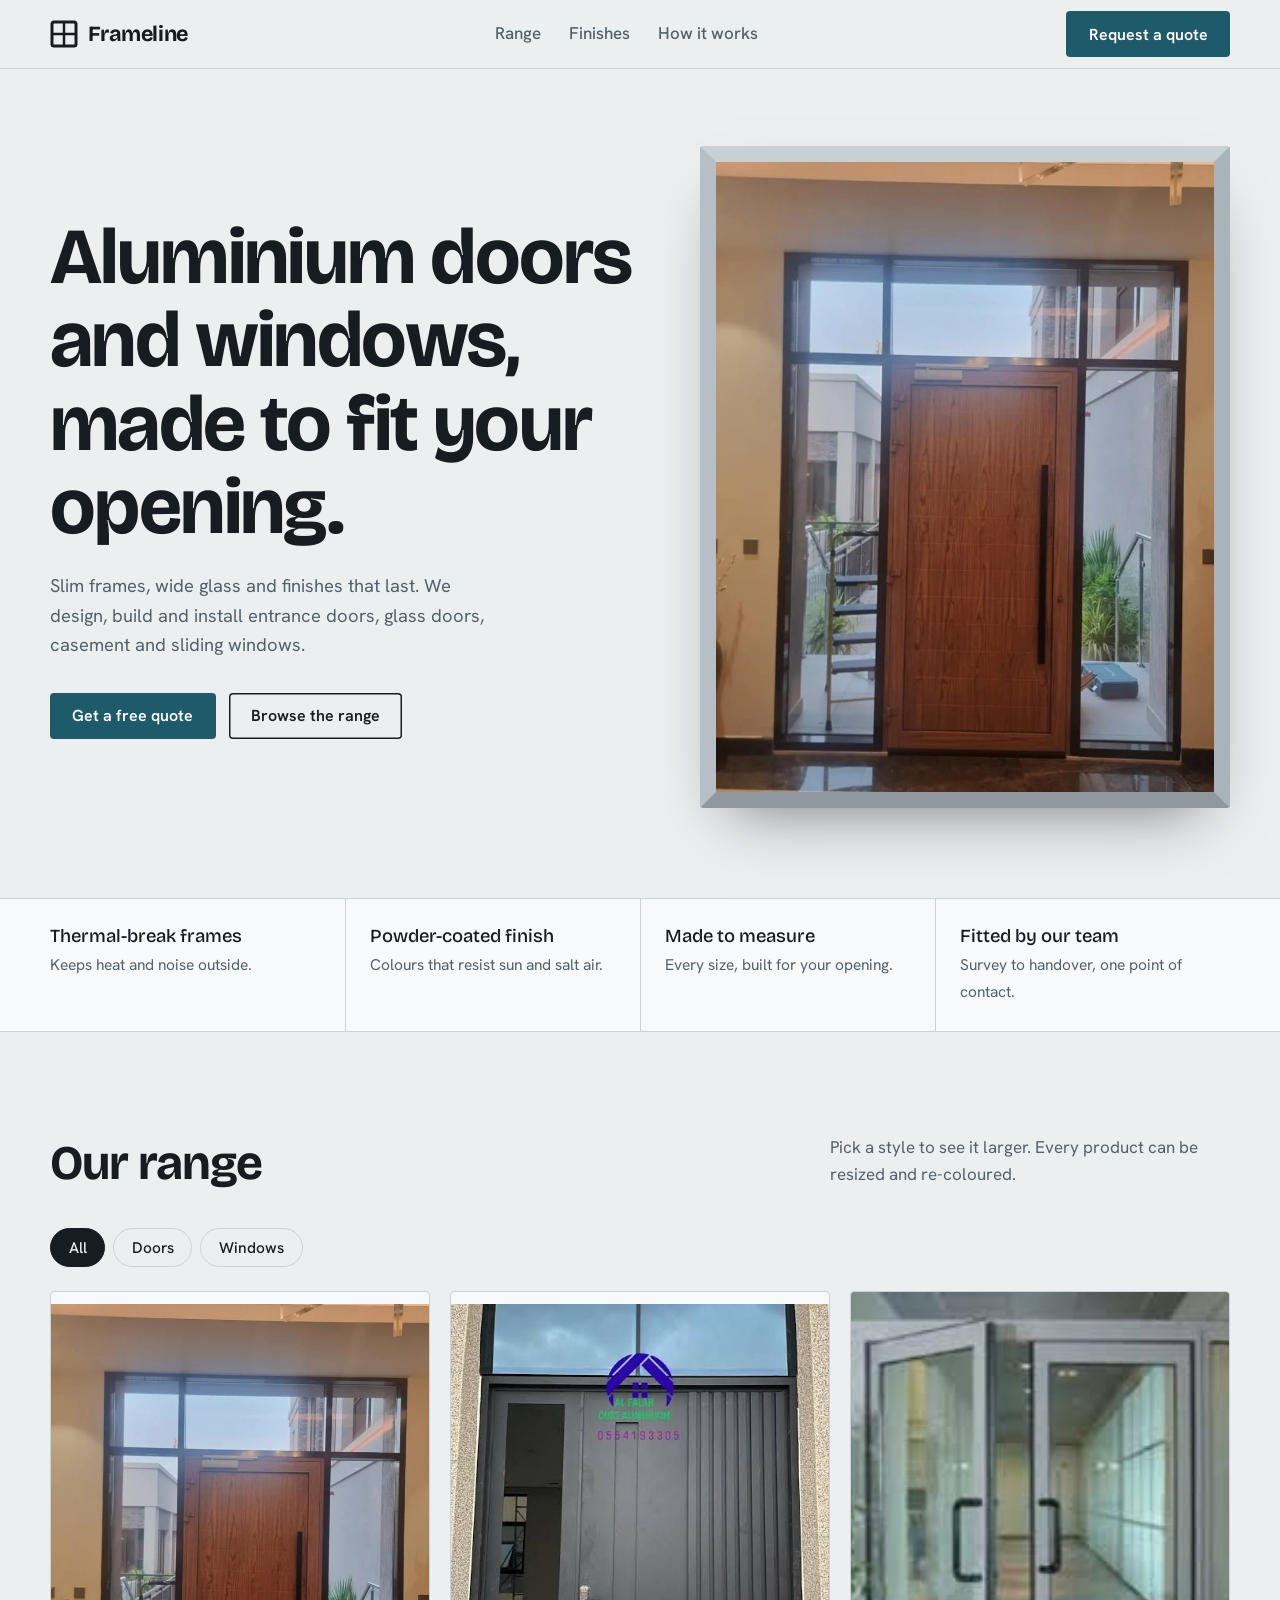
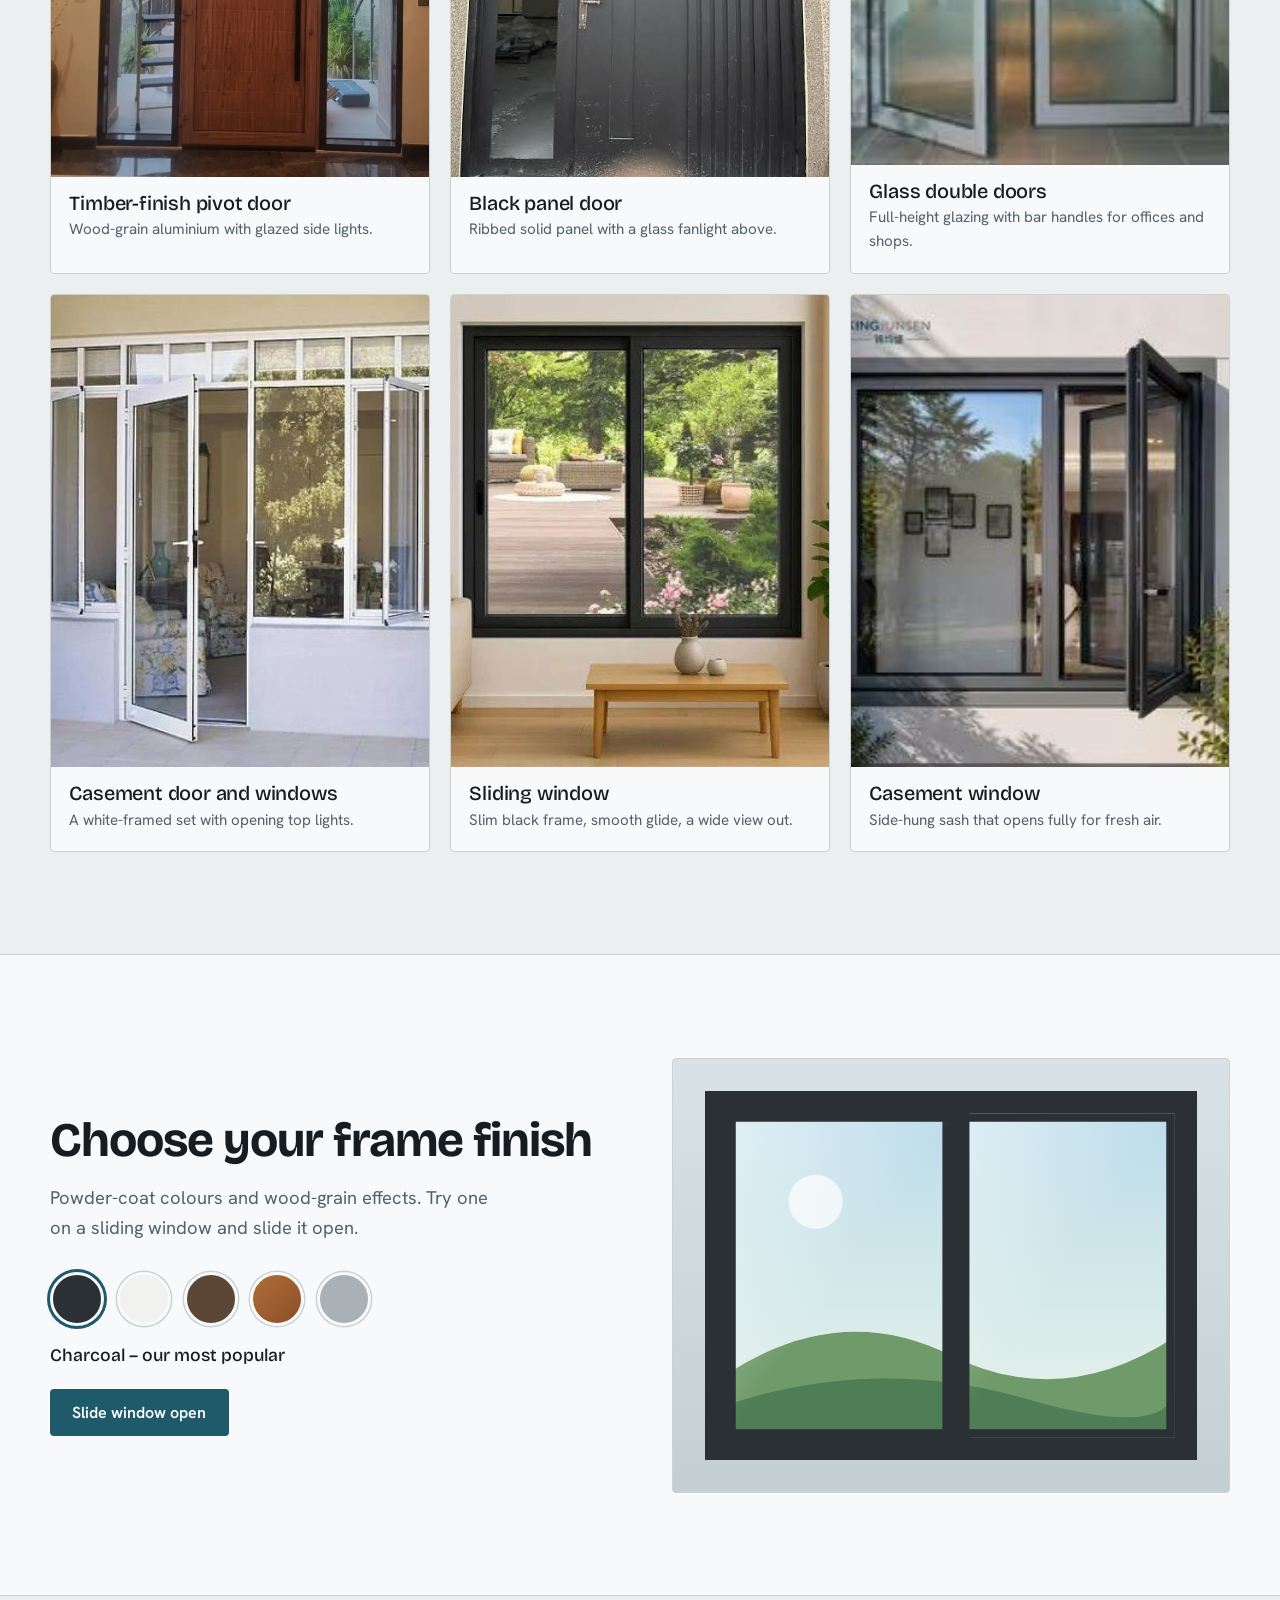
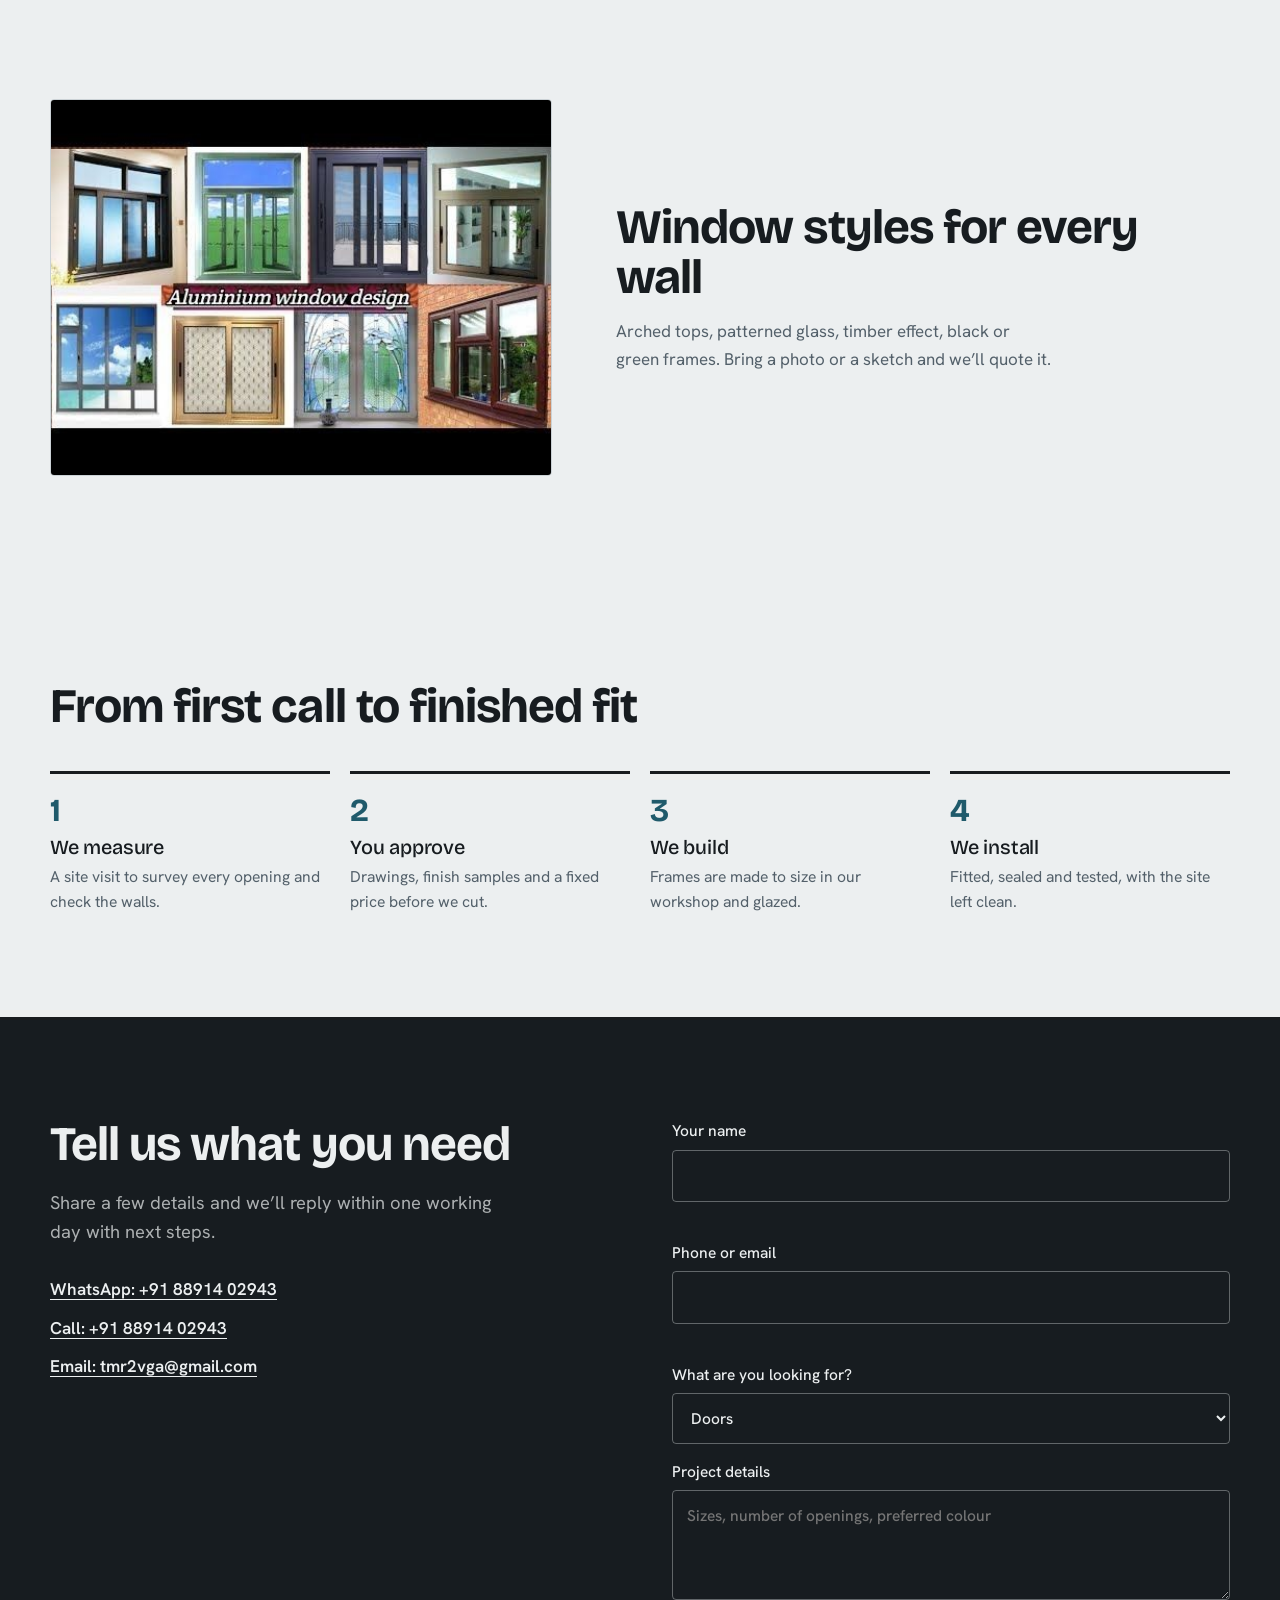
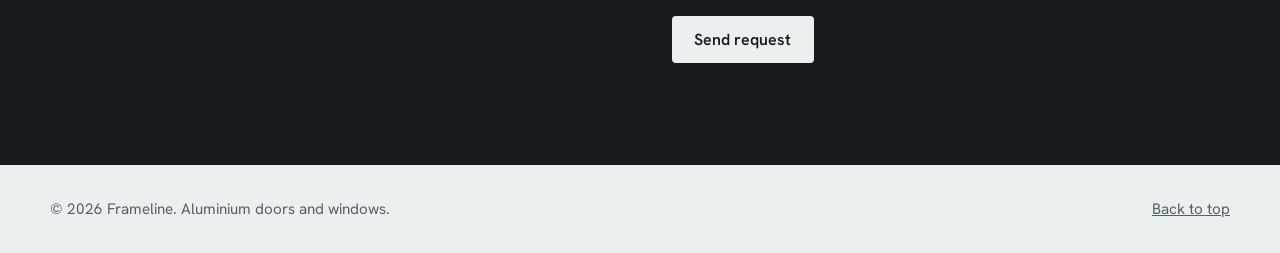
==== index.html @ a6bc107c "first commit" ====
<!DOCTYPE html>
<html lang="en">
<head>
<meta charset="utf-8">
<meta name="viewport" content="width=device-width, initial-scale=1, viewport-fit=cover">
<title>Frameline – Aluminium doors and windows</title>
<link rel="preconnect" href="https://fonts.googleapis.com">
<link rel="preconnect" href="https://fonts.gstatic.com" crossorigin>
<link href="https://fonts.googleapis.com/css2?family=Bricolage+Grotesque:opsz,wght@12..96,500;12..96,700&family=Hanken+Grotesk:wght@400;500;600&display=swap" rel="stylesheet">
<style>
:root{
  --bg:#ECEFF0;--surface:#F8F9FA;--ink:#171C20;--muted:#53606A;--line:#CBD2D6;
  --accent:#1F5A6B;--accent-ink:#fff;--glass:#9CC3CF;
  --display:"Bricolage Grotesque","Segoe UI",system-ui,sans-serif;
  --body:"Hanken Grotesk","Segoe UI",system-ui,sans-serif;
  box-sizing:border-box;padding-top:env(safe-area-inset-top,0px);padding-bottom:env(safe-area-inset-bottom,0px);
}
@media (prefers-color-scheme:dark){:root:not([data-theme="light"]){
  --bg:#12171A;--surface:#1B2226;--ink:#E8ECEE;--muted:#9BA7AE;--line:#2D383E;--accent:#7FC0D2;--accent-ink:#0d1417;--glass:#2d5360}}
:root[data-theme="dark"]{--bg:#12171A;--surface:#1B2226;--ink:#E8ECEE;--muted:#9BA7AE;--line:#2D383E;--accent:#7FC0D2;--accent-ink:#0d1417;--glass:#2d5360}
*,*::before,*::after{box-sizing:border-box}
html{scroll-padding-top:calc(env(safe-area-inset-top,0px) + 76px);scroll-behavior:smooth}
body{margin:0;background:var(--bg);color:var(--ink);font:400 1.0625rem/1.6 var(--body);-webkit-font-smoothing:antialiased}
img{max-width:100%;display:block}
a{color:inherit}
:focus-visible{outline:3px solid var(--accent);outline-offset:3px}
.wrap{width:min(1180px,100% - 2.5rem);margin-inline:auto}
h1,h2,h3{font-family:var(--display);line-height:1.05;letter-spacing:-.02em;margin:0}
h1{font-size:clamp(2.6rem,6.2vw,5rem);font-weight:700}
h2{font-size:clamp(1.9rem,4vw,3rem);font-weight:700}
h3{font-size:1.25rem;font-weight:500;letter-spacing:-.01em}
p{margin:0}
.lede{color:var(--muted);max-width:46ch;font-size:1.15rem}

body::before{content:"";position:fixed;inset:0 0 auto;height:env(safe-area-inset-top,0px);background:var(--bg);z-index:30}
header{position:sticky;top:env(safe-area-inset-top,0px);z-index:20;background:color-mix(in srgb,var(--bg) 88%,transparent);backdrop-filter:blur(10px);border-bottom:1px solid var(--line)}
.bar{display:flex;align-items:center;justify-content:space-between;height:68px;gap:1rem}
.logo{display:flex;align-items:center;gap:.6rem;font:700 1.35rem var(--display);text-decoration:none;letter-spacing:-.02em}
.logo svg{width:28px;height:28px}
nav ul{display:flex;gap:1.75rem;list-style:none;margin:0;padding:0}
nav a{text-decoration:none;font-weight:500;color:var(--muted)}
nav a:hover{color:var(--ink)}
.btn{display:inline-block;background:var(--accent);color:var(--accent-ink);padding:.8rem 1.4rem;border-radius:4px;font-weight:600;text-decoration:none;border:0;cursor:pointer;font:600 1rem var(--body);transition:transform .15s}
.btn:hover{transform:translateY(-2px)}
.btn.ghost{background:transparent;color:var(--ink);box-shadow:inset 0 0 0 1.5px var(--ink)}
@media(max-width:760px){nav{display:none}}

/* hero */
.hero{padding:clamp(2rem,6vw,5rem) 0 clamp(3rem,7vw,6rem)}
.hero .wrap{display:grid;grid-template-columns:1.05fr .95fr;gap:clamp(2rem,5vw,5rem);align-items:center}
.hero .lede{margin:1.5rem 0 2rem}
.cta{display:flex;gap:.8rem;flex-wrap:wrap}
.frame{position:relative;aspect-ratio:4/5;border:16px solid;border-color:#c9d0d4 #aab3b9 #8f989e #b7bfc4;border-radius:3px;overflow:hidden;box-shadow:0 30px 60px -30px rgba(10,20,30,.55)}
.frame>img{width:100%;height:100%;object-fit:cover}
.pane{position:absolute;top:0;bottom:0;width:50%;z-index:2;background:linear-gradient(115deg,rgba(255,255,255,.55),rgba(156,195,207,.5) 40%,rgba(255,255,255,.25));backdrop-filter:blur(6px);border:6px solid #9aa3a9;transition:transform 1.5s cubic-bezier(.7,0,.2,1) .5s}
.pane.l{left:0;border-right-width:3px}.pane.r{right:0;border-left-width:3px}
.frame.open .pane.l{transform:translateX(-101%)}.frame.open .pane.r{transform:translateX(101%)}
.mull{position:absolute;left:0;right:0;top:20%;height:6px;background:#9aa3a9;z-index:3;opacity:.0}
@media(max-width:860px){.hero .wrap{grid-template-columns:1fr}.frame{aspect-ratio:1/1;max-width:520px}}

/* facts */
.facts{border-block:1px solid var(--line);background:var(--surface)}
.facts ul{list-style:none;margin:0;padding:0;display:grid;grid-template-columns:repeat(4,1fr)}
.facts li{padding:1.6rem 1.5rem;border-left:1px solid var(--line)}
.facts li:first-child{border-left:0;padding-left:0}
.facts strong{display:block;font:500 1.15rem var(--display);margin-bottom:.25rem}
.facts span{color:var(--muted);font-size:.97rem}
@media(max-width:860px){.facts ul{grid-template-columns:1fr 1fr}.facts li:nth-child(3){border-left:0;padding-left:0}.facts li{border-top:1px solid var(--line)}.facts li:nth-child(-n+2){border-top:0}}

section{padding:clamp(3.5rem,8vw,7rem) 0}
.head{display:flex;justify-content:space-between;align-items:end;gap:2rem;flex-wrap:wrap;margin-bottom:2.5rem}
.head p{color:var(--muted);max-width:40ch}

/* gallery */
.tabs{display:flex;gap:.5rem;margin-bottom:1.5rem}
.tabs button{font:500 .97rem var(--body);padding:.5rem 1.1rem;border-radius:99px;border:1.5px solid var(--line);background:transparent;color:var(--ink);cursor:pointer}
.tabs button[aria-pressed="true"]{background:var(--ink);color:var(--bg);border-color:var(--ink)}
.grid{display:grid;grid-template-columns:repeat(3,1fr);gap:1.25rem}
.card{margin:0;background:var(--surface);border:1px solid var(--line);border-radius:4px;overflow:hidden;cursor:zoom-in;text-align:left;padding:0;font:inherit;color:inherit;display:block;width:100%}
.card[hidden]{display:none}
.card .ph{aspect-ratio:4/5;overflow:hidden;background:var(--line)}
.card img{width:100%;height:100%;object-fit:cover;transition:transform .5s}
.card:hover img{transform:scale(1.04)}
.card .cap{padding:1rem 1.15rem 1.2rem}
.card .cap p{color:var(--muted);font-size:.95rem;margin-top:.2rem}
@media(max-width:900px){.grid{grid-template-columns:1fr 1fr}}
@media(max-width:560px){.grid{grid-template-columns:1fr}}
dialog{border:0;padding:0;background:transparent;max-width:min(92vw,760px);width:100%;color:#fff}
dialog::backdrop{background:rgba(8,12,15,.82)}
dialog img{width:100%;max-height:78vh;object-fit:contain;background:#000;border-radius:4px}
dialog .t{display:flex;justify-content:space-between;align-items:center;padding:.8rem .2rem}
dialog button{background:#fff;color:#111;border:0;border-radius:4px;padding:.45rem .9rem;font:600 .95rem var(--body);cursor:pointer}

/* finish picker */
.studio{background:var(--surface);border-block:1px solid var(--line)}
.studio .wrap{display:grid;grid-template-columns:1fr 1fr;gap:clamp(2rem,5vw,5rem);align-items:center}
.studio .lede{margin:1.2rem 0 1.8rem}
.swatches{display:flex;gap:.8rem;flex-wrap:wrap;margin-bottom:1.2rem}
.sw{width:54px;height:54px;border-radius:50%;border:3px solid var(--surface);box-shadow:0 0 0 1.5px var(--line);cursor:pointer;padding:0}
.sw[aria-checked="true"]{box-shadow:0 0 0 3px var(--accent)}
.finish-name{font:500 1.1rem var(--display);min-height:1.6em}
.preview{background:linear-gradient(#d9e2e6,#c4cfd4);border-radius:4px;padding:2rem;border:1px solid var(--line)}
.preview svg{width:100%;height:auto;display:block}
.sash{transition:transform .9s cubic-bezier(.6,0,.3,1)}
.preview.slid .sash{transform:translateX(-31%)}
.studio .btn{margin-top:1rem}
@media(max-width:860px){.studio .wrap{grid-template-columns:1fr}}

/* ideas */
.ideas .wrap{display:grid;grid-template-columns:.9fr 1.1fr;gap:clamp(2rem,5vw,4rem);align-items:center}
.ideas img{border-radius:4px;border:1px solid var(--line);width:100%}
.ideas p{color:var(--muted);margin-top:1rem;max-width:44ch}
@media(max-width:860px){.ideas .wrap{grid-template-columns:1fr}}

/* process */
.steps{list-style:none;counter-reset:s;margin:0;padding:0;display:grid;grid-template-columns:repeat(4,1fr);gap:1.25rem}
.steps li{counter-increment:s;border-top:3px solid var(--ink);padding-top:1.1rem}
.steps li::before{content:counter(s);font:700 2rem var(--display);color:var(--accent)}
.steps h3{margin:.4rem 0 .4rem}
.steps p{color:var(--muted);font-size:.98rem}
@media(max-width:860px){.steps{grid-template-columns:1fr 1fr}}
@media(max-width:520px){.steps{grid-template-columns:1fr}}

/* contact */
.contact{background:var(--ink);color:var(--bg)}
.contact .wrap{display:grid;grid-template-columns:1fr 1fr;gap:clamp(2rem,5vw,5rem)}
.contact .lede{color:color-mix(in srgb,var(--bg) 70%,transparent);margin-top:1.2rem}
form{display:grid;gap:1rem}
label{display:grid;gap:.35rem;font-weight:500;font-size:.97rem}
input,select,textarea{font:inherit;padding:.8rem .9rem;border-radius:4px;border:1.5px solid color-mix(in srgb,var(--bg) 35%,transparent);background:transparent;color:inherit;width:100%}
select option{color:#111}
textarea{min-height:110px;resize:vertical}
input:focus-visible,select:focus-visible,textarea:focus-visible{outline:3px solid var(--glass);outline-offset:1px}
.err{color:#ffb4a8;font-size:.9rem;min-height:1.2em}
.contact .btn{background:var(--bg);color:var(--ink);justify-self:start}
.ok{background:color-mix(in srgb,var(--bg) 12%,transparent);padding:1.4rem;border-radius:4px}
@media(max-width:860px){.contact .wrap{grid-template-columns:1fr}}
.direct{list-style:none;margin:1.8rem 0 0;padding:0;display:grid;gap:.7rem}
.direct a{font-weight:600;text-decoration:underline;text-underline-offset:4px}
.ok .row{display:flex;gap:.7rem;flex-wrap:wrap;margin-top:1rem}
.ok .btn{background:var(--bg);color:var(--ink)}
.ok .btn.alt{background:transparent;color:var(--bg);box-shadow:inset 0 0 0 1.5px var(--bg)}
footer{padding:2rem 0;color:var(--muted);font-size:.95rem}
footer .wrap{display:flex;justify-content:space-between;flex-wrap:wrap;gap:1rem}
@media(prefers-reduced-motion:reduce){*{transition:none!important;animation:none!important;scroll-behavior:auto!important}}
</style>
</head>
<body>
<header>
  <div class="wrap bar">
    <a class="logo" href="#top" aria-label="Frameline home">
      <svg viewBox="0 0 28 28" aria-hidden="true"><rect x="2" y="2" width="24" height="24" rx="2" fill="none" stroke="currentColor" stroke-width="3"/><path d="M14 2v24M2 14h24" stroke="currentColor" stroke-width="2.5"/></svg>
      Frameline
    </a>
    <nav aria-label="Main"><ul>
      <li><a href="#range">Range</a></li><li><a href="#finishes">Finishes</a></li><li><a href="#process">How it works</a></li>
    </ul></nav>
    <a class="btn" href="#quote">Request a quote</a>
  </div>
</header>

<main id="top">
<div class="hero">
  <div class="wrap">
    <div>
      <h1>Aluminium doors and windows, made to fit your opening.</h1>
      <p class="lede">Slim frames, wide glass and finishes that last. We design, build and install entrance doors, glass doors, casement and sliding windows.</p>
      <div class="cta"><a class="btn" href="#quote">Get a free quote</a><a class="btn ghost" href="#range">Browse the range</a></div>
    </div>
    <div class="frame" id="frame">
      <img src="[data-uri]" alt="Timber-finish pivot entrance door with tall glass side panels">
      <div class="pane l"></div><div class="pane r"></div>
    </div>
  </div>
</div>

<div class="facts"><div class="wrap"><ul>
  <li><strong>Thermal-break frames</strong><span>Keeps heat and noise outside.</span></li>
  <li><strong>Powder-coated finish</strong><span>Colours that resist sun and salt air.</span></li>
  <li><strong>Made to measure</strong><span>Every size, built for your opening.</span></li>
  <li><strong>Fitted by our team</strong><span>Survey to handover, one point of contact.</span></li>
</ul></div></div>

<section id="range"><div class="wrap">
  <div class="head">
    <h2>Our range</h2>
    <p>Pick a style to see it larger. Every product can be resized and re-coloured.</p>
  </div>
  <div class="tabs" role="group" aria-label="Filter products">
    <button aria-pressed="true" data-f="all">All</button>
    <button aria-pressed="false" data-f="doors">Doors</button>
    <button aria-pressed="false" data-f="windows">Windows</button>
  </div>
  <div class="grid" id="grid">
    <button class="card" data-cat="doors" data-img="[data-uri]"><div class="ph"><img src="[data-uri]" alt="Timber-finish pivot door" loading="lazy"></div><div class="cap"><h3>Timber-finish pivot door</h3><p>Wood-grain aluminium with glazed side lights.</p></div></button>
    <button class="card" data-cat="doors" data-img="[data-uri]"><div class="ph"><img src="[data-uri]" alt="Black panel door with fanlight" loading="lazy" style="object-position:50% 85%"></div><div class="cap"><h3>Black panel door</h3><p>Ribbed solid panel with a glass fanlight above.</p></div></button>
    <button class="card" data-cat="doors" data-img="[data-uri]"><div class="ph"><img src="[data-uri]" alt="Frameless-look glass double doors" loading="lazy"></div><div class="cap"><h3>Glass double doors</h3><p>Full-height glazing with bar handles for offices and shops.</p></div></button>
    <button class="card" data-cat="doors windows" data-img="[data-uri]"><div class="ph"><img src="[data-uri]" alt="White casement door and windows" loading="lazy"></div><div class="cap"><h3>Casement door and windows</h3><p>A white-framed set with opening top lights.</p></div></button>
    <button class="card" data-cat="windows" data-img="[data-uri]"><div class="ph"><img src="[data-uri]" alt="Black-framed sliding window" loading="lazy"></div><div class="cap"><h3>Sliding window</h3><p>Slim black frame, smooth glide, a wide view out.</p></div></button>
    <button class="card" data-cat="windows" data-img="[data-uri]"><div class="ph"><img src="[data-uri]" alt="Black casement window open" loading="lazy" style="object-position:70% 70%;transform-origin:70% 70%"></div><div class="cap"><h3>Casement window</h3><p>Side-hung sash that opens fully for fresh air.</p></div></button>
  </div>
</div></section>

<section class="studio" id="finishes"><div class="wrap">
  <div>
    <h2>Choose your frame finish</h2>
    <p class="lede">Powder-coat colours and wood-grain effects. Try one on a sliding window and slide it open.</p>
    <div class="swatches" role="radiogroup" aria-label="Frame finish">
      <button class="sw" role="radio" aria-checked="true" aria-label="Charcoal" data-c="#2B3034" data-n="Charcoal – our most popular" style="background:#2B3034"></button>
      <button class="sw" role="radio" aria-checked="false" aria-label="White" data-c="#F1F2F0" data-n="White – bright and clean" style="background:#F1F2F0"></button>
      <button class="sw" role="radio" aria-checked="false" aria-label="Bronze" data-c="#5C4736" data-n="Bronze – warm and understated" style="background:#5C4736"></button>
      <button class="sw" role="radio" aria-checked="false" aria-label="Timber" data-c="#9A5B2E" data-n="Timber – wood-grain effect" style="background:linear-gradient(135deg,#b06d3a,#8a4f26)"></button>
      <button class="sw" role="radio" aria-checked="false" aria-label="Silver" data-c="#A9B1B6" data-n="Silver – natural anodised look" style="background:#A9B1B6"></button>
    </div>
    <p class="finish-name" id="fname" aria-live="polite">Charcoal – our most popular</p>
    <button class="btn" id="slide">Slide window open</button>
  </div>
  <div class="preview" id="preview">
    <svg viewBox="0 0 400 300" role="img" aria-label="Sliding window preview in the chosen finish">
      <defs>
        <linearGradient id="sky" x1="0" y1="0" x2="0" y2="1"><stop offset="0" stop-color="#bcdcea"/><stop offset="1" stop-color="#e9f3ea"/></linearGradient>
        <linearGradient id="sh" x1="0" y1="0" x2="1" y2="1"><stop offset="0" stop-color="#fff" stop-opacity=".55"/><stop offset=".5" stop-color="#fff" stop-opacity="0"/></linearGradient>
        <clipPath id="op"><rect x="18" y="18" width="364" height="264"/></clipPath>
      </defs>
      <rect x="18" y="18" width="364" height="264" fill="url(#sky)"/>
      <g clip-path="url(#op)"><path d="M18 230 Q110 170 200 215 T382 200 V282 H18Z" fill="#6f9a6a"/><path d="M18 255 Q140 215 260 250 T382 240 V282 H18Z" fill="#4f7d55"/><circle cx="90" cy="90" r="22" fill="#fff" opacity=".7"/></g>
      <rect id="fr" x="4" y="4" width="392" height="292" rx="3" fill="none" stroke="var(--frame,#2B3034)" stroke-width="28" style="transition:stroke .4s"/>
      <g clip-path="url(#op)"><g class="sash">
        <rect id="fs" x="200" y="18" width="182" height="264" fill="url(#sh)" stroke="var(--frame,#2B3034)" stroke-width="14" style="transition:stroke .4s"/>
      </g></g>
      <rect x="18" y="18" width="190" height="264" fill="url(#sh)" stroke="var(--frame,#2B3034)" stroke-width="14" style="transition:stroke .4s"/>
    </svg>
  </div>
</div></section>

<section class="ideas"><div class="wrap">
  <img src="[data-uri]" alt="Collage of aluminium window designs in different colours" loading="lazy">
  <div>
    <h2>Window styles for every wall</h2>
    <p>Arched tops, patterned glass, timber effect, black or green frames. Bring a photo or a sketch and we’ll quote it.</p>
  </div>
</div></section>

<section id="process"><div class="wrap">
  <div class="head"><h2>From first call to finished fit</h2></div>
  <ol class="steps">
    <li><h3>We measure</h3><p>A site visit to survey every opening and check the walls.</p></li>
    <li><h3>You approve</h3><p>Drawings, finish samples and a fixed price before we cut.</p></li>
    <li><h3>We build</h3><p>Frames are made to size in our workshop and glazed.</p></li>
    <li><h3>We install</h3><p>Fitted, sealed and tested, with the site left clean.</p></li>
  </ol>
</div></section>

<section class="contact" id="quote"><div class="wrap">
  <div>
    <h2>Tell us what you need</h2>
    <p class="lede">Share a few details and we’ll reply within one working day with next steps.</p>
    <ul class="direct">
      <li><a href="https://wa.me/918891402943" target="_blank" rel="noopener">WhatsApp: +91 88914 02943</a></li>
      <li><a href="tel:+918891402943">Call: +91 88914 02943</a></li>
      <li><a href="mailto:tmr2vga@gmail.com">Email: tmr2vga@gmail.com</a></li>
    </ul>
  </div>
  <div id="formbox">
  <form id="form" novalidate>
    <label>Your name<input name="name" autocomplete="name" required><span class="err" data-for="name"></span></label>
    <label>Phone or email<input name="contact" autocomplete="email" required><span class="err" data-for="contact"></span></label>
    <label>What are you looking for?
      <select name="type"><option>Doors</option><option>Windows</option><option>Doors and windows</option></select>
    </label>
    <label>Project details<textarea name="msg" placeholder="Sizes, number of openings, preferred colour"></textarea></label>
    <button class="btn" type="submit">Send request</button>
  </form></div>
</div></section>
</main>

<footer><div class="wrap"><span>© 2026 Frameline. Aluminium doors and windows.</span><a href="#top">Back to top</a></div></footer>

<dialog id="lb" aria-label="Product image"><img alt=""><div class="t"><span id="lbt"></span><button id="lbx">Close</button></div></dialog>

<script>
(function(){
  // hero: glass panes slide open once
  var fr=document.getElementById('frame');
  setTimeout(function(){fr.classList.add('open')},300);

  // gallery filter
  var tabs=document.querySelectorAll('.tabs button'),cards=document.querySelectorAll('.card');
  tabs.forEach(function(b){b.addEventListener('click',function(){
    tabs.forEach(function(x){x.setAttribute('aria-pressed',x===b)});
    cards.forEach(function(c){c.hidden=!(b.dataset.f==='all'||c.dataset.cat.split(' ').indexOf(b.dataset.f)>-1)});
  })});

  // lightbox
  var lb=document.getElementById('lb'),lbi=lb.querySelector('img'),lbt=document.getElementById('lbt');
  cards.forEach(function(c){c.addEventListener('click',function(){
    lbi.src=c.dataset.img;lbi.alt=c.querySelector('img').alt;lbt.textContent=c.querySelector('h3').textContent;lb.showModal();
  })});
  document.getElementById('lbx').onclick=function(){lb.close()};
  lb.addEventListener('click',function(e){if(e.target===lb)lb.close()});

  // finish picker
  var pv=document.getElementById('preview'),sws=document.querySelectorAll('.sw'),fn=document.getElementById('fname');
  sws.forEach(function(s){s.addEventListener('click',function(){
    sws.forEach(function(x){x.setAttribute('aria-checked',x===s)});
    pv.style.setProperty('--frame',s.dataset.c);fn.textContent=s.dataset.n;
  })});
  var sb=document.getElementById('slide');
  sb.addEventListener('click',function(){
    var o=pv.classList.toggle('slid');sb.textContent=o?'Slide window closed':'Slide window open';
  });

  // quote form
  var f=document.getElementById('form');
  f.addEventListener('submit',function(e){
    e.preventDefault();var ok=true;
    [['name','Enter your name.'],['contact','Enter a phone number or email so we can reply.']].forEach(function(p){
      var el=f.elements[p[0]],msg=f.querySelector('[data-for="'+p[0]+'"]');
      var bad=!el.value.trim();msg.textContent=bad?p[1]:'';if(bad)ok=false;
    });
    if(!ok)return;
    var v=function(k){return f.elements[k].value.trim()};
    var text='New quotation request\nName: '+v('name')+'\nContact: '+v('contact')+'\nLooking for: '+v('type')+'\nDetails: '+(v('msg')||'-');
    var wa='https://wa.me/918891402943?text='+encodeURIComponent(text);
    var mail='mailto:tmr2vga@gmail.com?subject='+encodeURIComponent('Quotation request from '+v('name'))+'&body='+encodeURIComponent(text);
    document.getElementById('formbox').innerHTML='<div class="ok" role="status"><h3>Your request is ready</h3><p style="margin-top:.5rem">Choose how to send it. Your details are already filled in.</p><div class="row"><a class="btn" target="_blank" rel="noopener" href="'+wa+'">Send on WhatsApp</a><a class="btn alt" href="'+mail+'">Send by email</a></div></div>';
  });
})();
</script>
</body>
</html>
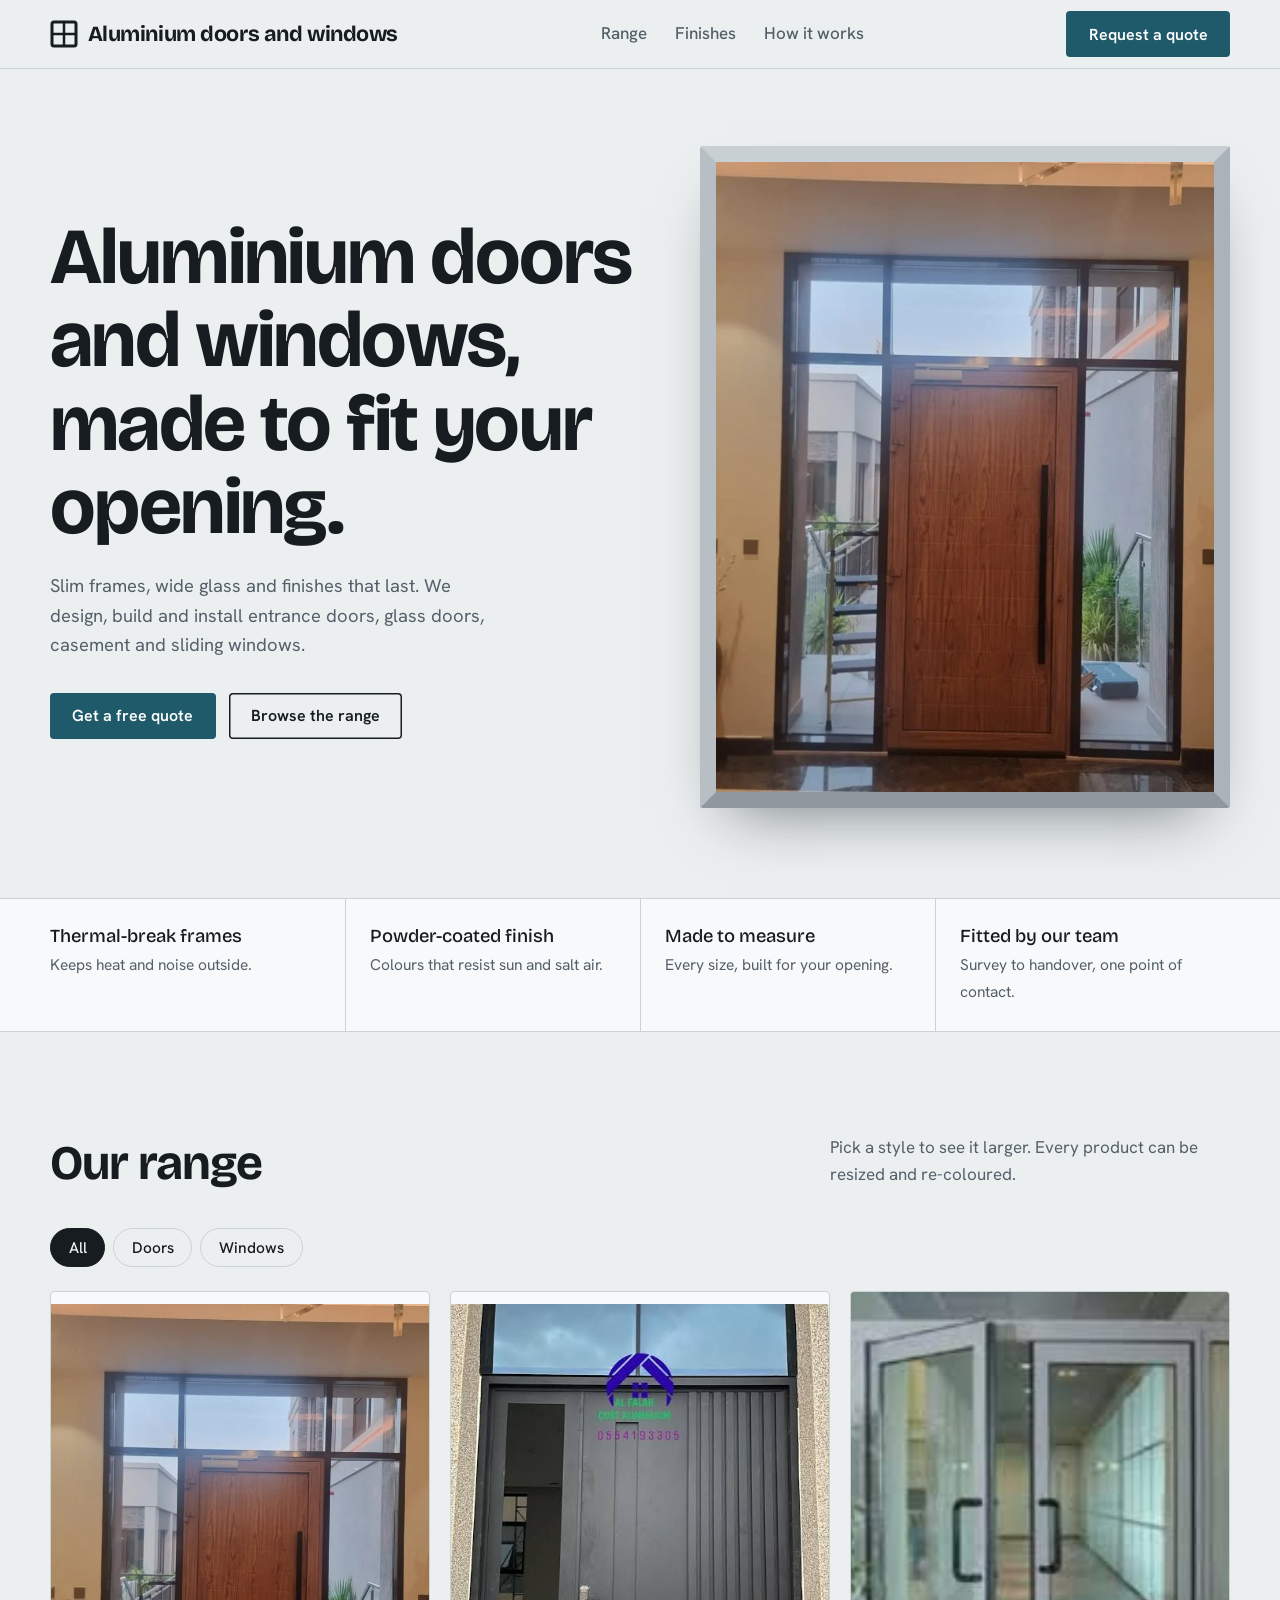
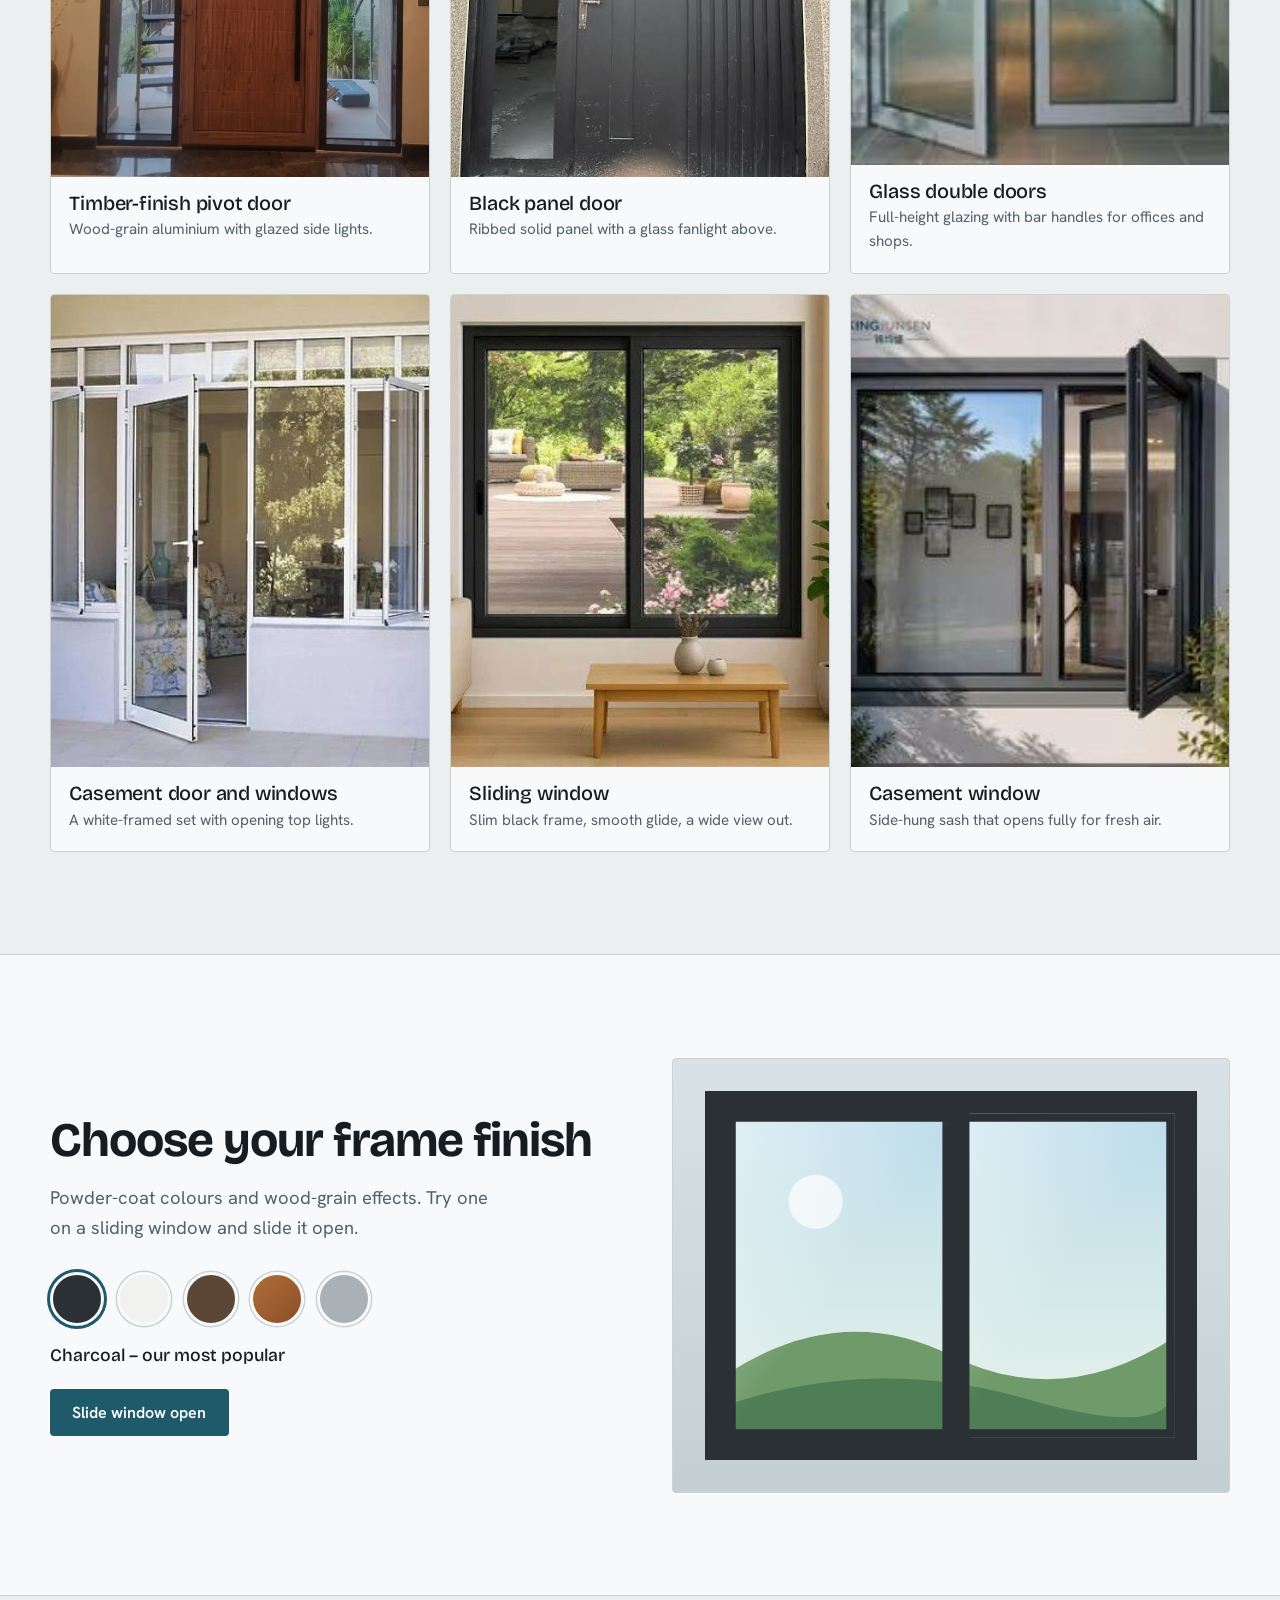
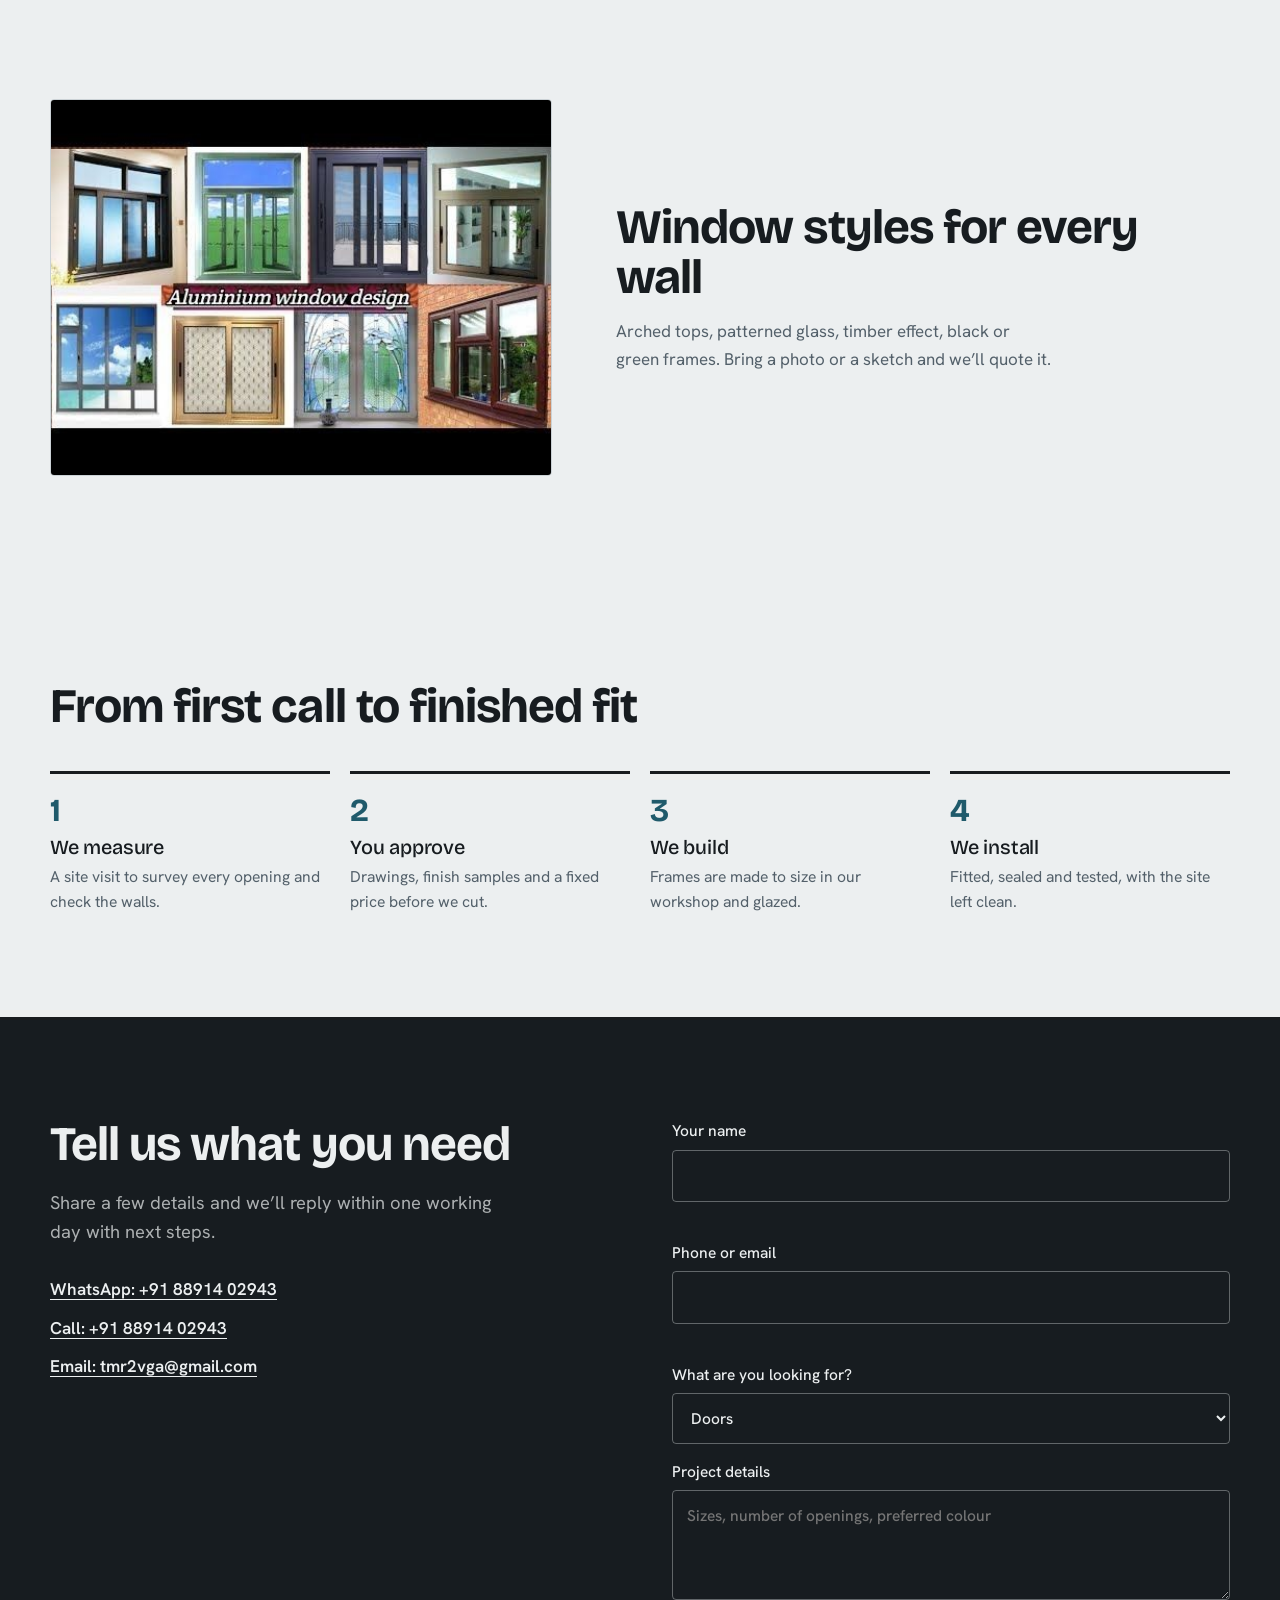
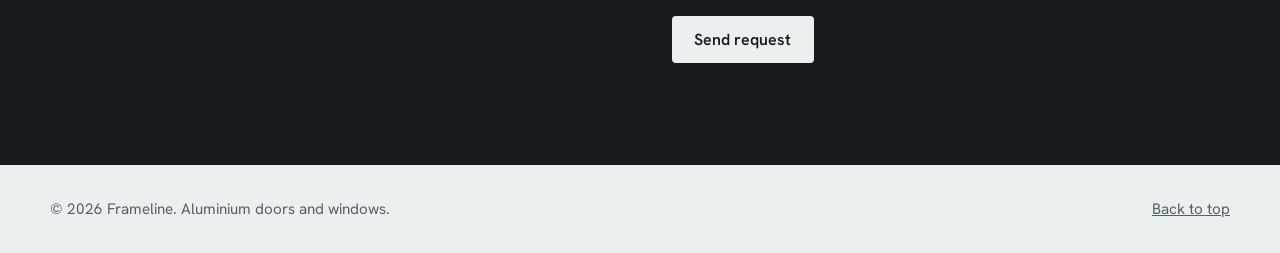
==== commit f4a6646d: "second" ====
--- a/index.html
+++ b/index.html
@@ -150,7 +150,7 @@
   <div class="wrap bar">
     <a class="logo" href="#top" aria-label="Frameline home">
       <svg viewBox="0 0 28 28" aria-hidden="true"><rect x="2" y="2" width="24" height="24" rx="2" fill="none" stroke="currentColor" stroke-width="3"/><path d="M14 2v24M2 14h24" stroke="currentColor" stroke-width="2.5"/></svg>
-      Frameline
+      Aluminium doors and windows
     </a>
     <nav aria-label="Main"><ul>
       <li><a href="#range">Range</a></li><li><a href="#finishes">Finishes</a></li><li><a href="#process">How it works</a></li>
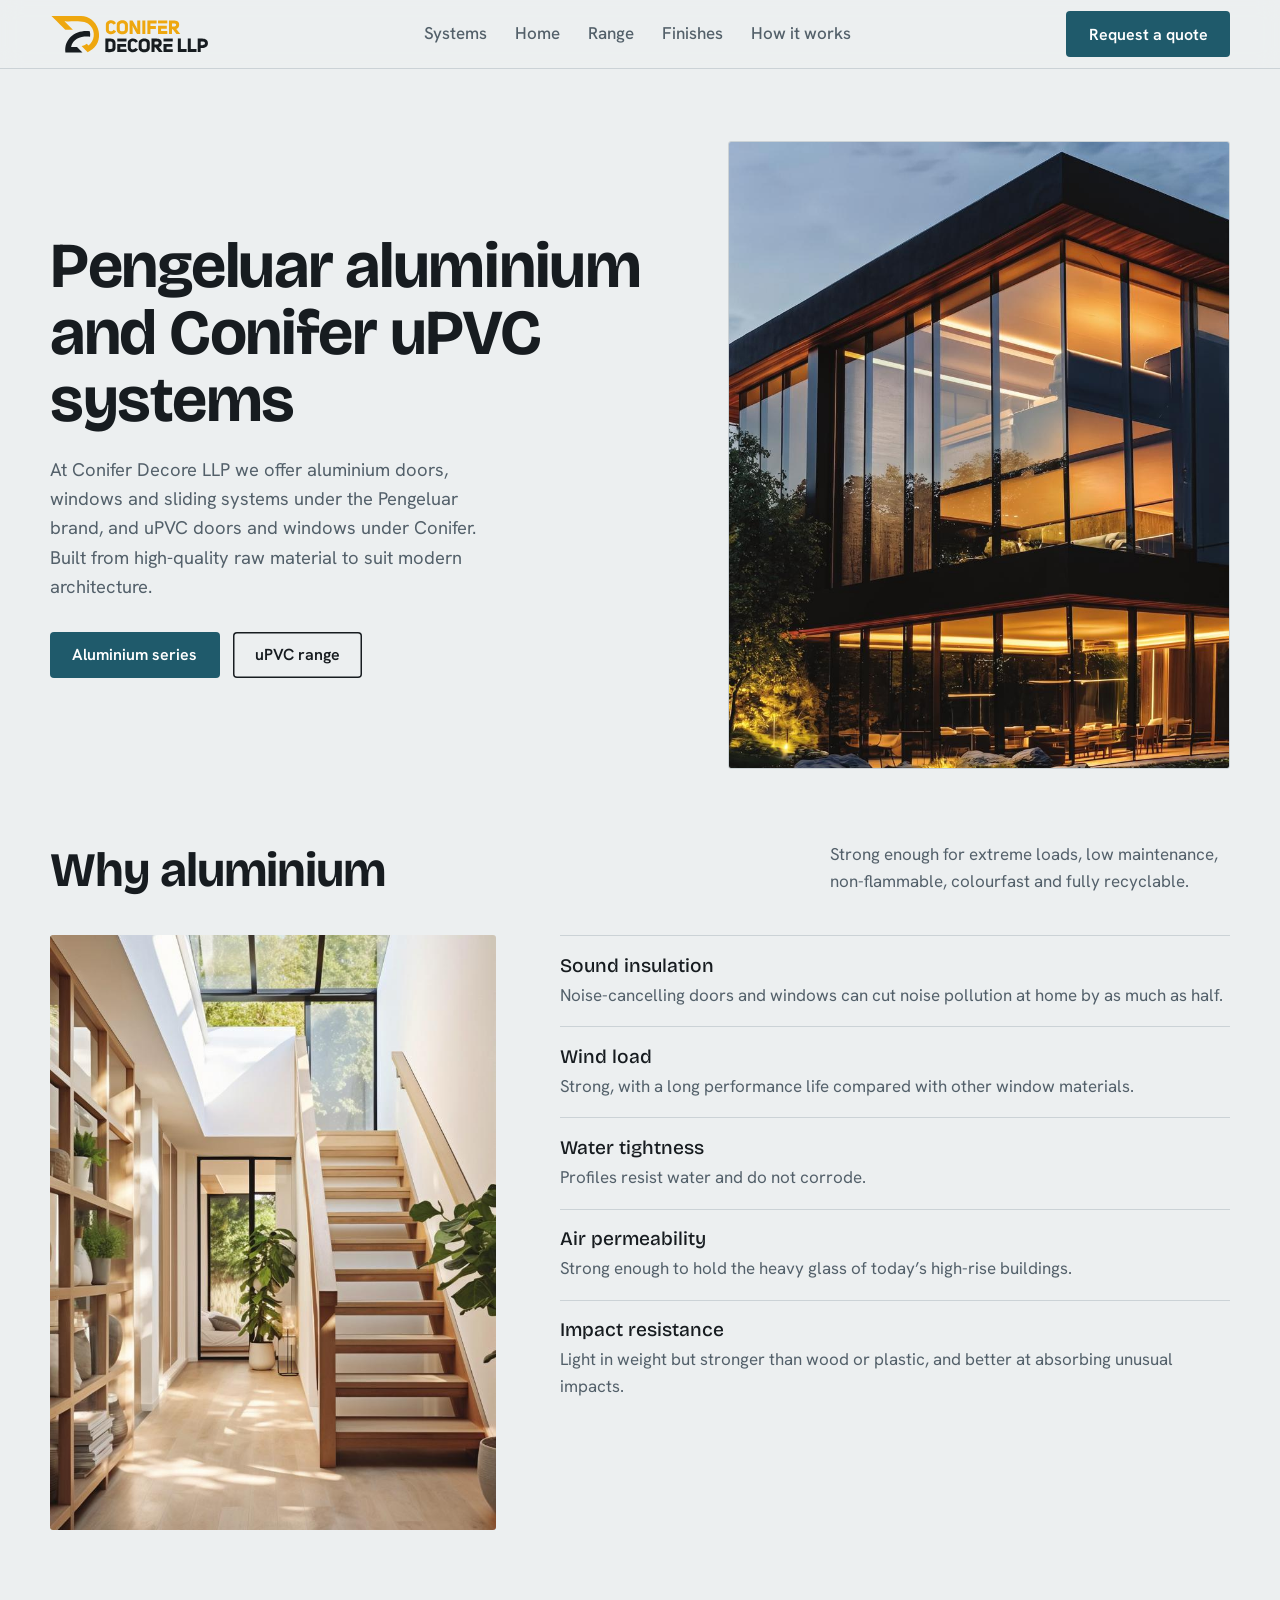
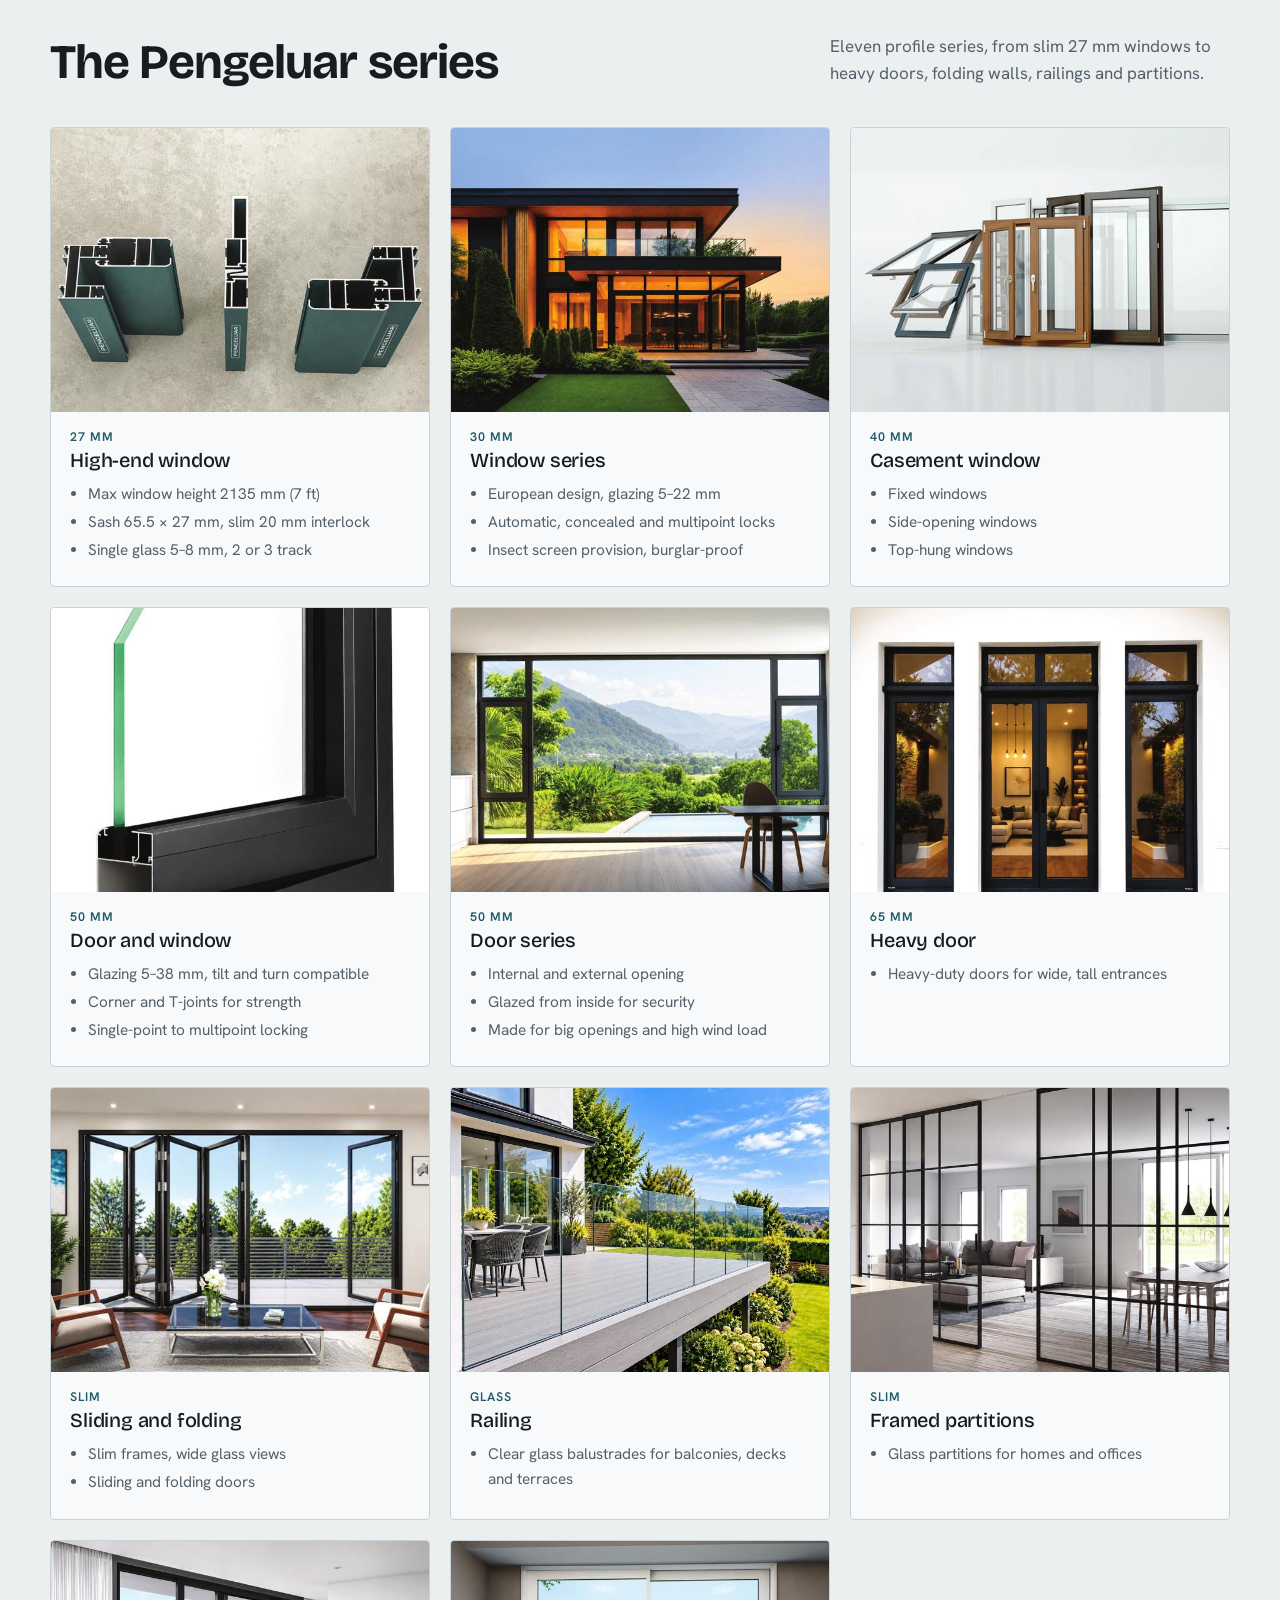
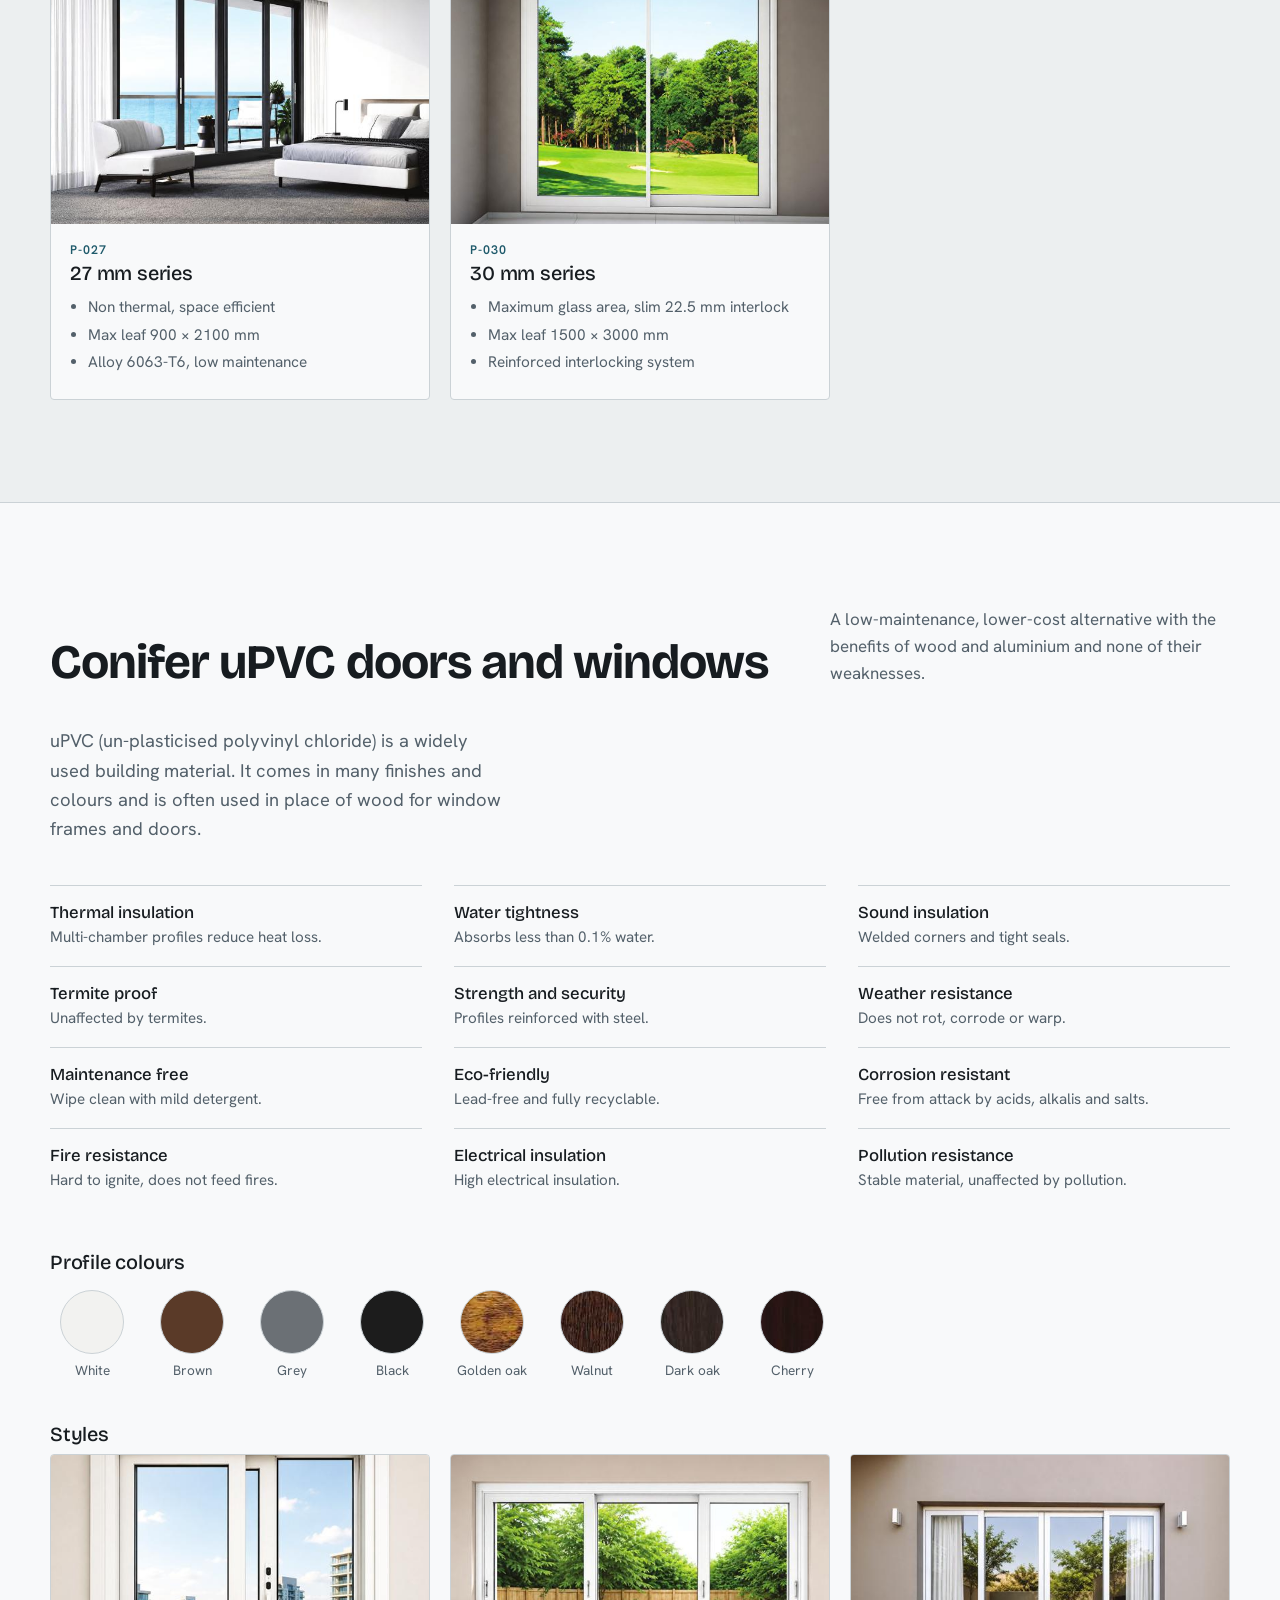
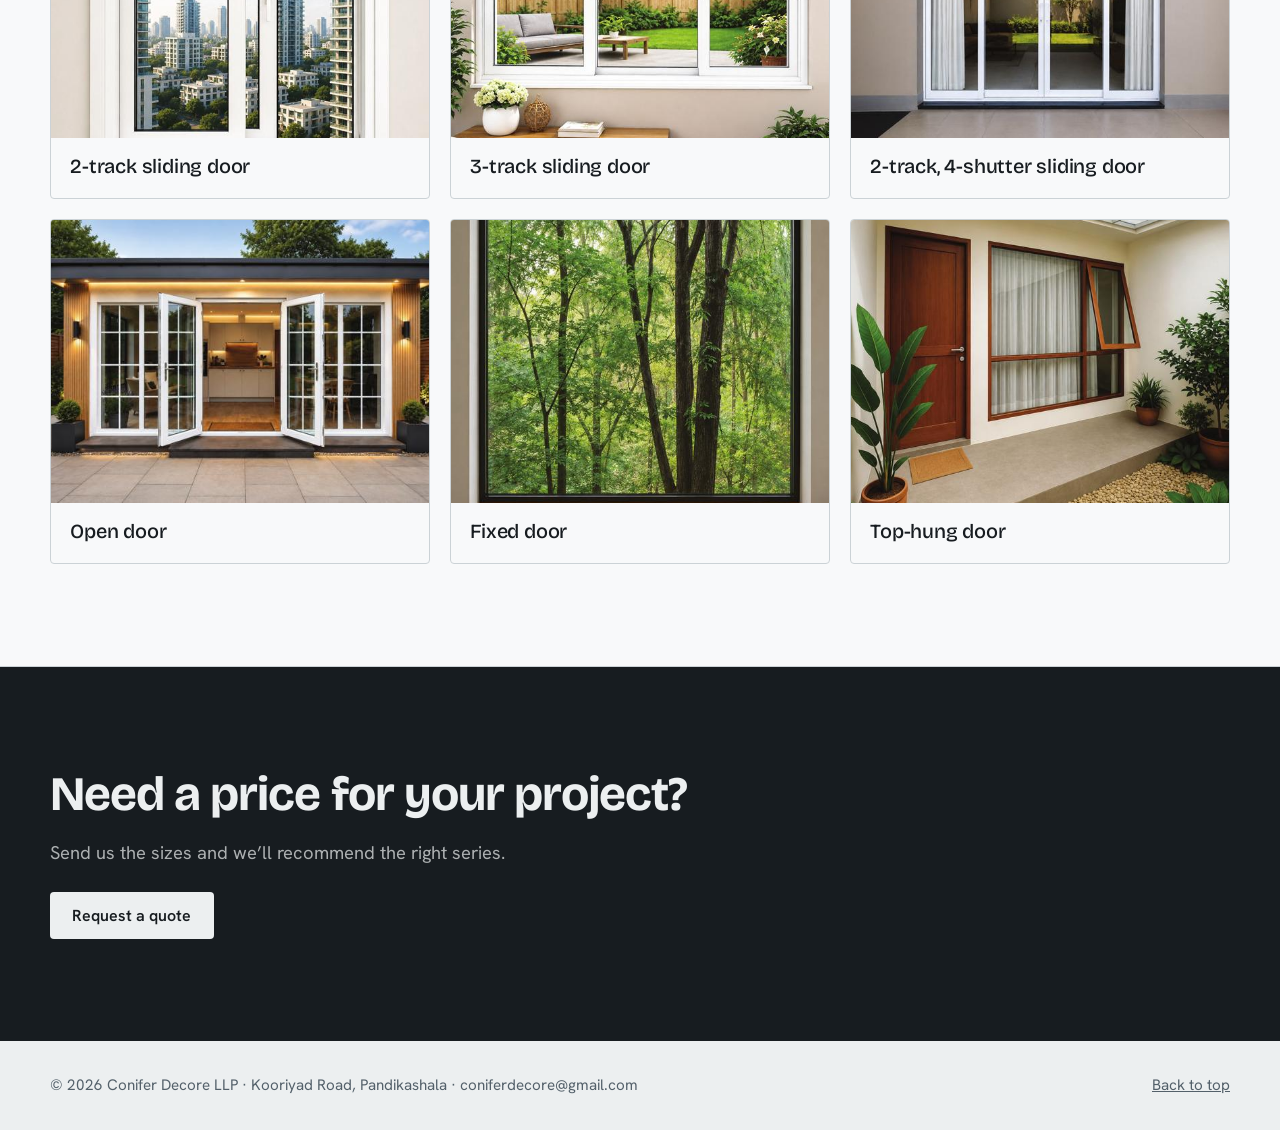
==== commit ad5c3706: "second" ====
--- a/index.html
+++ b/index.html
@@ -3,157 +3,21 @@
 <head>
 <meta charset="utf-8">
 <meta name="viewport" content="width=device-width, initial-scale=1, viewport-fit=cover">
-<title>Frameline – Aluminium doors and windows</title>
+<link rel="icon" type="image/svg+xml" href="favicon.svg">
+<link rel="icon" type="image/png" sizes="48x48" href="favicon.png">
+<link rel="apple-touch-icon" href="apple-touch-icon.png">
+<title>Conifer Decore LLP</title>
 <link rel="preconnect" href="https://fonts.googleapis.com">
 <link rel="preconnect" href="https://fonts.gstatic.com" crossorigin>
 <link href="https://fonts.googleapis.com/css2?family=Bricolage+Grotesque:opsz,wght@12..96,500;12..96,700&family=Hanken+Grotesk:wght@400;500;600&display=swap" rel="stylesheet">
-<style>
-:root{
-  --bg:#ECEFF0;--surface:#F8F9FA;--ink:#171C20;--muted:#53606A;--line:#CBD2D6;
-  --accent:#1F5A6B;--accent-ink:#fff;--glass:#9CC3CF;
-  --display:"Bricolage Grotesque","Segoe UI",system-ui,sans-serif;
-  --body:"Hanken Grotesk","Segoe UI",system-ui,sans-serif;
-  box-sizing:border-box;padding-top:env(safe-area-inset-top,0px);padding-bottom:env(safe-area-inset-bottom,0px);
-}
-@media (prefers-color-scheme:dark){:root:not([data-theme="light"]){
-  --bg:#12171A;--surface:#1B2226;--ink:#E8ECEE;--muted:#9BA7AE;--line:#2D383E;--accent:#7FC0D2;--accent-ink:#0d1417;--glass:#2d5360}}
-:root[data-theme="dark"]{--bg:#12171A;--surface:#1B2226;--ink:#E8ECEE;--muted:#9BA7AE;--line:#2D383E;--accent:#7FC0D2;--accent-ink:#0d1417;--glass:#2d5360}
-*,*::before,*::after{box-sizing:border-box}
-html{scroll-padding-top:calc(env(safe-area-inset-top,0px) + 76px);scroll-behavior:smooth}
-body{margin:0;background:var(--bg);color:var(--ink);font:400 1.0625rem/1.6 var(--body);-webkit-font-smoothing:antialiased}
-img{max-width:100%;display:block}
-a{color:inherit}
-:focus-visible{outline:3px solid var(--accent);outline-offset:3px}
-.wrap{width:min(1180px,100% - 2.5rem);margin-inline:auto}
-h1,h2,h3{font-family:var(--display);line-height:1.05;letter-spacing:-.02em;margin:0}
-h1{font-size:clamp(2.6rem,6.2vw,5rem);font-weight:700}
-h2{font-size:clamp(1.9rem,4vw,3rem);font-weight:700}
-h3{font-size:1.25rem;font-weight:500;letter-spacing:-.01em}
-p{margin:0}
-.lede{color:var(--muted);max-width:46ch;font-size:1.15rem}
-
-body::before{content:"";position:fixed;inset:0 0 auto;height:env(safe-area-inset-top,0px);background:var(--bg);z-index:30}
-header{position:sticky;top:env(safe-area-inset-top,0px);z-index:20;background:color-mix(in srgb,var(--bg) 88%,transparent);backdrop-filter:blur(10px);border-bottom:1px solid var(--line)}
-.bar{display:flex;align-items:center;justify-content:space-between;height:68px;gap:1rem}
-.logo{display:flex;align-items:center;gap:.6rem;font:700 1.35rem var(--display);text-decoration:none;letter-spacing:-.02em}
-.logo svg{width:28px;height:28px}
-nav ul{display:flex;gap:1.75rem;list-style:none;margin:0;padding:0}
-nav a{text-decoration:none;font-weight:500;color:var(--muted)}
-nav a:hover{color:var(--ink)}
-.btn{display:inline-block;background:var(--accent);color:var(--accent-ink);padding:.8rem 1.4rem;border-radius:4px;font-weight:600;text-decoration:none;border:0;cursor:pointer;font:600 1rem var(--body);transition:transform .15s}
-.btn:hover{transform:translateY(-2px)}
-.btn.ghost{background:transparent;color:var(--ink);box-shadow:inset 0 0 0 1.5px var(--ink)}
-@media(max-width:760px){nav{display:none}}
-
-/* hero */
-.hero{padding:clamp(2rem,6vw,5rem) 0 clamp(3rem,7vw,6rem)}
-.hero .wrap{display:grid;grid-template-columns:1.05fr .95fr;gap:clamp(2rem,5vw,5rem);align-items:center}
-.hero .lede{margin:1.5rem 0 2rem}
-.cta{display:flex;gap:.8rem;flex-wrap:wrap}
-.frame{position:relative;aspect-ratio:4/5;border:16px solid;border-color:#c9d0d4 #aab3b9 #8f989e #b7bfc4;border-radius:3px;overflow:hidden;box-shadow:0 30px 60px -30px rgba(10,20,30,.55)}
-.frame>img{width:100%;height:100%;object-fit:cover}
-.pane{position:absolute;top:0;bottom:0;width:50%;z-index:2;background:linear-gradient(115deg,rgba(255,255,255,.55),rgba(156,195,207,.5) 40%,rgba(255,255,255,.25));backdrop-filter:blur(6px);border:6px solid #9aa3a9;transition:transform 1.5s cubic-bezier(.7,0,.2,1) .5s}
-.pane.l{left:0;border-right-width:3px}.pane.r{right:0;border-left-width:3px}
-.frame.open .pane.l{transform:translateX(-101%)}.frame.open .pane.r{transform:translateX(101%)}
-.mull{position:absolute;left:0;right:0;top:20%;height:6px;background:#9aa3a9;z-index:3;opacity:.0}
-@media(max-width:860px){.hero .wrap{grid-template-columns:1fr}.frame{aspect-ratio:1/1;max-width:520px}}
-
-/* facts */
-.facts{border-block:1px solid var(--line);background:var(--surface)}
-.facts ul{list-style:none;margin:0;padding:0;display:grid;grid-template-columns:repeat(4,1fr)}
-.facts li{padding:1.6rem 1.5rem;border-left:1px solid var(--line)}
-.facts li:first-child{border-left:0;padding-left:0}
-.facts strong{display:block;font:500 1.15rem var(--display);margin-bottom:.25rem}
-.facts span{color:var(--muted);font-size:.97rem}
-@media(max-width:860px){.facts ul{grid-template-columns:1fr 1fr}.facts li:nth-child(3){border-left:0;padding-left:0}.facts li{border-top:1px solid var(--line)}.facts li:nth-child(-n+2){border-top:0}}
-
-section{padding:clamp(3.5rem,8vw,7rem) 0}
-.head{display:flex;justify-content:space-between;align-items:end;gap:2rem;flex-wrap:wrap;margin-bottom:2.5rem}
-.head p{color:var(--muted);max-width:40ch}
-
-/* gallery */
-.tabs{display:flex;gap:.5rem;margin-bottom:1.5rem}
-.tabs button{font:500 .97rem var(--body);padding:.5rem 1.1rem;border-radius:99px;border:1.5px solid var(--line);background:transparent;color:var(--ink);cursor:pointer}
-.tabs button[aria-pressed="true"]{background:var(--ink);color:var(--bg);border-color:var(--ink)}
-.grid{display:grid;grid-template-columns:repeat(3,1fr);gap:1.25rem}
-.card{margin:0;background:var(--surface);border:1px solid var(--line);border-radius:4px;overflow:hidden;cursor:zoom-in;text-align:left;padding:0;font:inherit;color:inherit;display:block;width:100%}
-.card[hidden]{display:none}
-.card .ph{aspect-ratio:4/5;overflow:hidden;background:var(--line)}
-.card img{width:100%;height:100%;object-fit:cover;transition:transform .5s}
-.card:hover img{transform:scale(1.04)}
-.card .cap{padding:1rem 1.15rem 1.2rem}
-.card .cap p{color:var(--muted);font-size:.95rem;margin-top:.2rem}
-@media(max-width:900px){.grid{grid-template-columns:1fr 1fr}}
-@media(max-width:560px){.grid{grid-template-columns:1fr}}
-dialog{border:0;padding:0;background:transparent;max-width:min(92vw,760px);width:100%;color:#fff}
-dialog::backdrop{background:rgba(8,12,15,.82)}
-dialog img{width:100%;max-height:78vh;object-fit:contain;background:#000;border-radius:4px}
-dialog .t{display:flex;justify-content:space-between;align-items:center;padding:.8rem .2rem}
-dialog button{background:#fff;color:#111;border:0;border-radius:4px;padding:.45rem .9rem;font:600 .95rem var(--body);cursor:pointer}
-
-/* finish picker */
-.studio{background:var(--surface);border-block:1px solid var(--line)}
-.studio .wrap{display:grid;grid-template-columns:1fr 1fr;gap:clamp(2rem,5vw,5rem);align-items:center}
-.studio .lede{margin:1.2rem 0 1.8rem}
-.swatches{display:flex;gap:.8rem;flex-wrap:wrap;margin-bottom:1.2rem}
-.sw{width:54px;height:54px;border-radius:50%;border:3px solid var(--surface);box-shadow:0 0 0 1.5px var(--line);cursor:pointer;padding:0}
-.sw[aria-checked="true"]{box-shadow:0 0 0 3px var(--accent)}
-.finish-name{font:500 1.1rem var(--display);min-height:1.6em}
-.preview{background:linear-gradient(#d9e2e6,#c4cfd4);border-radius:4px;padding:2rem;border:1px solid var(--line)}
-.preview svg{width:100%;height:auto;display:block}
-.sash{transition:transform .9s cubic-bezier(.6,0,.3,1)}
-.preview.slid .sash{transform:translateX(-31%)}
-.studio .btn{margin-top:1rem}
-@media(max-width:860px){.studio .wrap{grid-template-columns:1fr}}
-
-/* ideas */
-.ideas .wrap{display:grid;grid-template-columns:.9fr 1.1fr;gap:clamp(2rem,5vw,4rem);align-items:center}
-.ideas img{border-radius:4px;border:1px solid var(--line);width:100%}
-.ideas p{color:var(--muted);margin-top:1rem;max-width:44ch}
-@media(max-width:860px){.ideas .wrap{grid-template-columns:1fr}}
-
-/* process */
-.steps{list-style:none;counter-reset:s;margin:0;padding:0;display:grid;grid-template-columns:repeat(4,1fr);gap:1.25rem}
-.steps li{counter-increment:s;border-top:3px solid var(--ink);padding-top:1.1rem}
-.steps li::before{content:counter(s);font:700 2rem var(--display);color:var(--accent)}
-.steps h3{margin:.4rem 0 .4rem}
-.steps p{color:var(--muted);font-size:.98rem}
-@media(max-width:860px){.steps{grid-template-columns:1fr 1fr}}
-@media(max-width:520px){.steps{grid-template-columns:1fr}}
-
-/* contact */
-.contact{background:var(--ink);color:var(--bg)}
-.contact .wrap{display:grid;grid-template-columns:1fr 1fr;gap:clamp(2rem,5vw,5rem)}
-.contact .lede{color:color-mix(in srgb,var(--bg) 70%,transparent);margin-top:1.2rem}
-form{display:grid;gap:1rem}
-label{display:grid;gap:.35rem;font-weight:500;font-size:.97rem}
-input,select,textarea{font:inherit;padding:.8rem .9rem;border-radius:4px;border:1.5px solid color-mix(in srgb,var(--bg) 35%,transparent);background:transparent;color:inherit;width:100%}
-select option{color:#111}
-textarea{min-height:110px;resize:vertical}
-input:focus-visible,select:focus-visible,textarea:focus-visible{outline:3px solid var(--glass);outline-offset:1px}
-.err{color:#ffb4a8;font-size:.9rem;min-height:1.2em}
-.contact .btn{background:var(--bg);color:var(--ink);justify-self:start}
-.ok{background:color-mix(in srgb,var(--bg) 12%,transparent);padding:1.4rem;border-radius:4px}
-@media(max-width:860px){.contact .wrap{grid-template-columns:1fr}}
-.direct{list-style:none;margin:1.8rem 0 0;padding:0;display:grid;gap:.7rem}
-.direct a{font-weight:600;text-decoration:underline;text-underline-offset:4px}
-.ok .row{display:flex;gap:.7rem;flex-wrap:wrap;margin-top:1rem}
-.ok .btn{background:var(--bg);color:var(--ink)}
-.ok .btn.alt{background:transparent;color:var(--bg);box-shadow:inset 0 0 0 1.5px var(--bg)}
-footer{padding:2rem 0;color:var(--muted);font-size:.95rem}
-footer .wrap{display:flex;justify-content:space-between;flex-wrap:wrap;gap:1rem}
-@media(prefers-reduced-motion:reduce){*{transition:none!important;animation:none!important;scroll-behavior:auto!important}}
-</style>
+<link rel="stylesheet" href="css/style.css">
 </head>
 <body>
 <header>
   <div class="wrap bar">
-    <a class="logo" href="#top" aria-label="Frameline home">
-      <svg viewBox="0 0 28 28" aria-hidden="true"><rect x="2" y="2" width="24" height="24" rx="2" fill="none" stroke="currentColor" stroke-width="3"/><path d="M14 2v24M2 14h24" stroke="currentColor" stroke-width="2.5"/></svg>
-      Aluminium doors and windows
-    </a>
+    <a class="logo" href="#systems" aria-label="Conifer Decore LLP home"><svg class="mark" viewBox="136 246 294 74" role="img" aria-label="Conifer Decore LLP"><path fill="currentColor" d="M 185.945312 307.128906 L 174.925781 307.128906 C 178.859375 290.363281 194.878906 286.675781 210.15625 288.082031 C 210.667969 284.816406 210.46875 281.265625 209.621094 278.109375 C 184.933594 274.707031 161.496094 290.984375 164.496094 317.175781 L 164.597656 317.175781 L 164.597656 317.277344 L 174.671875 317.277344 C 174.671875 317.253906 174.671875 317.226562 174.644531 317.199219 L 196.046875 317.199219 Z M 185.945312 307.128906 "/><path fill="#EEA70F" d="M 192.28125 249.582031 L 138.644531 249.582031 L 148.589844 259.523438 L 148.640625 259.523438 C 151.101562 262.058594 161.667969 272.578125 164.363281 275.273438 L 178.375 275.273438 L 162.753906 259.523438 C 175.796875 260.527344 202.367188 255.300781 211.097656 268.167969 C 220.472656 278.394531 218.621094 296.046875 207.390625 304.164062 C 207.308594 304.085938 204.292969 301.039062 204.09375 300.839844 C 201.28125 303.0625 197.957031 304.621094 194.304688 305.238281 L 205.652344 316.585938 C 208.824219 315.257812 211.738281 313.492188 214.34375 311.347656 L 214.550781 311.320312 L 214.472656 311.242188 C 239.363281 292.046875 224.347656 248.65625 192.28125 249.582031 "/><path fill="currentColor" d="M 251.675781 308.449219 C 251.476562 311.800781 246.351562 310.695312 244.042969 310.898438 L 244.042969 297.132812 C 254.71875 296.15625 251.070312 301.039062 251.675781 308.449219 M 254.503906 293.578125 C 251.125 290.503906 242.726562 291.722656 238.441406 291.5 L 238.441406 316.53125 C 245.019531 316.417969 257.480469 318.289062 257.308594 308.449219 C 256.992188 304.425781 258.660156 296.035156 254.503906 293.578125 "/><path fill="currentColor" d="M 293.859375 308.925781 C 292.449219 312.207031 285.746094 312.546875 285.4375 308.484375 C 285.4375 308.484375 285.4375 299.546875 285.4375 299.546875 C 285.792969 295.359375 292.761719 295.734375 294.085938 299.234375 L 298.609375 296.78125 C 295.296875 288.191406 279.773438 289.824219 279.871094 299.546875 L 279.871094 308.484375 C 279.960938 318.335938 294.898438 319.601562 298.839844 311.40625 L 293.980469 308.691406 Z M 293.859375 308.925781 "/><path fill="currentColor" d="M 315.066406 308.484375 C 314.726562 312.332031 305.96875 312.347656 305.632812 308.484375 C 306.089844 306.6875 304.417969 298.304688 306.992188 297.515625 C 317.125 293.953125 314.914062 302.042969 315.066406 308.484375 M 317.585938 293.363281 C 311.9375 289.015625 300.058594 291.015625 300.070312 299.582031 C 300.375 302.859375 299.082031 310.546875 301.609375 313.160156 C 306.511719 319.597656 320.714844 317.683594 320.667969 308.484375 C 320.316406 304.234375 322.136719 295.96875 317.585938 293.363281 "/><path fill="currentColor" d="M 333.714844 302.410156 L 329.429688 302.410156 L 329.429688 297.132812 C 331.066406 297.277344 335.417969 296.660156 336.511719 297.878906 C 338.054688 299.855469 336.761719 302.683594 333.714844 302.410156 M 342.734375 299.582031 C 343.007812 289.40625 330.441406 291.710938 323.796875 291.5 L 323.796875 316.53125 L 329.429688 316.53125 L 329.429688 307.558594 L 330.855469 307.558594 C 330.949219 307.679688 337.738281 316.425781 337.820312 316.53125 L 344.734375 316.53125 L 337.351562 307.121094 C 340.921875 306.261719 342.734375 303.726562 342.734375 299.582031 "/><path fill="currentColor" d="M 378.136719 291.5 L 372.535156 291.5 L 372.535156 316.53125 L 388.738281 316.53125 L 388.738281 310.898438 L 378.136719 310.898438 Z M 378.136719 291.5 "/><path fill="currentColor" d="M 396.496094 291.5 L 390.894531 291.5 L 390.894531 316.53125 L 407.097656 316.53125 L 407.097656 310.898438 L 396.496094 310.898438 Z M 396.496094 291.5 "/><path fill="currentColor" d="M 421.757812 302.648438 C 420.589844 304.242188 416.535156 303.5 414.820312 303.660156 L 414.820312 297.132812 C 418.558594 296.699219 425.277344 297.382812 421.757812 302.648438 M 428.085938 298.808594 C 427.246094 289.785156 415.5625 291.574219 409.253906 291.5 L 409.253906 316.53125 L 414.820312 316.53125 L 414.820312 308.945312 C 421.671875 309.917969 429.28125 306.894531 428.085938 298.808594 "/><path fill="currentColor" d="M 260.472656 296.816406 L 277.609375 296.816406 L 277.609375 291.460938 L 260.472656 291.460938 Z M 260.472656 296.816406 "/><path fill="currentColor" d="M 266.109375 306.726562 L 276.671875 306.726562 L 276.671875 301.320312 L 260.472656 301.320312 L 260.472656 316.53125 L 277.609375 316.53125 L 277.609375 311.070312 L 266.109375 311.070312 Z M 266.109375 306.726562 "/><path fill="currentColor" d="M 345.988281 296.816406 L 363.125 296.816406 L 363.125 291.460938 L 345.988281 291.460938 Z M 345.988281 296.816406 "/><path fill="currentColor" d="M 351.625 306.726562 L 362.1875 306.726562 L 362.1875 301.320312 L 345.988281 301.320312 L 345.988281 316.53125 L 363.125 316.53125 L 363.125 311.070312 L 351.625 311.070312 Z M 351.625 306.726562 "/><path fill="#EEA70F" d="M 253.339844 275.441406 C 251.925781 278.726562 245.226562 279.066406 244.917969 275 L 244.917969 266.0625 C 245.273438 261.875 252.242188 262.25 253.566406 265.75 L 258.085938 263.296875 C 254.773438 254.707031 239.253906 256.339844 239.351562 266.0625 L 239.351562 275 C 239.441406 284.851562 254.378906 286.117188 258.320312 277.921875 L 253.460938 275.207031 Z M 253.339844 275.441406 "/><path fill="#EEA70F" d="M 274.546875 275 C 274.207031 278.847656 265.449219 278.863281 265.113281 275 C 265.570312 273.199219 263.898438 264.820312 266.472656 264.03125 C 276.589844 260.457031 274.398438 268.570312 274.546875 275 M 280.148438 266.097656 C 280.148438 263.460938 279.109375 261.371094 277.066406 259.878906 C 271.417969 255.535156 259.539062 257.53125 259.546875 266.097656 C 259.851562 269.375 258.5625 277.0625 261.089844 279.675781 C 265.992188 286.113281 280.195312 284.199219 280.148438 275 Z M 280.148438 266.097656 "/><path fill="#EEA70F" d="M 288.910156 270.84375 L 288.339844 267.191406 C 288.824219 269.035156 296.09375 281.113281 297.171875 283.046875 L 303.011719 283.046875 L 303.011719 258.015625 L 297.410156 258.015625 C 297.496094 261.746094 297.066406 271.5625 298.011719 275.292969 C 297.503906 272.59375 290.136719 260.589844 288.699219 258.015625 L 283.277344 258.015625 L 283.277344 283.046875 L 288.910156 283.046875 Z M 288.910156 270.84375 "/><path fill="#EEA70F" d="M 312.398438 258.015625 L 306.796875 258.015625 L 306.796875 283.046875 L 312.398438 283.046875 Z M 312.398438 258.015625 "/><path fill="#EEA70F" d="M 331.867188 268.371094 L 321.820312 268.371094 L 321.820312 263.476562 L 333.285156 263.476562 L 333.285156 258.015625 L 316.183594 258.015625 L 316.183594 283.046875 L 321.820312 283.046875 L 321.820312 273.902344 L 331.867188 273.902344 Z M 331.867188 268.371094 "/><path fill="#EEA70F" d="M 366.011719 268.925781 L 361.726562 268.925781 L 361.726562 263.648438 C 363.210938 263.757812 366.886719 263.355469 368.191406 264 C 370.683594 265.414062 369.324219 269.359375 366.011719 268.925781 M 369.644531 273.636719 C 375.609375 272.890625 376.707031 263.316406 372.457031 259.996094 C 369.347656 256.933594 360.183594 258.292969 356.089844 258.015625 L 356.089844 283.046875 L 361.726562 283.046875 L 361.726562 274.078125 L 363.148438 274.078125 C 363.242188 274.195312 370.03125 282.941406 370.113281 283.046875 L 377.027344 283.046875 Z M 369.644531 273.636719 "/><path fill="#EEA70F" d="M 353.03125 258.015625 L 335.894531 258.015625 L 335.894531 263.367188 L 353.03125 263.367188 Z M 353.03125 258.015625 "/><path fill="#EEA70F" d="M 353.03125 277.621094 L 341.527344 277.621094 L 341.527344 273.277344 L 352.09375 273.277344 L 352.09375 267.871094 L 335.894531 267.871094 L 335.894531 283.082031 L 353.03125 283.082031 Z M 353.03125 277.621094 "/></svg></a>
     <nav aria-label="Main"><ul>
-      <li><a href="#range">Range</a></li><li><a href="#finishes">Finishes</a></li><li><a href="#process">How it works</a></li>
+      <li><a href="#systems">Systems</a></li><li><a href="#top">Home</a></li><li><a href="#range">Range</a></li><li><a href="#finishes">Finishes</a></li><li><a href="#process">How it works</a></li>
     </ul></nav>
     <a class="btn" href="#quote">Request a quote</a>
   </div>
@@ -168,7 +32,7 @@
       <div class="cta"><a class="btn" href="#quote">Get a free quote</a><a class="btn ghost" href="#range">Browse the range</a></div>
     </div>
     <div class="frame" id="frame">
-      <img src="[data-uri]" alt="Timber-finish pivot entrance door with tall glass side panels">
+      <img src="images/hero-timber-door.jpg" alt="Timber-finish pivot entrance door with tall glass side panels">
       <div class="pane l"></div><div class="pane r"></div>
     </div>
   </div>
@@ -181,6 +45,8 @@
   <li><strong>Fitted by our team</strong><span>Survey to handover, one point of contact.</span></li>
 </ul></div></div>
 
+<div class="banner"><div class="wrap"><h2>Explore our full Pengeluar aluminium and Conifer uPVC systems</h2><a class="btn" href="#systems">View systems</a></div></div>
+
 <section id="range"><div class="wrap">
   <div class="head">
     <h2>Our range</h2>
@@ -192,12 +58,11 @@
     <button aria-pressed="false" data-f="windows">Windows</button>
   </div>
   <div class="grid" id="grid">
-    <button class="card" data-cat="doors" data-img="[data-uri]"><div class="ph"><img src="[data-uri]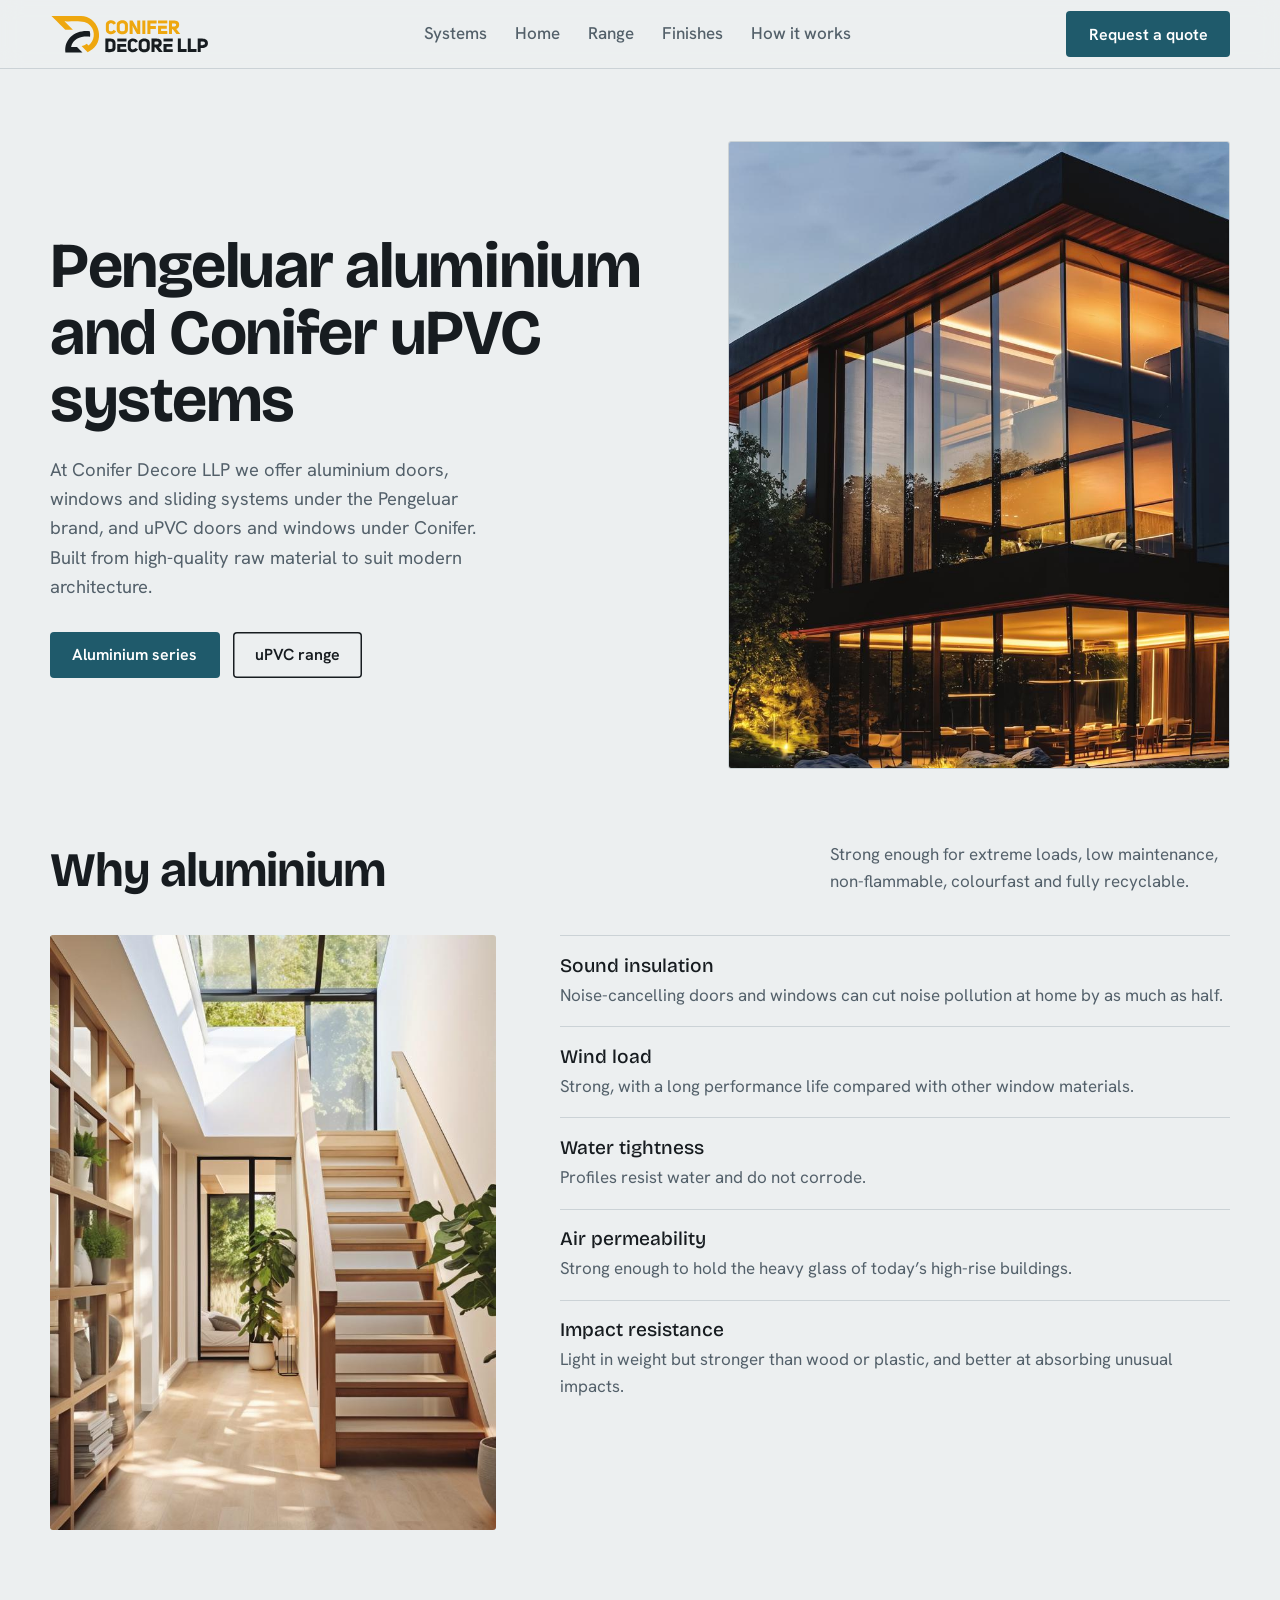
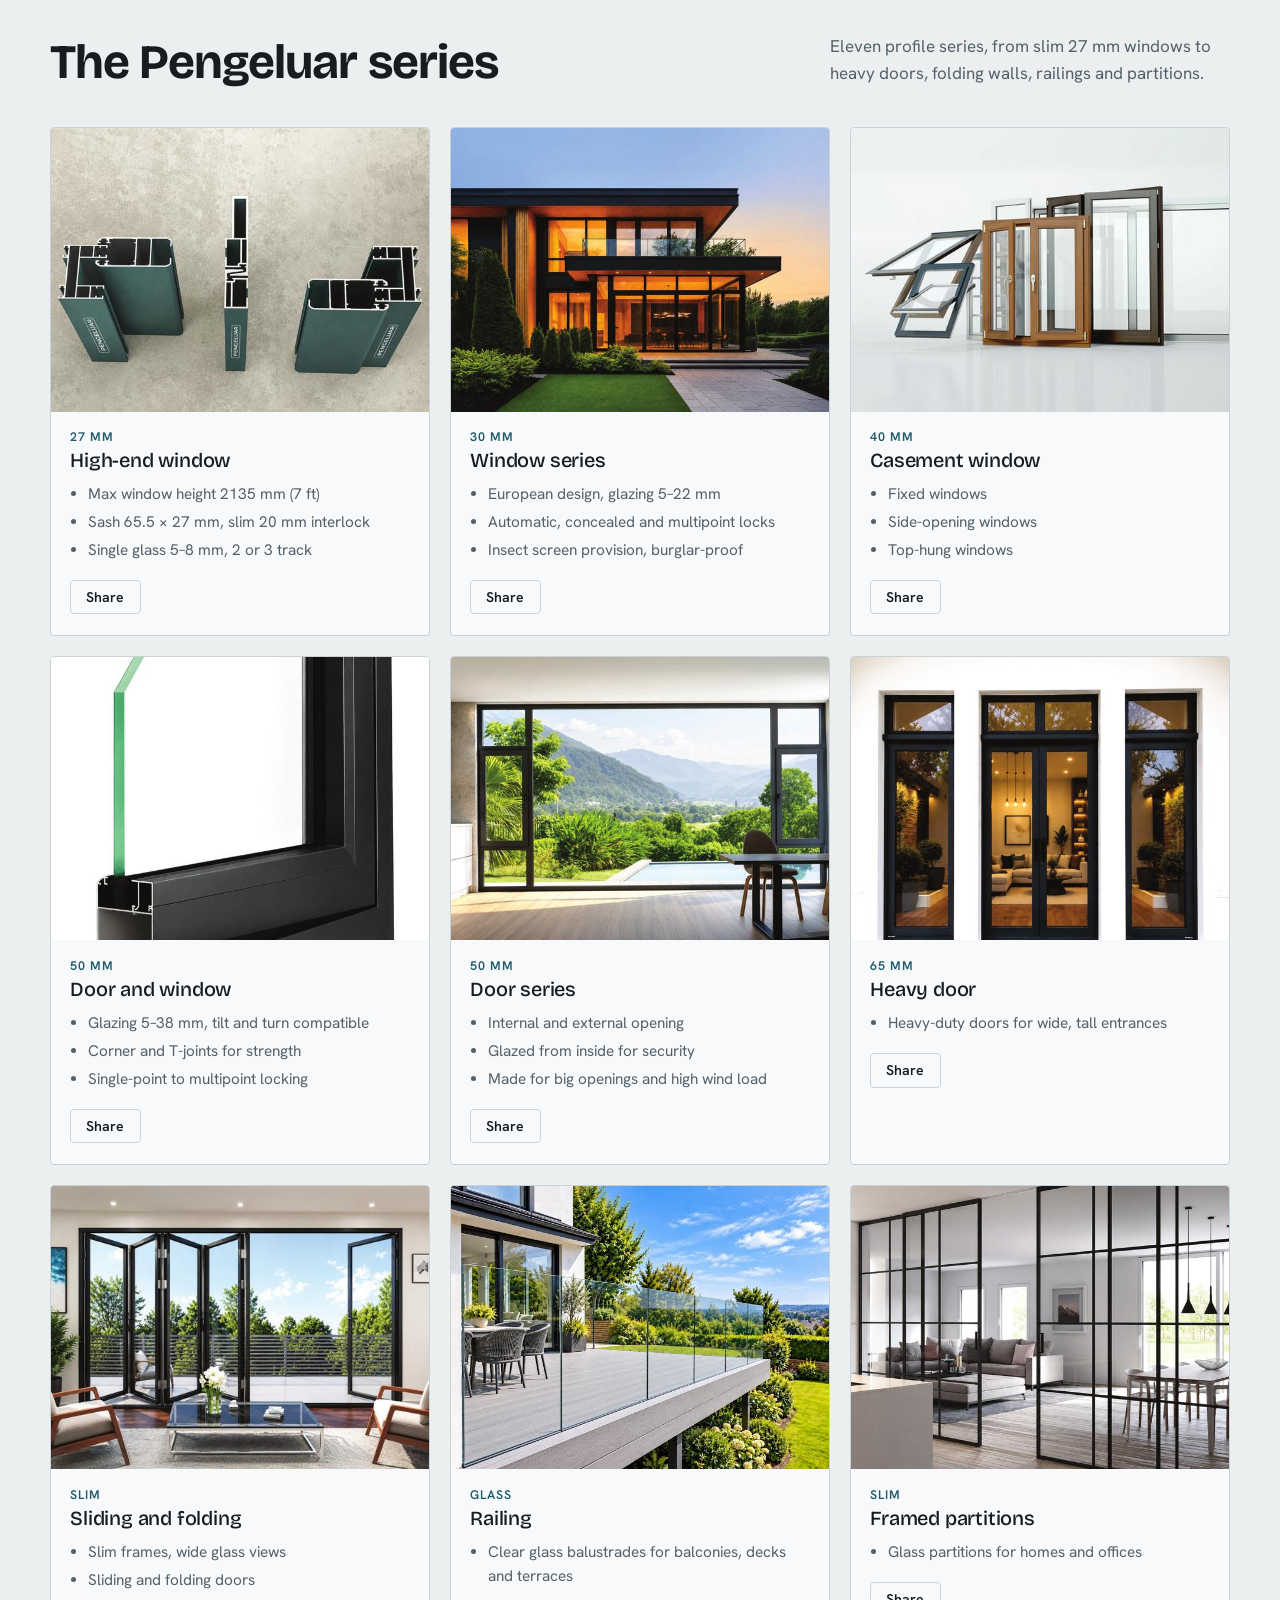
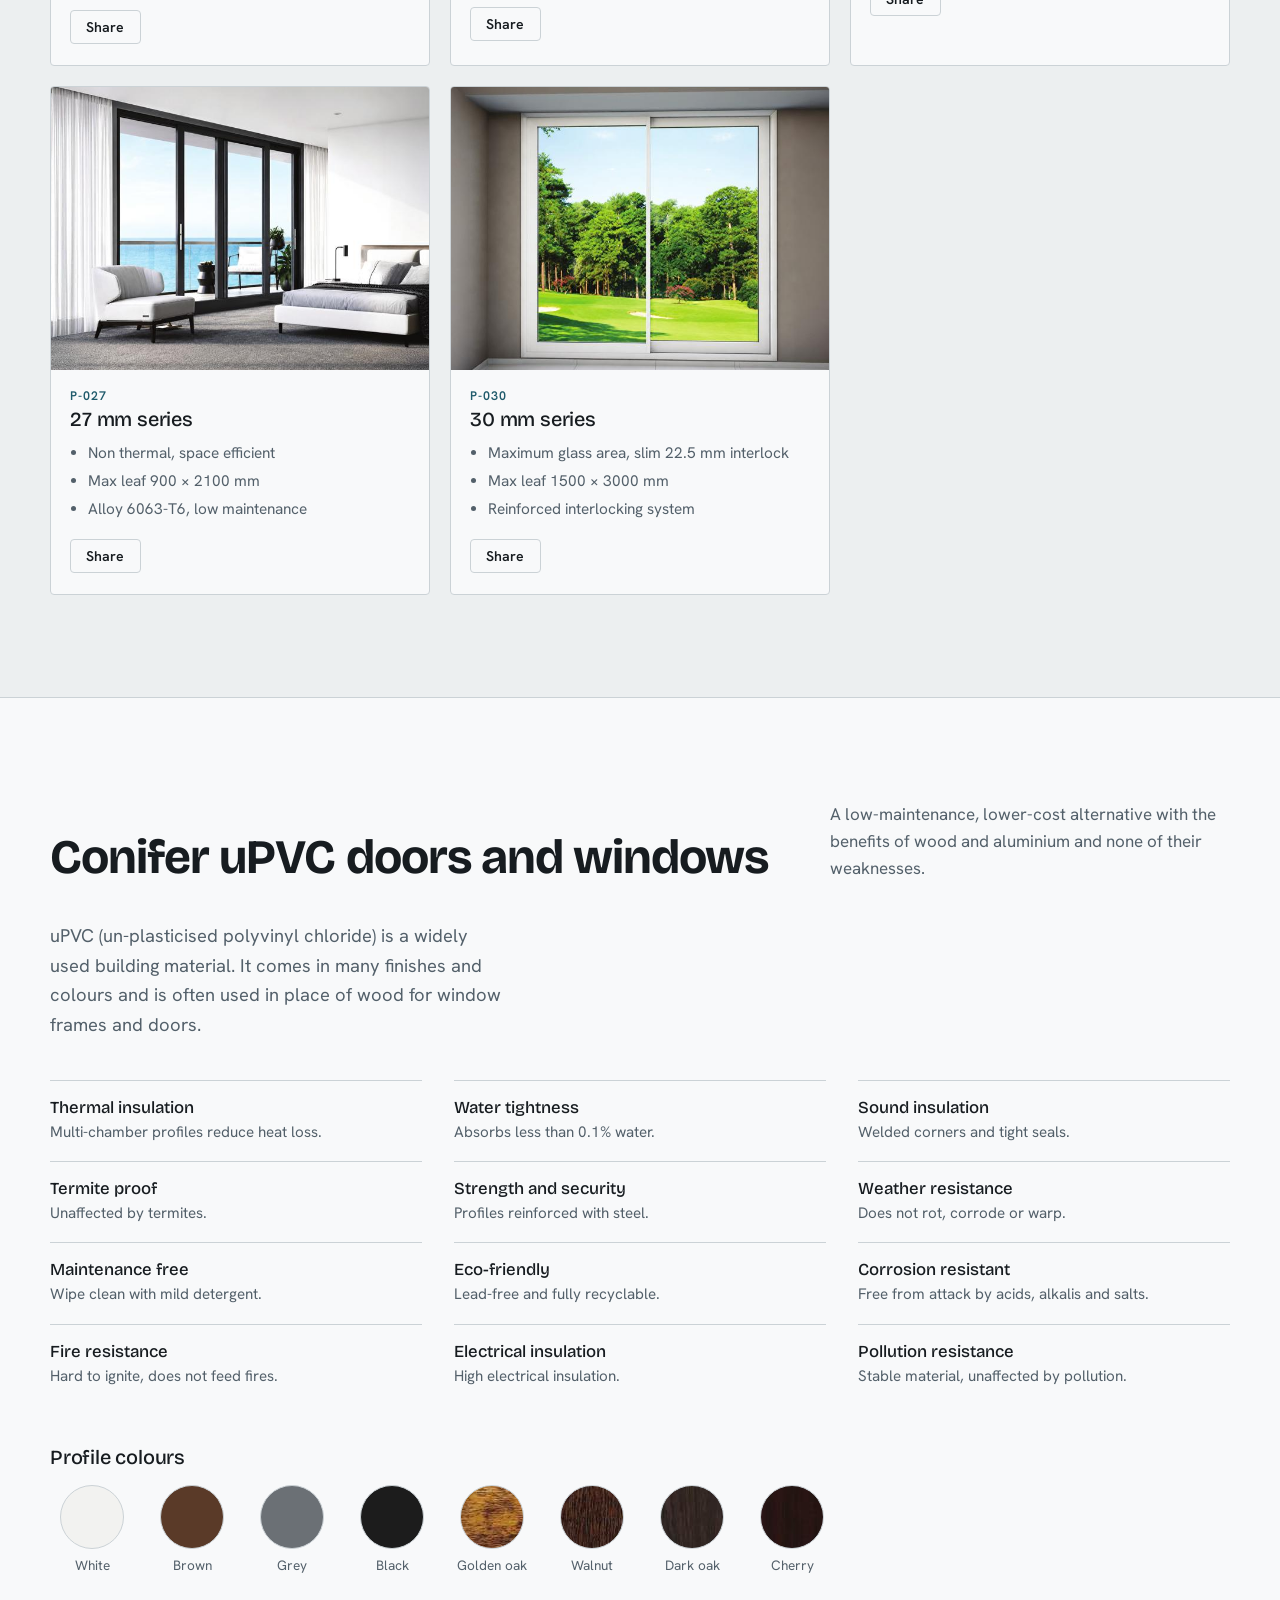
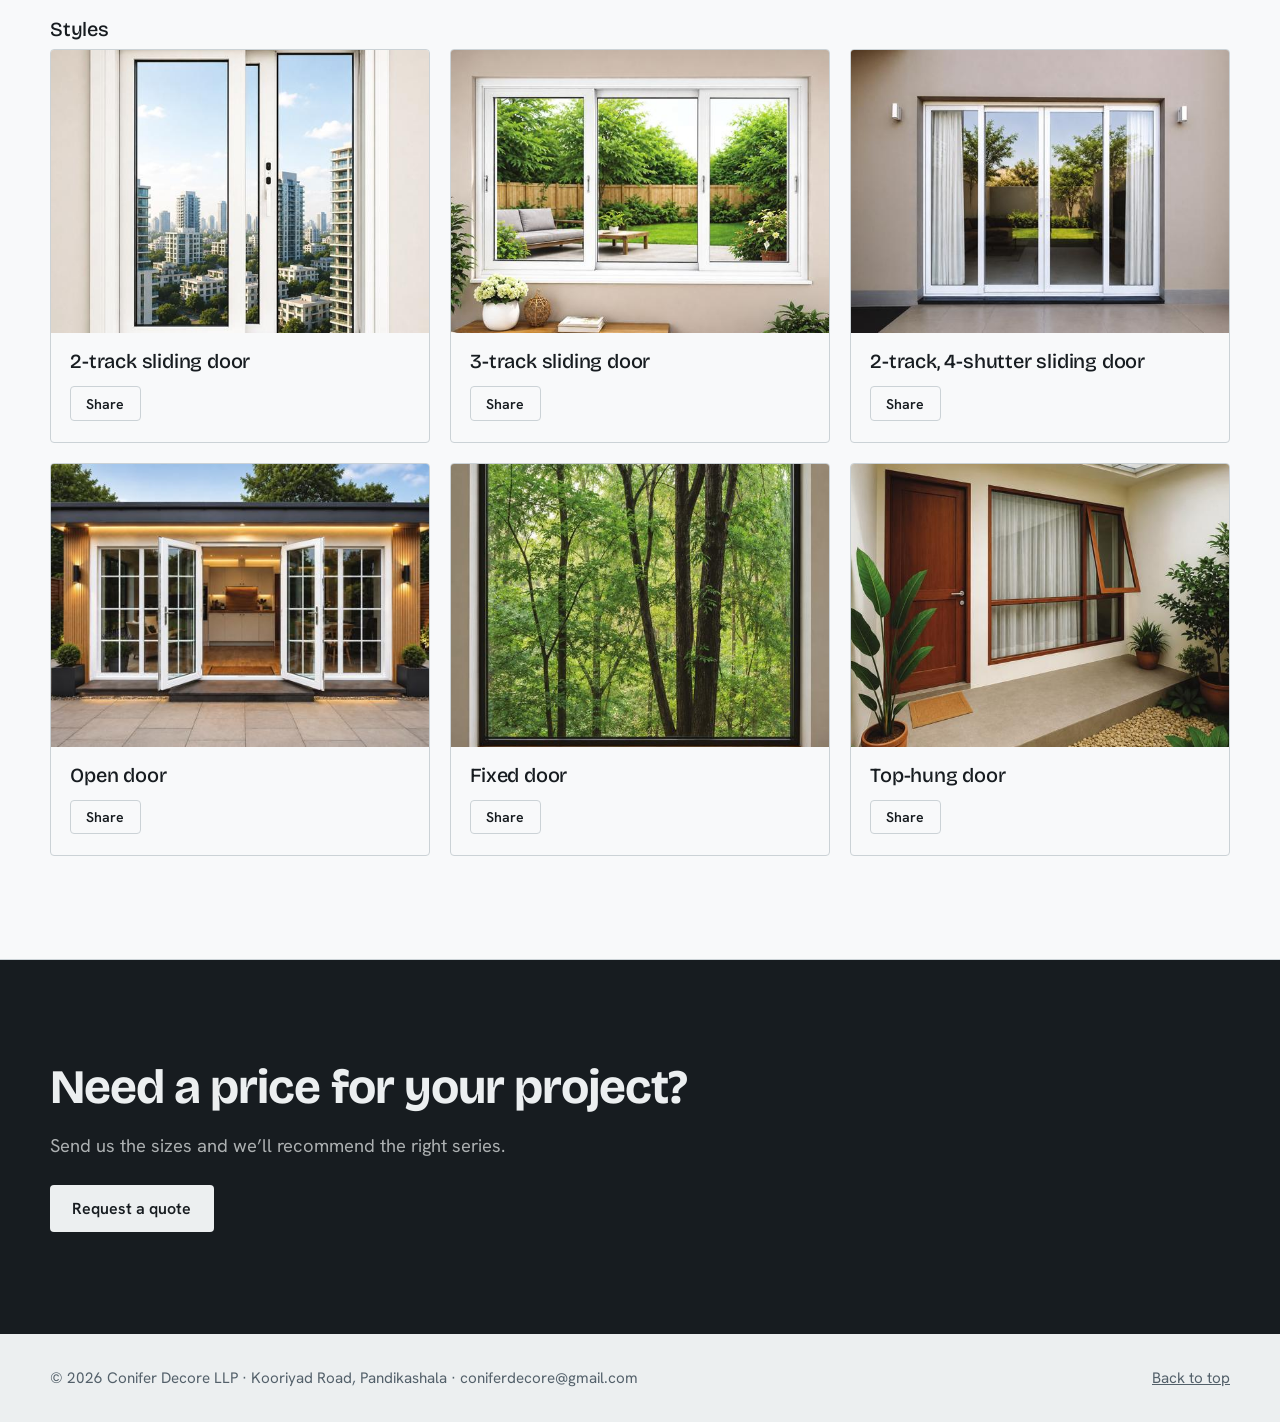
==== commit 718f6d9a: "share button" ====
--- a/index.html
+++ b/index.html
@@ -180,7 +180,7 @@
 
 <footer><div class="wrap"><span>© 2026 Conifer Decore LLP · Kooriyad Road, Pandikashala · coniferdecore@gmail.com</span><a href="#" id="up">Back to top</a></div></footer>
 
-<dialog id="lb" aria-label="Product image"><img alt=""><div class="t"><span id="lbt"></span><button id="lbx">Close</button></div></dialog>
+<dialog id="lb" aria-label="Product image"><img alt=""><div class="t"><span id="lbt"></span><span class="acts"><button id="lbs">Share</button><button id="lbc">Copy link</button><button id="lbx">Close</button></span></div></dialog>
 
 <script src="js/main.js"></script>
 </body>
--- a/css/style.css
+++ b/css/style.css
@@ -80,6 +80,10 @@
 dialog img{width:100%;max-height:78vh;object-fit:contain;background:#000;border-radius:4px}
 dialog .t{display:flex;justify-content:space-between;align-items:center;padding:.8rem .2rem}
 dialog button{background:#fff;color:#111;border:0;border-radius:4px;padding:.45rem .9rem;font:600 .95rem var(--body);cursor:pointer}
+dialog .acts{display:flex;gap:.5rem;flex-wrap:wrap}
+.sc .sh{margin-top:.9rem;font:600 .88rem var(--body);padding:.45rem .95rem;border-radius:4px;border:1.5px solid var(--line);background:transparent;color:var(--ink);cursor:pointer}
+.sc .sh:hover{border-color:var(--ink)}
+
 
 /* finish picker */
 .studio{background:var(--surface);border-block:1px solid var(--line)}
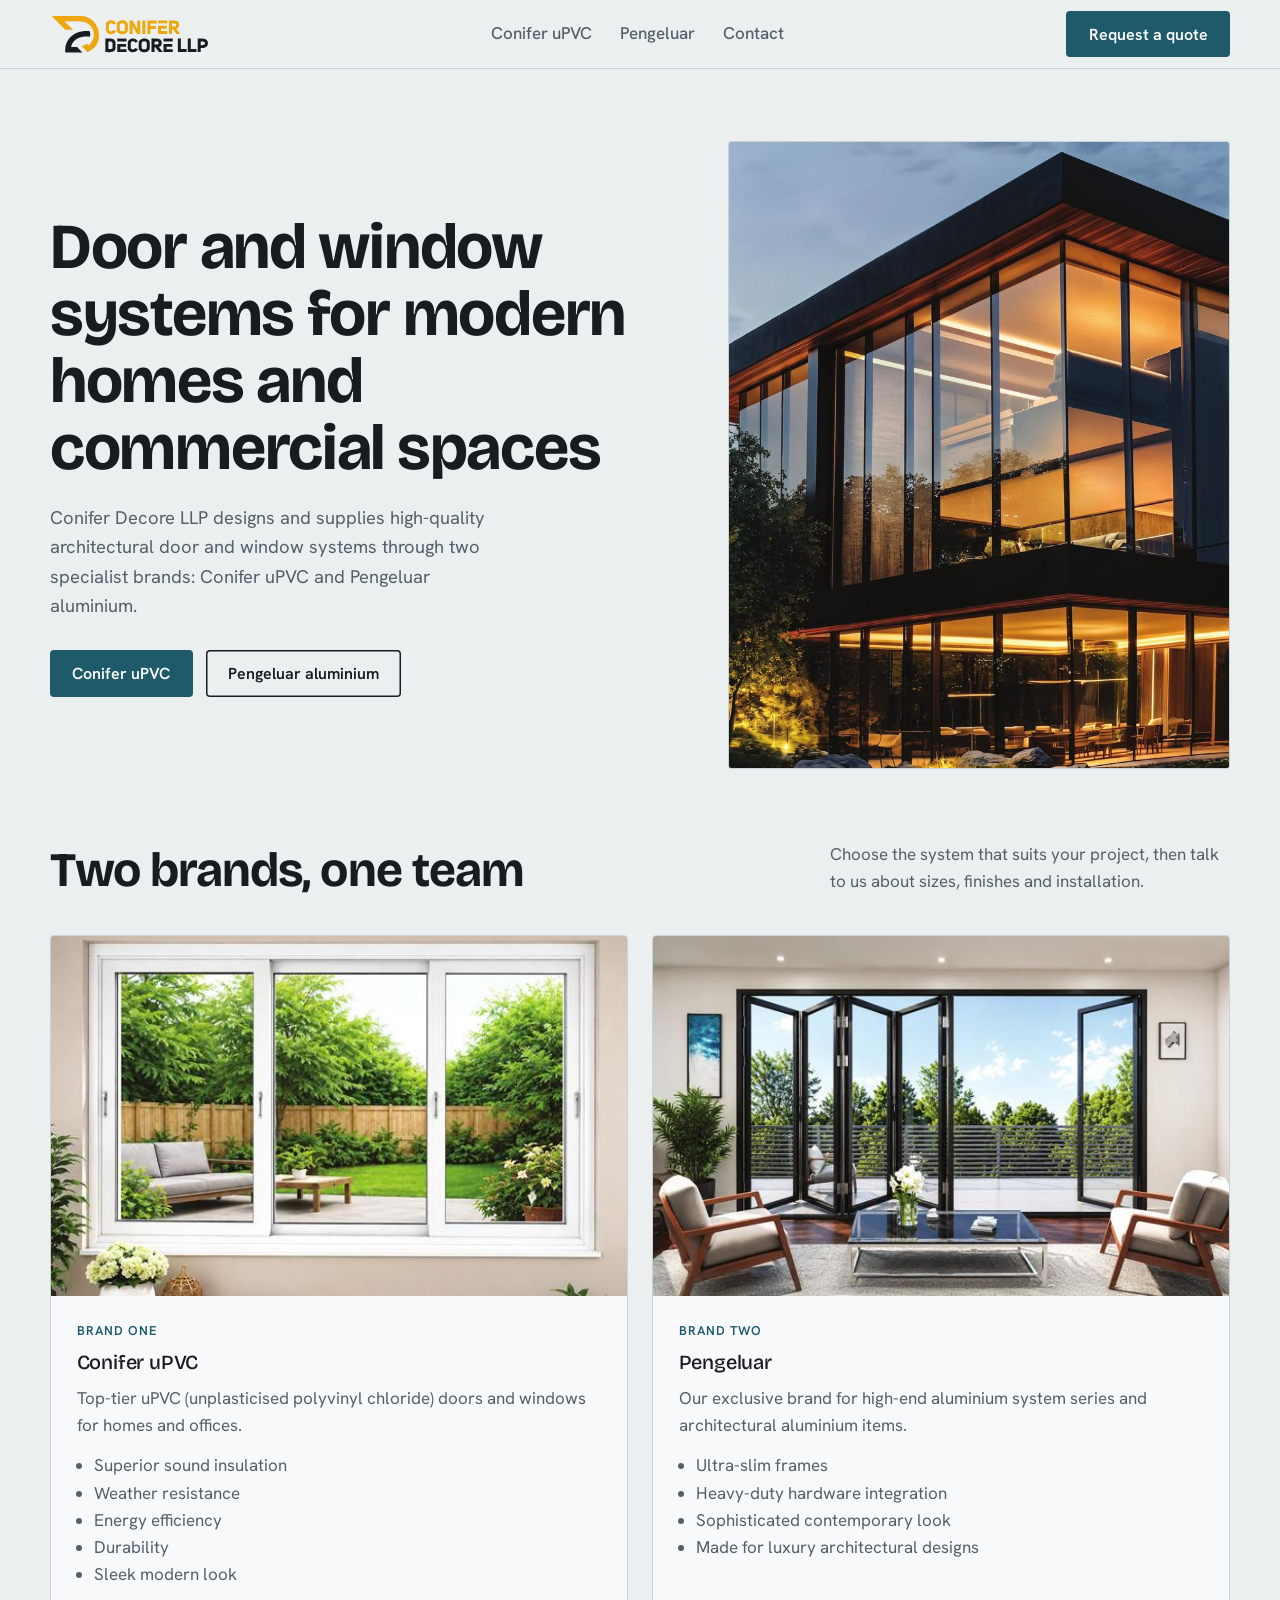
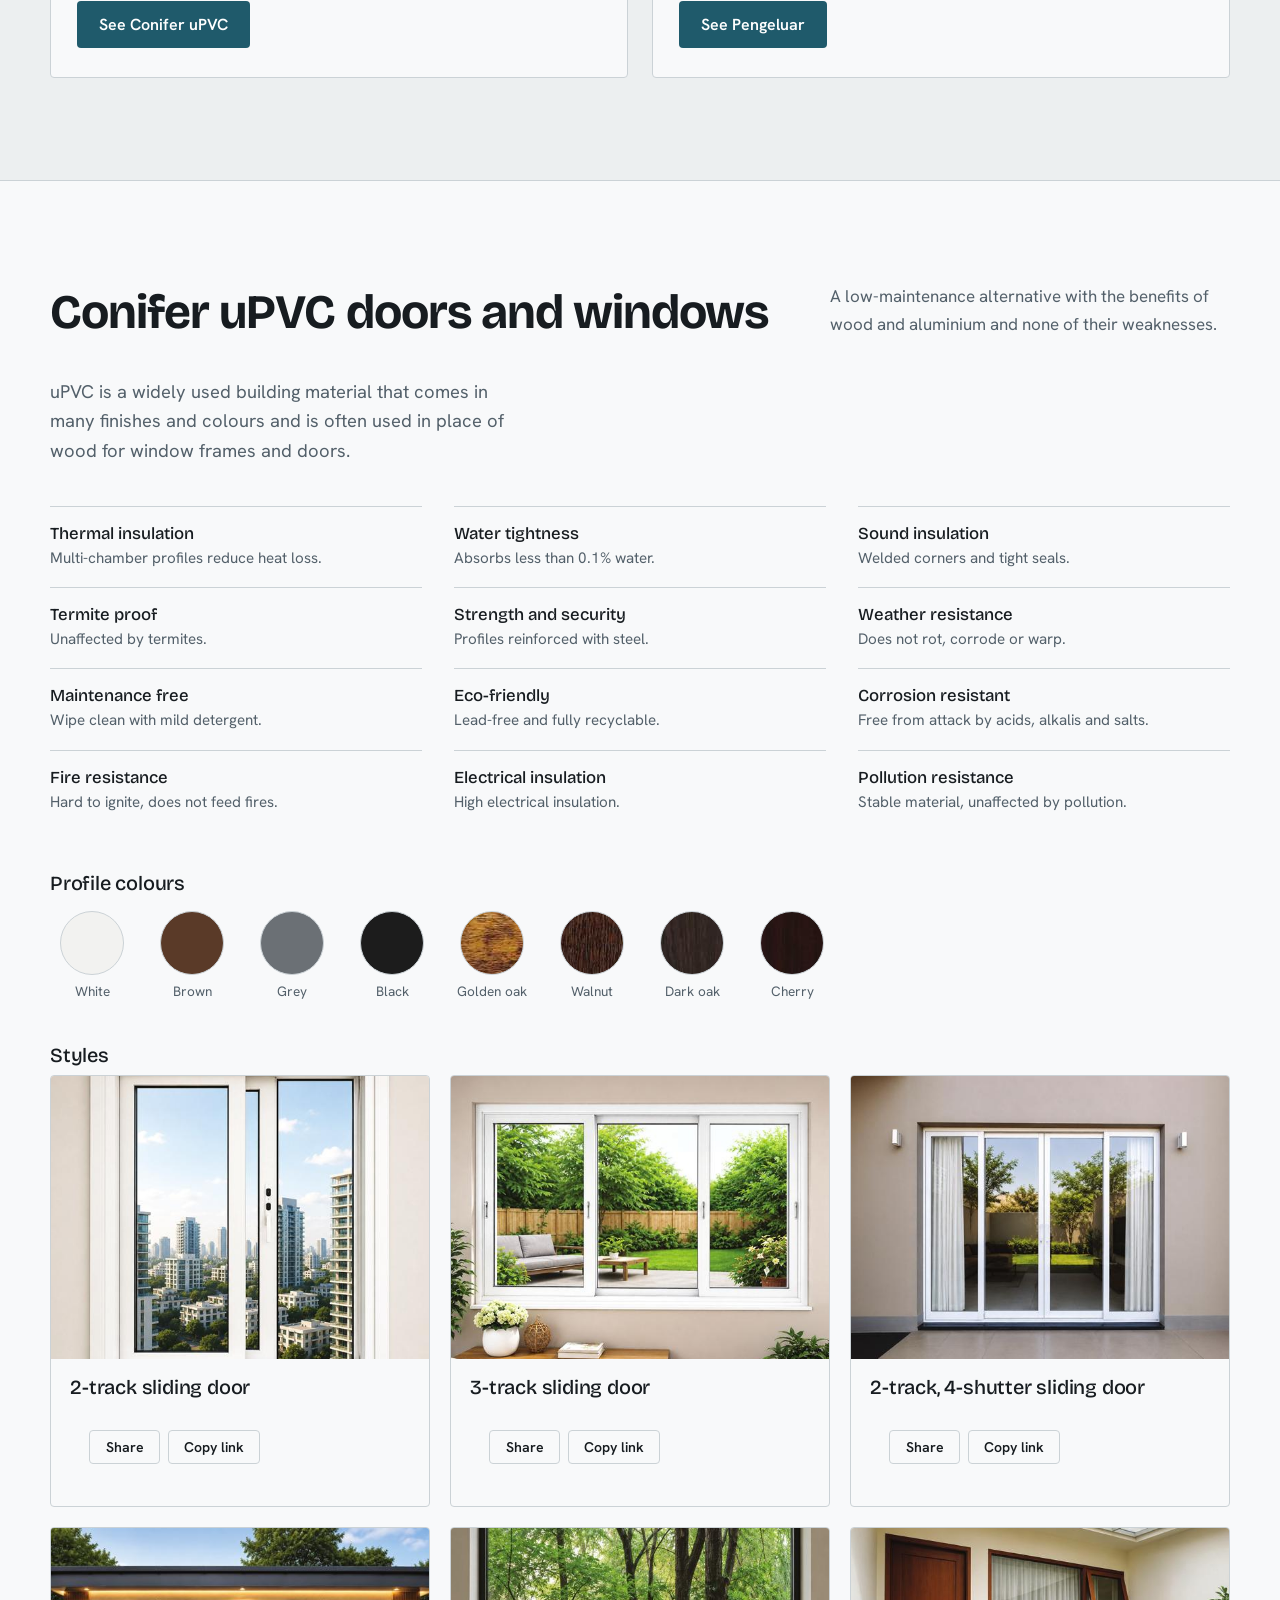
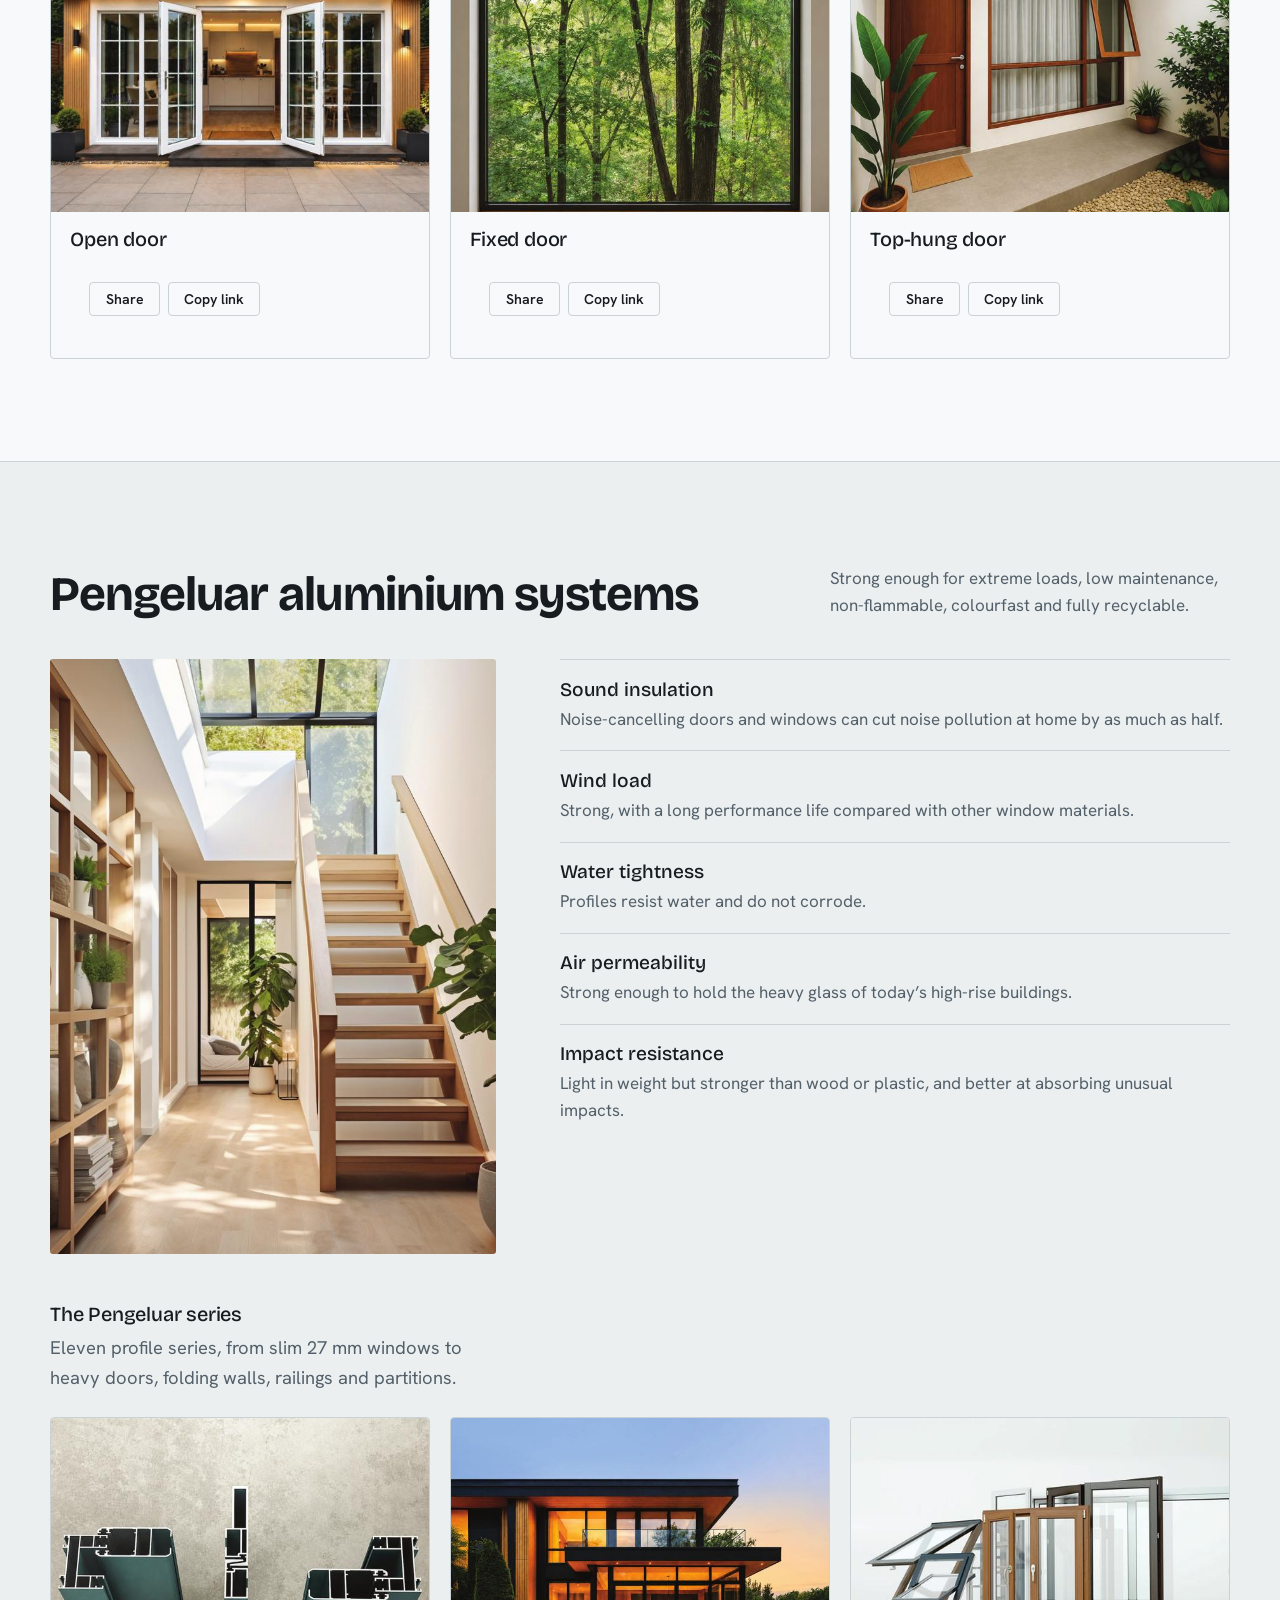
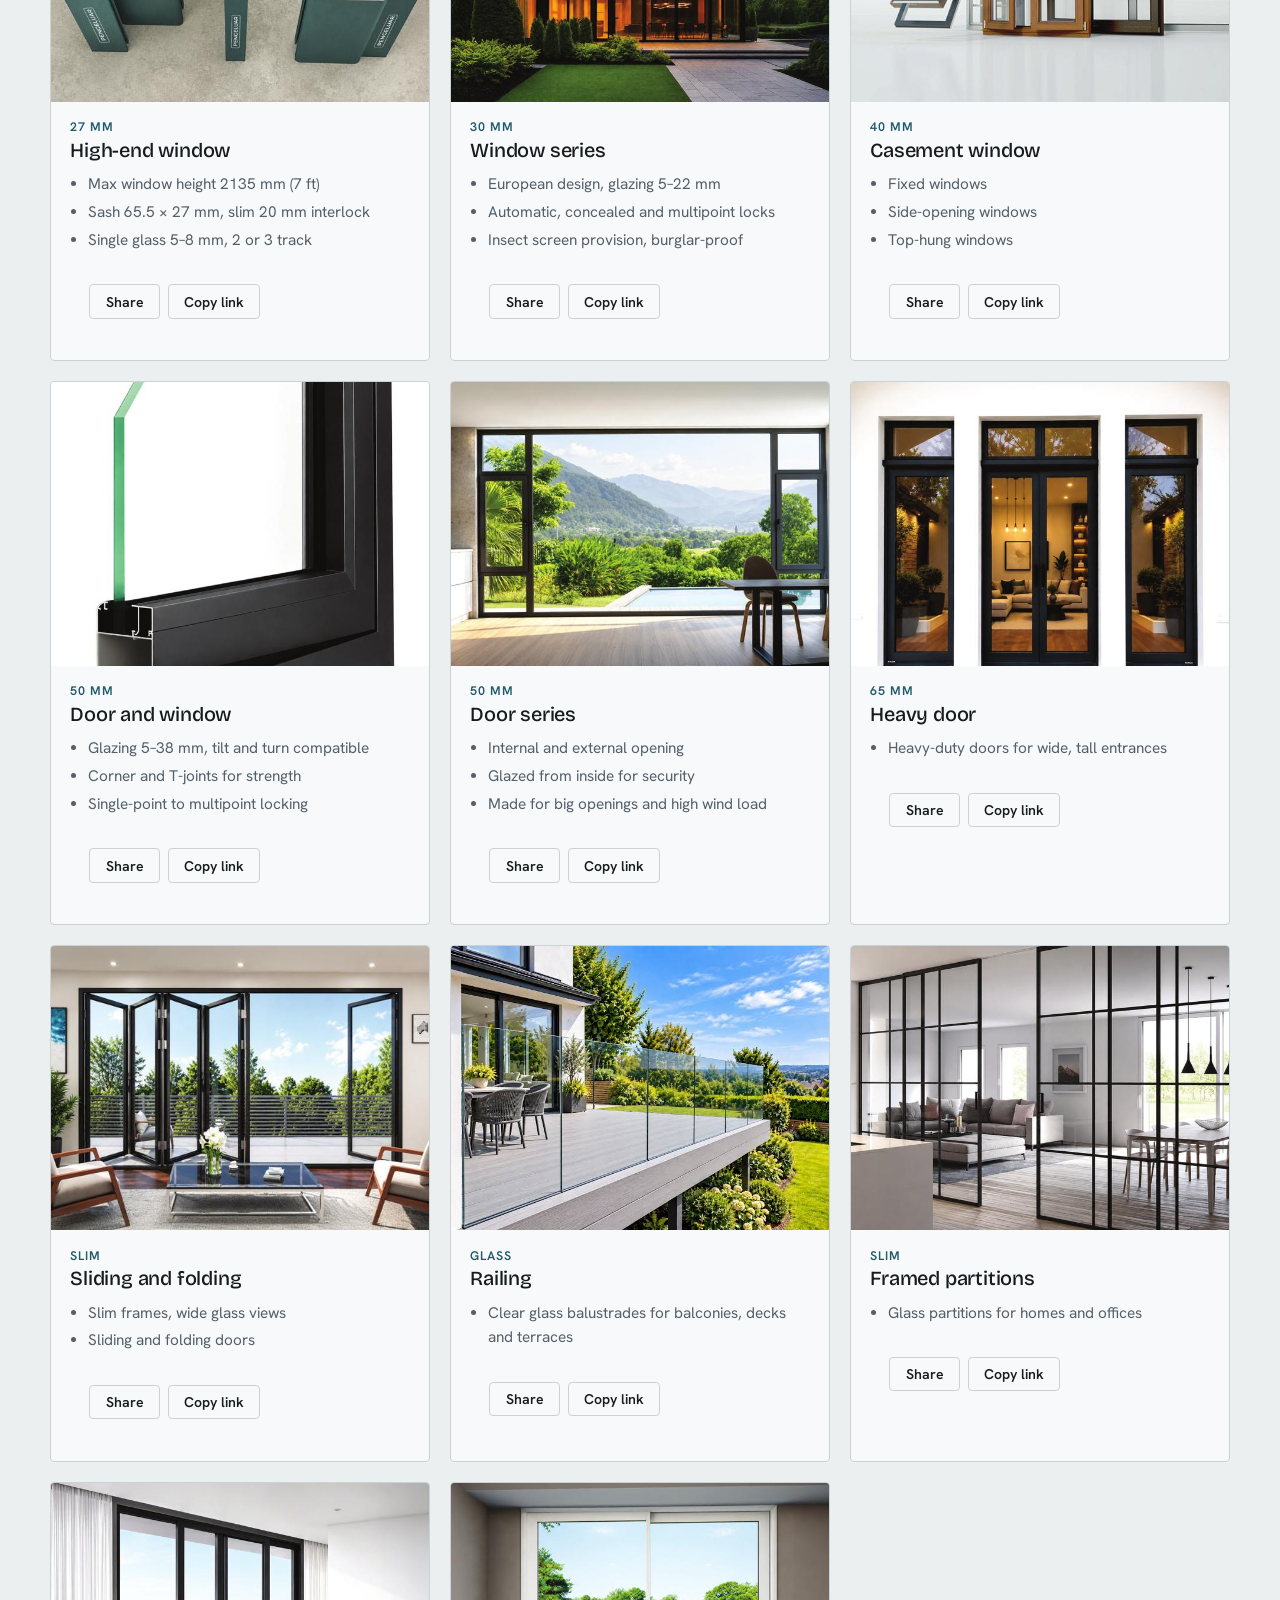
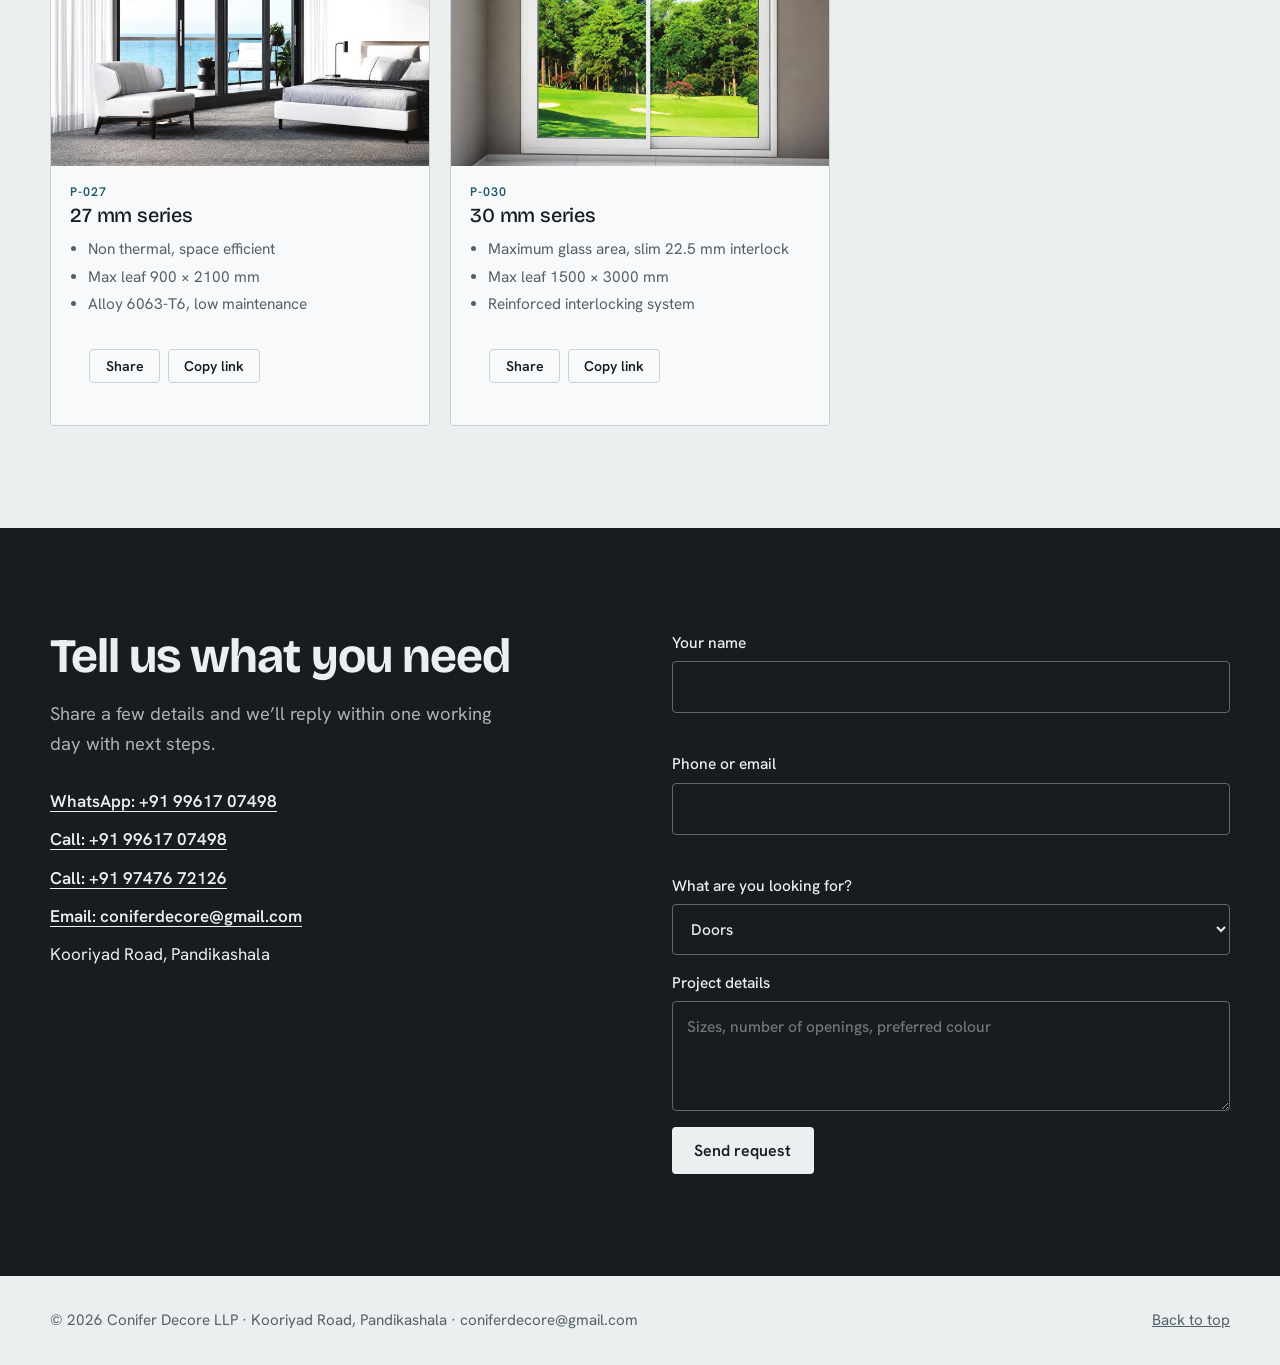
==== commit 7a929d3c: "ddf" ====
--- a/index.html
+++ b/index.html
@@ -15,105 +15,54 @@
 <body>
 <header>
   <div class="wrap bar">
-    <a class="logo" href="#systems" aria-label="Conifer Decore LLP home"><svg class="mark" viewBox="136 246 294 74" role="img" aria-label="Conifer Decore LLP"><path fill="currentColor" d="M 185.945312 307.128906 L 174.925781 307.128906 C 178.859375 290.363281 194.878906 286.675781 210.15625 288.082031 C 210.667969 284.816406 210.46875 281.265625 209.621094 278.109375 C 184.933594 274.707031 161.496094 290.984375 164.496094 317.175781 L 164.597656 317.175781 L 164.597656 317.277344 L 174.671875 317.277344 C 174.671875 317.253906 174.671875 317.226562 174.644531 317.199219 L 196.046875 317.199219 Z M 185.945312 307.128906 "/><path fill="#EEA70F" d="M 192.28125 249.582031 L 138.644531 249.582031 L 148.589844 259.523438 L 148.640625 259.523438 C 151.101562 262.058594 161.667969 272.578125 164.363281 275.273438 L 178.375 275.273438 L 162.753906 259.523438 C 175.796875 260.527344 202.367188 255.300781 211.097656 268.167969 C 220.472656 278.394531 218.621094 296.046875 207.390625 304.164062 C 207.308594 304.085938 204.292969 301.039062 204.09375 300.839844 C 201.28125 303.0625 197.957031 304.621094 194.304688 305.238281 L 205.652344 316.585938 C 208.824219 315.257812 211.738281 313.492188 214.34375 311.347656 L 214.550781 311.320312 L 214.472656 311.242188 C 239.363281 292.046875 224.347656 248.65625 192.28125 249.582031 "/><path fill="currentColor" d="M 251.675781 308.449219 C 251.476562 311.800781 246.351562 310.695312 244.042969 310.898438 L 244.042969 297.132812 C 254.71875 296.15625 251.070312 301.039062 251.675781 308.449219 M 254.503906 293.578125 C 251.125 290.503906 242.726562 291.722656 238.441406 291.5 L 238.441406 316.53125 C 245.019531 316.417969 257.480469 318.289062 257.308594 308.449219 C 256.992188 304.425781 258.660156 296.035156 254.503906 293.578125 "/><path fill="currentColor" d="M 293.859375 308.925781 C 292.449219 312.207031 285.746094 312.546875 285.4375 308.484375 C 285.4375 308.484375 285.4375 299.546875 285.4375 299.546875 C 285.792969 295.359375 292.761719 295.734375 294.085938 299.234375 L 298.609375 296.78125 C 295.296875 288.191406 279.773438 289.824219 279.871094 299.546875 L 279.871094 308.484375 C 279.960938 318.335938 294.898438 319.601562 298.839844 311.40625 L 293.980469 308.691406 Z M 293.859375 308.925781 "/><path fill="currentColor" d="M 315.066406 308.484375 C 314.726562 312.332031 305.96875 312.347656 305.632812 308.484375 C 306.089844 306.6875 304.417969 298.304688 306.992188 297.515625 C 317.125 293.953125 314.914062 302.042969 315.066406 308.484375 M 317.585938 293.363281 C 311.9375 289.015625 300.058594 291.015625 300.070312 299.582031 C 300.375 302.859375 299.082031 310.546875 301.609375 313.160156 C 306.511719 319.597656 320.714844 317.683594 320.667969 308.484375 C 320.316406 304.234375 322.136719 295.96875 317.585938 293.363281 "/><path fill="currentColor" d="M 333.714844 302.410156 L 329.429688 302.410156 L 329.429688 297.132812 C 331.066406 297.277344 335.417969 296.660156 336.511719 297.878906 C 338.054688 299.855469 336.761719 302.683594 333.714844 302.410156 M 342.734375 299.582031 C 343.007812 289.40625 330.441406 291.710938 323.796875 291.5 L 323.796875 316.53125 L 329.429688 316.53125 L 329.429688 307.558594 L 330.855469 307.558594 C 330.949219 307.679688 337.738281 316.425781 337.820312 316.53125 L 344.734375 316.53125 L 337.351562 307.121094 C 340.921875 306.261719 342.734375 303.726562 342.734375 299.582031 "/><path fill="currentColor" d="M 378.136719 291.5 L 372.535156 291.5 L 372.535156 316.53125 L 388.738281 316.53125 L 388.738281 310.898438 L 378.136719 310.898438 Z M 378.136719 291.5 "/><path fill="currentColor" d="M 396.496094 291.5 L 390.894531 291.5 L 390.894531 316.53125 L 407.097656 316.53125 L 407.097656 310.898438 L 396.496094 310.898438 Z M 396.496094 291.5 "/><path fill="currentColor" d="M 421.757812 302.648438 C 420.589844 304.242188 416.535156 303.5 414.820312 303.660156 L 414.820312 297.132812 C 418.558594 296.699219 425.277344 297.382812 421.757812 302.648438 M 428.085938 298.808594 C 427.246094 289.785156 415.5625 291.574219 409.253906 291.5 L 409.253906 316.53125 L 414.820312 316.53125 L 414.820312 308.945312 C 421.671875 309.917969 429.28125 306.894531 428.085938 298.808594 "/><path fill="currentColor" d="M 260.472656 296.816406 L 277.609375 296.816406 L 277.609375 291.460938 L 260.472656 291.460938 Z M 260.472656 296.816406 "/><path fill="currentColor" d="M 266.109375 306.726562 L 276.671875 306.726562 L 276.671875 301.320312 L 260.472656 301.320312 L 260.472656 316.53125 L 277.609375 316.53125 L 277.609375 311.070312 L 266.109375 311.070312 Z M 266.109375 306.726562 "/><path fill="currentColor" d="M 345.988281 296.816406 L 363.125 296.816406 L 363.125 291.460938 L 345.988281 291.460938 Z M 345.988281 296.816406 "/><path fill="currentColor" d="M 351.625 306.726562 L 362.1875 306.726562 L 362.1875 301.320312 L 345.988281 301.320312 L 345.988281 316.53125 L 363.125 316.53125 L 363.125 311.070312 L 351.625 311.070312 Z M 351.625 306.726562 "/><path fill="#EEA70F" d="M 253.339844 275.441406 C 251.925781 278.726562 245.226562 279.066406 244.917969 275 L 244.917969 266.0625 C 245.273438 261.875 252.242188 262.25 253.566406 265.75 L 258.085938 263.296875 C 254.773438 254.707031 239.253906 256.339844 239.351562 266.0625 L 239.351562 275 C 239.441406 284.851562 254.378906 286.117188 258.320312 277.921875 L 253.460938 275.207031 Z M 253.339844 275.441406 "/><path fill="#EEA70F" d="M 274.546875 275 C 274.207031 278.847656 265.449219 278.863281 265.113281 275 C 265.570312 273.199219 263.898438 264.820312 266.472656 264.03125 C 276.589844 260.457031 274.398438 268.570312 274.546875 275 M 280.148438 266.097656 C 280.148438 263.460938 279.109375 261.371094 277.066406 259.878906 C 271.417969 255.535156 259.539062 257.53125 259.546875 266.097656 C 259.851562 269.375 258.5625 277.0625 261.089844 279.675781 C 265.992188 286.113281 280.195312 284.199219 280.148438 275 Z M 280.148438 266.097656 "/><path fill="#EEA70F" d="M 288.910156 270.84375 L 288.339844 267.191406 C 288.824219 269.035156 296.09375 281.113281 297.171875 283.046875 L 303.011719 283.046875 L 303.011719 258.015625 L 297.410156 258.015625 C 297.496094 261.746094 297.066406 271.5625 298.011719 275.292969 C 297.503906 272.59375 290.136719 260.589844 288.699219 258.015625 L 283.277344 258.015625 L 283.277344 283.046875 L 288.910156 283.046875 Z M 288.910156 270.84375 "/><path fill="#EEA70F" d="M 312.398438 258.015625 L 306.796875 258.015625 L 306.796875 283.046875 L 312.398438 283.046875 Z M 312.398438 258.015625 "/><path fill="#EEA70F" d="M 331.867188 268.371094 L 321.820312 268.371094 L 321.820312 263.476562 L 333.285156 263.476562 L 333.285156 258.015625 L 316.183594 258.015625 L 316.183594 283.046875 L 321.820312 283.046875 L 321.820312 273.902344 L 331.867188 273.902344 Z M 331.867188 268.371094 "/><path fill="#EEA70F" d="M 366.011719 268.925781 L 361.726562 268.925781 L 361.726562 263.648438 C 363.210938 263.757812 366.886719 263.355469 368.191406 264 C 370.683594 265.414062 369.324219 269.359375 366.011719 268.925781 M 369.644531 273.636719 C 375.609375 272.890625 376.707031 263.316406 372.457031 259.996094 C 369.347656 256.933594 360.183594 258.292969 356.089844 258.015625 L 356.089844 283.046875 L 361.726562 283.046875 L 361.726562 274.078125 L 363.148438 274.078125 C 363.242188 274.195312 370.03125 282.941406 370.113281 283.046875 L 377.027344 283.046875 Z M 369.644531 273.636719 "/><path fill="#EEA70F" d="M 353.03125 258.015625 L 335.894531 258.015625 L 335.894531 263.367188 L 353.03125 263.367188 Z M 353.03125 258.015625 "/><path fill="#EEA70F" d="M 353.03125 277.621094 L 341.527344 277.621094 L 341.527344 273.277344 L 352.09375 273.277344 L 352.09375 267.871094 L 335.894531 267.871094 L 335.894531 283.082031 L 353.03125 283.082031 Z M 353.03125 277.621094 "/></svg></a>
-    <nav aria-label="Main"><ul>
-      <li><a href="#systems">Systems</a></li><li><a href="#top">Home</a></li><li><a href="#range">Range</a></li><li><a href="#finishes">Finishes</a></li><li><a href="#process">How it works</a></li>
-    </ul></nav>
+    <a class="logo" href="#top" aria-label="Conifer Decore LLP home"><svg class="mark" viewBox="136 246 294 74" role="img" aria-label="Conifer Decore LLP"><path fill="currentColor" d="M 185.945312 307.128906 L 174.925781 307.128906 C 178.859375 290.363281 194.878906 286.675781 210.15625 288.082031 C 210.667969 284.816406 210.46875 281.265625 209.621094 278.109375 C 184.933594 274.707031 161.496094 290.984375 164.496094 317.175781 L 164.597656 317.175781 L 164.597656 317.277344 L 174.671875 317.277344 C 174.671875 317.253906 174.671875 317.226562 174.644531 317.199219 L 196.046875 317.199219 Z M 185.945312 307.128906 "/><path fill="#EEA70F" d="M 192.28125 249.582031 L 138.644531 249.582031 L 148.589844 259.523438 L 148.640625 259.523438 C 151.101562 262.058594 161.667969 272.578125 164.363281 275.273438 L 178.375 275.273438 L 162.753906 259.523438 C 175.796875 260.527344 202.367188 255.300781 211.097656 268.167969 C 220.472656 278.394531 218.621094 296.046875 207.390625 304.164062 C 207.308594 304.085938 204.292969 301.039062 204.09375 300.839844 C 201.28125 303.0625 197.957031 304.621094 194.304688 305.238281 L 205.652344 316.585938 C 208.824219 315.257812 211.738281 313.492188 214.34375 311.347656 L 214.550781 311.320312 L 214.472656 311.242188 C 239.363281 292.046875 224.347656 248.65625 192.28125 249.582031 "/><path fill="currentColor" d="M 251.675781 308.449219 C 251.476562 311.800781 246.351562 310.695312 244.042969 310.898438 L 244.042969 297.132812 C 254.71875 296.15625 251.070312 301.039062 251.675781 308.449219 M 254.503906 293.578125 C 251.125 290.503906 242.726562 291.722656 238.441406 291.5 L 238.441406 316.53125 C 245.019531 316.417969 257.480469 318.289062 257.308594 308.449219 C 256.992188 304.425781 258.660156 296.035156 254.503906 293.578125 "/><path fill="currentColor" d="M 293.859375 308.925781 C 292.449219 312.207031 285.746094 312.546875 285.4375 308.484375 C 285.4375 308.484375 285.4375 299.546875 285.4375 299.546875 C 285.792969 295.359375 292.761719 295.734375 294.085938 299.234375 L 298.609375 296.78125 C 295.296875 288.191406 279.773438 289.824219 279.871094 299.546875 L 279.871094 308.484375 C 279.960938 318.335938 294.898438 319.601562 298.839844 311.40625 L 293.980469 308.691406 Z M 293.859375 308.925781 "/><path fill="currentColor" d="M 315.066406 308.484375 C 314.726562 312.332031 305.96875 312.347656 305.632812 308.484375 C 306.089844 306.6875 304.417969 298.304688 306.992188 297.515625 C 317.125 293.953125 314.914062 302.042969 315.066406 308.484375 M 317.585938 293.363281 C 311.9375 289.015625 300.058594 291.015625 300.070312 299.582031 C 300.375 302.859375 299.082031 310.546875 301.609375 313.160156 C 306.511719 319.597656 320.714844 317.683594 320.667969 308.484375 C 320.316406 304.234375 322.136719 295.96875 317.585938 293.363281 "/><path fill="currentColor" d="M 333.714844 302.410156 L 329.429688 302.410156 L 329.429688 297.132812 C 331.066406 297.277344 335.417969 296.660156 336.511719 297.878906 C 338.054688 299.855469 336.761719 302.683594 333.714844 302.410156 M 342.734375 299.582031 C 343.007812 289.40625 330.441406 291.710938 323.796875 291.5 L 323.796875 316.53125 L 329.429688 316.53125 L 329.429688 307.558594 L 330.855469 307.558594 C 330.949219 307.679688 337.738281 316.425781 337.820312 316.53125 L 344.734375 316.53125 L 337.351562 307.121094 C 340.921875 306.261719 342.734375 303.726562 342.734375 299.582031 "/><path fill="currentColor" d="M 378.136719 291.5 L 372.535156 291.5 L 372.535156 316.53125 L 388.738281 316.53125 L 388.738281 310.898438 L 378.136719 310.898438 Z M 378.136719 291.5 "/><path fill="currentColor" d="M 396.496094 291.5 L 390.894531 291.5 L 390.894531 316.53125 L 407.097656 316.53125 L 407.097656 310.898438 L 396.496094 310.898438 Z M 396.496094 291.5 "/><path fill="currentColor" d="M 421.757812 302.648438 C 420.589844 304.242188 416.535156 303.5 414.820312 303.660156 L 414.820312 297.132812 C 418.558594 296.699219 425.277344 297.382812 421.757812 302.648438 M 428.085938 298.808594 C 427.246094 289.785156 415.5625 291.574219 409.253906 291.5 L 409.253906 316.53125 L 414.820312 316.53125 L 414.820312 308.945312 C 421.671875 309.917969 429.28125 306.894531 428.085938 298.808594 "/><path fill="currentColor" d="M 260.472656 296.816406 L 277.609375 296.816406 L 277.609375 291.460938 L 260.472656 291.460938 Z M 260.472656 296.816406 "/><path fill="currentColor" d="M 266.109375 306.726562 L 276.671875 306.726562 L 276.671875 301.320312 L 260.472656 301.320312 L 260.472656 316.53125 L 277.609375 316.53125 L 277.609375 311.070312 L 266.109375 311.070312 Z M 266.109375 306.726562 "/><path fill="currentColor" d="M 345.988281 296.816406 L 363.125 296.816406 L 363.125 291.460938 L 345.988281 291.460938 Z M 345.988281 296.816406 "/><path fill="currentColor" d="M 351.625 306.726562 L 362.1875 306.726562 L 362.1875 301.320312 L 345.988281 301.320312 L 345.988281 316.53125 L 363.125 316.53125 L 363.125 311.070312 L 351.625 311.070312 Z M 351.625 306.726562 "/><path fill="#EEA70F" d="M 253.339844 275.441406 C 251.925781 278.726562 245.226562 279.066406 244.917969 275 L 244.917969 266.0625 C 245.273438 261.875 252.242188 262.25 253.566406 265.75 L 258.085938 263.296875 C 254.773438 254.707031 239.253906 256.339844 239.351562 266.0625 L 239.351562 275 C 239.441406 284.851562 254.378906 286.117188 258.320312 277.921875 L 253.460938 275.207031 Z M 253.339844 275.441406 "/><path fill="#EEA70F" d="M 274.546875 275 C 274.207031 278.847656 265.449219 278.863281 265.113281 275 C 265.570312 273.199219 263.898438 264.820312 266.472656 264.03125 C 276.589844 260.457031 274.398438 268.570312 274.546875 275 M 280.148438 266.097656 C 280.148438 263.460938 279.109375 261.371094 277.066406 259.878906 C 271.417969 255.535156 259.539062 257.53125 259.546875 266.097656 C 259.851562 269.375 258.5625 277.0625 261.089844 279.675781 C 265.992188 286.113281 280.195312 284.199219 280.148438 275 Z M 280.148438 266.097656 "/><path fill="#EEA70F" d="M 288.910156 270.84375 L 288.339844 267.191406 C 288.824219 269.035156 296.09375 281.113281 297.171875 283.046875 L 303.011719 283.046875 L 303.011719 258.015625 L 297.410156 258.015625 C 297.496094 261.746094 297.066406 271.5625 298.011719 275.292969 C 297.503906 272.59375 290.136719 260.589844 288.699219 258.015625 L 283.277344 258.015625 L 283.277344 283.046875 L 288.910156 283.046875 Z M 288.910156 270.84375 "/><path fill="#EEA70F" d="M 312.398438 258.015625 L 306.796875 258.015625 L 306.796875 283.046875 L 312.398438 283.046875 Z M 312.398438 258.015625 "/><path fill="#EEA70F" d="M 331.867188 268.371094 L 321.820312 268.371094 L 321.820312 263.476562 L 333.285156 263.476562 L 333.285156 258.015625 L 316.183594 258.015625 L 316.183594 283.046875 L 321.820312 283.046875 L 321.820312 273.902344 L 331.867188 273.902344 Z M 331.867188 268.371094 "/><path fill="#EEA70F" d="M 366.011719 268.925781 L 361.726562 268.925781 L 361.726562 263.648438 C 363.210938 263.757812 366.886719 263.355469 368.191406 264 C 370.683594 265.414062 369.324219 269.359375 366.011719 268.925781 M 369.644531 273.636719 C 375.609375 272.890625 376.707031 263.316406 372.457031 259.996094 C 369.347656 256.933594 360.183594 258.292969 356.089844 258.015625 L 356.089844 283.046875 L 361.726562 283.046875 L 361.726562 274.078125 L 363.148438 274.078125 C 363.242188 274.195312 370.03125 282.941406 370.113281 283.046875 L 377.027344 283.046875 Z M 369.644531 273.636719 "/><path fill="#EEA70F" d="M 353.03125 258.015625 L 335.894531 258.015625 L 335.894531 263.367188 L 353.03125 263.367188 Z M 353.03125 258.015625 "/><path fill="#EEA70F" d="M 353.03125 277.621094 L 341.527344 277.621094 L 341.527344 273.277344 L 352.09375 273.277344 L 352.09375 267.871094 L 335.894531 267.871094 L 335.894531 283.082031 L 353.03125 283.082031 Z M 353.03125 277.621094 "/></svg></a>
+    <nav aria-label="Main"><ul><li><a href="#upvc">Conifer uPVC</a></li><li><a href="#alu">Pengeluar</a></li><li><a href="#quote">Contact</a></li></ul></nav>
     <a class="btn" href="#quote">Request a quote</a>
   </div>
 </header>
 
 <main id="top">
-<div class="hero">
-  <div class="wrap">
-    <div>
-      <h1>Aluminium doors and windows, made to fit your opening.</h1>
-      <p class="lede">Slim frames, wide glass and finishes that last. We design, build and install entrance doors, glass doors, casement and sliding windows.</p>
-      <div class="cta"><a class="btn" href="#quote">Get a free quote</a><a class="btn ghost" href="#range">Browse the range</a></div>
-    </div>
-    <div class="frame" id="frame">
-      <img src="images/hero-timber-door.jpg" alt="Timber-finish pivot entrance door with tall glass side panels">
-      <div class="pane l"></div><div class="pane r"></div>
-    </div>
+<div class="phero"><div class="wrap">
+  <div>
+    <h1>Door and window systems for modern homes and commercial spaces</h1>
+    <p class="lede">Conifer Decore LLP designs and supplies high-quality architectural door and window systems through two specialist brands: Conifer uPVC and Pengeluar aluminium.</p>
+    <div class="cta"><button class="btn go" data-t="upvc">Conifer uPVC</button><button class="btn ghost go" data-t="alu">Pengeluar aluminium</button></div>
   </div>
-</div>
+  <img class="big" src="images/building-dusk.jpg" alt="Modern glass-fronted building lit at dusk">
+</div></div>
 
-<div class="facts"><div class="wrap"><ul>
-  <li><strong>Thermal-break frames</strong><span>Keeps heat and noise outside.</span></li>
-  <li><strong>Powder-coated finish</strong><span>Colours that resist sun and salt air.</span></li>
-  <li><strong>Made to measure</strong><span>Every size, built for your opening.</span></li>
-  <li><strong>Fitted by our team</strong><span>Survey to handover, one point of contact.</span></li>
-</ul></div></div>
-
-<div class="banner"><div class="wrap"><h2>Explore our full Pengeluar aluminium and Conifer uPVC systems</h2><a class="btn" href="#systems">View systems</a></div></div>
-
-<section id="range"><div class="wrap">
-  <div class="head">
-    <h2>Our range</h2>
-    <p>Pick a style to see it larger. Every product can be resized and re-coloured.</p>
-  </div>
-  <div class="tabs" role="group" aria-label="Filter products">
-    <button aria-pressed="true" data-f="all">All</button>
-    <button aria-pressed="false" data-f="doors">Doors</button>
-    <button aria-pressed="false" data-f="windows">Windows</button>
-  </div>
-  <div class="grid" id="grid">
-    <button class="card" data-cat="doors" data-img="images/hero-timber-door.jpg"><div class="ph"><img src="images/hero-timber-door.jpg" alt="Timber-finish pivot door" loading="lazy"></div><div class="cap"><h3>Timber-finish pivot door</h3><p>Wood-grain aluminium with glazed side lights.</p></div></button>
-    <button class="card" data-cat="doors" data-img="images/glass-double-doors.jpg"><div class="ph"><img src="images/glass-double-doors.jpg" alt="Frameless-look glass double doors" loading="lazy"></div><div class="cap"><h3>Glass double doors</h3><p>Full-height glazing with bar handles for offices and shops.</p></div></button>
-    <button class="card" data-cat="doors windows" data-img="images/casement-door-windows.jpg"><div class="ph"><img src="images/casement-door-windows.jpg" alt="White casement door and windows" loading="lazy"></div><div class="cap"><h3>Casement door and windows</h3><p>A white-framed set with opening top lights.</p></div></button>
-    <button class="card" data-cat="windows" data-img="images/sliding-window.jpg"><div class="ph"><img src="images/sliding-window.jpg" alt="Black-framed sliding window" loading="lazy"></div><div class="cap"><h3>Sliding window</h3><p>Slim black frame, smooth glide, a wide view out.</p></div></button>
-    <button class="card" data-cat="windows" data-img="images/casement-window-black.jpg"><div class="ph"><img src="images/casement-window-black.jpg" alt="Black casement window open" loading="lazy" style="object-position:70% 70%;transform-origin:70% 70%"></div><div class="cap"><h3>Casement window</h3><p>Side-hung sash that opens fully for fresh air.</p></div></button>
+<section style="padding-top:0"><div class="wrap">
+  <div class="head"><h2>Two brands, one team</h2><p>Choose the system that suits your project, then talk to us about sizes, finishes and installation.</p></div>
+  <div class="brands">
+    <article class="brand"><img src="images/upvc-3track.jpg" alt="White uPVC sliding window in a living room" loading="lazy"><div>
+      <small>Brand one</small><h3>Conifer uPVC</h3>
+      <p>Top-tier uPVC (unplasticised polyvinyl chloride) doors and windows for homes and offices.</p>
+      <ul><li>Superior sound insulation</li><li>Weather resistance</li><li>Energy efficiency</li><li>Durability</li><li>Sleek modern look</li></ul>
+      <button class="btn go" data-t="upvc">See Conifer uPVC</button></div></article>
+    <article class="brand"><img src="images/folding-doors.jpg" alt="Slim black folding aluminium doors opening to a lake view" loading="lazy"><div>
+      <small>Brand two</small><h3>Pengeluar</h3>
+      <p>Our exclusive brand for high-end aluminium system series and architectural aluminium items.</p>
+      <ul><li>Ultra-slim frames</li><li>Heavy-duty hardware integration</li><li>Sophisticated contemporary look</li><li>Made for luxury architectural designs</li></ul>
+      <button class="btn go" data-t="alu">See Pengeluar</button></div></article>
   </div>
 </div></section>
 
-<section class="studio" id="finishes"><div class="wrap">
-  <div>
-    <h2>Choose your frame finish</h2>
-    <p class="lede">Powder-coat colours and wood-grain effects. Try one on a sliding window and slide it open.</p>
-    <div class="swatches" role="radiogroup" aria-label="Frame finish">
-      <button class="sw" role="radio" aria-checked="true" aria-label="Charcoal" data-c="#2B3034" data-n="Charcoal – our most popular" style="background:#2B3034"></button>
-      <button class="sw" role="radio" aria-checked="false" aria-label="White" data-c="#F1F2F0" data-n="White – bright and clean" style="background:#F1F2F0"></button>
-      <button class="sw" role="radio" aria-checked="false" aria-label="Bronze" data-c="#5C4736" data-n="Bronze – warm and understated" style="background:#5C4736"></button>
-      <button class="sw" role="radio" aria-checked="false" aria-label="Timber" data-c="#9A5B2E" data-n="Timber – wood-grain effect" style="background:linear-gradient(135deg,#b06d3a,#8a4f26)"></button>
-      <button class="sw" role="radio" aria-checked="false" aria-label="Silver" data-c="#A9B1B6" data-n="Silver – natural anodised look" style="background:#A9B1B6"></button>
-    </div>
-    <p class="finish-name" id="fname" aria-live="polite">Charcoal – our most popular</p>
-    <button class="btn" id="slide">Slide window open</button>
-  </div>
-  <div class="preview" id="preview">
-    <svg viewBox="0 0 400 300" role="img" aria-label="Sliding window preview in the chosen finish">
-      <defs>
-        <linearGradient id="sky" x1="0" y1="0" x2="0" y2="1"><stop offset="0" stop-color="#bcdcea"/><stop offset="1" stop-color="#e9f3ea"/></linearGradient>
-        <linearGradient id="sh" x1="0" y1="0" x2="1" y2="1"><stop offset="0" stop-color="#fff" stop-opacity=".55"/><stop offset=".5" stop-color="#fff" stop-opacity="0"/></linearGradient>
-        <clipPath id="op"><rect x="18" y="18" width="364" height="264"/></clipPath>
-      </defs>
-      <rect x="18" y="18" width="364" height="264" fill="url(#sky)"/>
-      <g clip-path="url(#op)"><path d="M18 230 Q110 170 200 215 T382 200 V282 H18Z" fill="#6f9a6a"/><path d="M18 255 Q140 215 260 250 T382 240 V282 H18Z" fill="#4f7d55"/><circle cx="90" cy="90" r="22" fill="#fff" opacity=".7"/></g>
-      <rect id="fr" x="4" y="4" width="392" height="292" rx="3" fill="none" stroke="var(--frame,#2B3034)" stroke-width="28" style="transition:stroke .4s"/>
-      <g clip-path="url(#op)"><g class="sash">
-        <rect id="fs" x="200" y="18" width="182" height="264" fill="url(#sh)" stroke="var(--frame,#2B3034)" stroke-width="14" style="transition:stroke .4s"/>
-      </g></g>
-      <rect x="18" y="18" width="190" height="264" fill="url(#sh)" stroke="var(--frame,#2B3034)" stroke-width="14" style="transition:stroke .4s"/>
-    </svg>
-  </div>
+<section class="upvc" id="upvc"><div class="wrap">
+  <div class="head"><h2>Conifer uPVC doors and windows</h2><p>A low-maintenance alternative with the benefits of wood and aluminium and none of their weaknesses.</p></div>
+  <p class="lede">uPVC is a widely used building material that comes in many finishes and colours and is often used in place of wood for window frames and doors.</p>
+  <div class="adv" id="adv"></div>
+  <h3 class="sub">Profile colours</h3>
+  <div class="cols" id="cols"></div>
+  <h3 class="sub">Styles</h3>
+  <div class="sgrid" id="ugrid"></div>
 </div></section>
 
-<section class="ideas"><div class="wrap">
-  <img src="images/window-styles.jpg" alt="Collage of aluminium window designs in different colours" loading="lazy">
-  <div>
-    <h2>Window styles for every wall</h2>
-    <p>Arched tops, patterned glass, timber effect, black or green frames. Bring a photo or a sketch and we’ll quote it.</p>
-  </div>
-</div></section>
-
-<section id="process"><div class="wrap">
-  <div class="head"><h2>From first call to finished fit</h2></div>
-  <ol class="steps">
-    <li><h3>We measure</h3><p>A site visit to survey every opening and check the walls.</p></li>
-    <li><h3>You approve</h3><p>Drawings, finish samples and a fixed price before we cut.</p></li>
-    <li><h3>We build</h3><p>Frames are made to size in our workshop and glazed.</p></li>
-    <li><h3>We install</h3><p>Fitted, sealed and tested, with the site left clean.</p></li>
-  </ol>
+<section id="alu"><div class="wrap">
+  <div class="head"><h2>Pengeluar aluminium systems</h2><p>Strong enough for extreme loads, low maintenance, non-flammable, colourfast and fully recyclable.</p></div>
+  <div class="ben"><img src="images/stairwell.jpg" alt="Bright stairwell with large glazed windows" loading="lazy"><dl id="ben"></dl></div>
+  <h3 class="sub" style="margin-top:3rem">The Pengeluar series</h3>
+  <p class="lede" style="margin-bottom:1.5rem">Eleven profile series, from slim 27 mm windows to heavy doors, folding walls, railings and partitions.</p>
+  <div class="sgrid" id="sgrid"></div>
 </div></section>
 
 <section class="contact" id="quote"><div class="wrap">
@@ -140,47 +89,8 @@
   </form></div>
 </div></section>
 </main>
-<main id="systems" hidden>
-<div class="phero"><div class="wrap">
-  <div>
-    <h1>Pengeluar aluminium and Conifer uPVC systems</h1>
-    <p class="lede">At Conifer Decore LLP we offer aluminium doors, windows and sliding systems under the Pengeluar brand, and uPVC doors and windows under Conifer. Built from high-quality raw material to suit modern architecture.</p>
-    <div class="cta"><button class="btn go" data-t="alu">Aluminium series</button><button class="btn ghost go" data-t="upvc">uPVC range</button></div>
-  </div>
-  <img class="big" src="images/building-dusk.jpg" alt="Modern glass-fronted building lit at dusk">
-</div></div>
-
-<section style="padding-top:0"><div class="wrap">
-  <div class="head"><h2>Why aluminium</h2><p>Strong enough for extreme loads, low maintenance, non-flammable, colourfast and fully recyclable.</p></div>
-  <div class="ben"><img src="images/stairwell.jpg" alt="Bright stairwell with large glazed windows"><dl id="ben"></dl></div>
-</div></section>
-
-<section class="alu" id="alu" style="padding-top:0"><div class="wrap">
-  <div class="head"><h2>The Pengeluar series</h2><p>Eleven profile series, from slim 27 mm windows to heavy doors, folding walls, railings and partitions.</p></div>
-  <div class="sgrid" id="sgrid"></div>
-</div></section>
-
-<section class="upvc" id="upvc"><div class="wrap">
-  <div class="head"><h2>Conifer uPVC doors and windows</h2><p>A low-maintenance, lower-cost alternative with the benefits of wood and aluminium and none of their weaknesses.</p></div>
-  <p class="lede">uPVC (un-plasticised polyvinyl chloride) is a widely used building material. It comes in many finishes and colours and is often used in place of wood for window frames and doors.</p>
-  <div class="adv" id="adv"></div>
-  <h3 class="sub">Profile colours</h3>
-  <div class="cols" id="cols"></div>
-  <h3 class="sub">Styles</h3>
-  <div class="sgrid" id="ugrid"></div>
-</div></section>
-
-<section class="contact"><div class="wrap" style="display:block">
-  <h2>Need a price for your project?</h2>
-  <p class="lede" style="margin-bottom:1.5rem">Send us the sizes and we’ll recommend the right series.</p>
-  <a class="btn" href="#quote" style="background:var(--bg);color:var(--ink)">Request a quote</a>
-</div></section>
-</main>
-
 
 <footer><div class="wrap"><span>© 2026 Conifer Decore LLP · Kooriyad Road, Pandikashala · coniferdecore@gmail.com</span><a href="#" id="up">Back to top</a></div></footer>
-
-<dialog id="lb" aria-label="Product image"><img alt=""><div class="t"><span id="lbt"></span><span class="acts"><button id="lbs">Share</button><button id="lbc">Copy link</button><button id="lbx">Close</button></span></div></dialog>
 
 <script src="js/main.js"></script>
 </body>
--- a/css/style.css
+++ b/css/style.css
@@ -83,6 +83,7 @@
 dialog .acts{display:flex;gap:.5rem;flex-wrap:wrap}
 .sc .sh{margin-top:.9rem;font:600 .88rem var(--body);padding:.45rem .95rem;border-radius:4px;border:1.5px solid var(--line);background:transparent;color:var(--ink);cursor:pointer}
 .sc .sh:hover{border-color:var(--ink)}
+.sc.hl{outline:3px solid var(--accent);outline-offset:3px}
 
 
 /* finish picker */
@@ -175,3 +176,15 @@
 @media(max-width:760px){html{scroll-padding-top:calc(env(safe-area-inset-top,0px) + 112px)}.bar{height:auto;flex-wrap:wrap;padding-block:.6rem;row-gap:.3rem}nav{display:block;order:3;width:100%;overflow-x:auto}nav ul{gap:1.4rem;white-space:nowrap}nav li:nth-child(n+3){display:list-item}nav a{font-size:.95rem}.bar .btn{white-space:nowrap}.logo .mark{height:34px}}
 @media(max-width:420px){.wrap{width:calc(100% - 2rem)}.cta .btn{flex:1 1 100%;text-align:center}.facts li{padding-inline:.9rem}}
 @media(prefers-reduced-motion:reduce){*{transition:none!important;animation:none!important;scroll-behavior:auto!important}}
+
+.brands{display:grid;grid-template-columns:1fr 1fr;gap:1.5rem}
+.brand{background:var(--surface);border:1px solid var(--line);border-radius:4px;overflow:hidden;display:flex;flex-direction:column}
+.brand img{width:100%;aspect-ratio:16/10;object-fit:cover}
+.brand>div{padding:1.6rem 1.6rem 1.8rem;display:flex;flex-direction:column;gap:.8rem;flex:1}
+.brand small{font:600 .8rem var(--body);letter-spacing:.08em;text-transform:uppercase;color:var(--accent)}
+.brand p{color:var(--muted)}
+.brand ul{margin:0;padding-left:1.1rem;color:var(--muted)}
+.brand .btn{align-self:flex-start;margin-top:auto}
+@media(max-width:760px){.brands{grid-template-columns:1fr}}
+.sc .acts{display:flex;gap:.5rem;flex-wrap:wrap;margin-top:.9rem}
+.sc .acts .sh{margin-top:0}
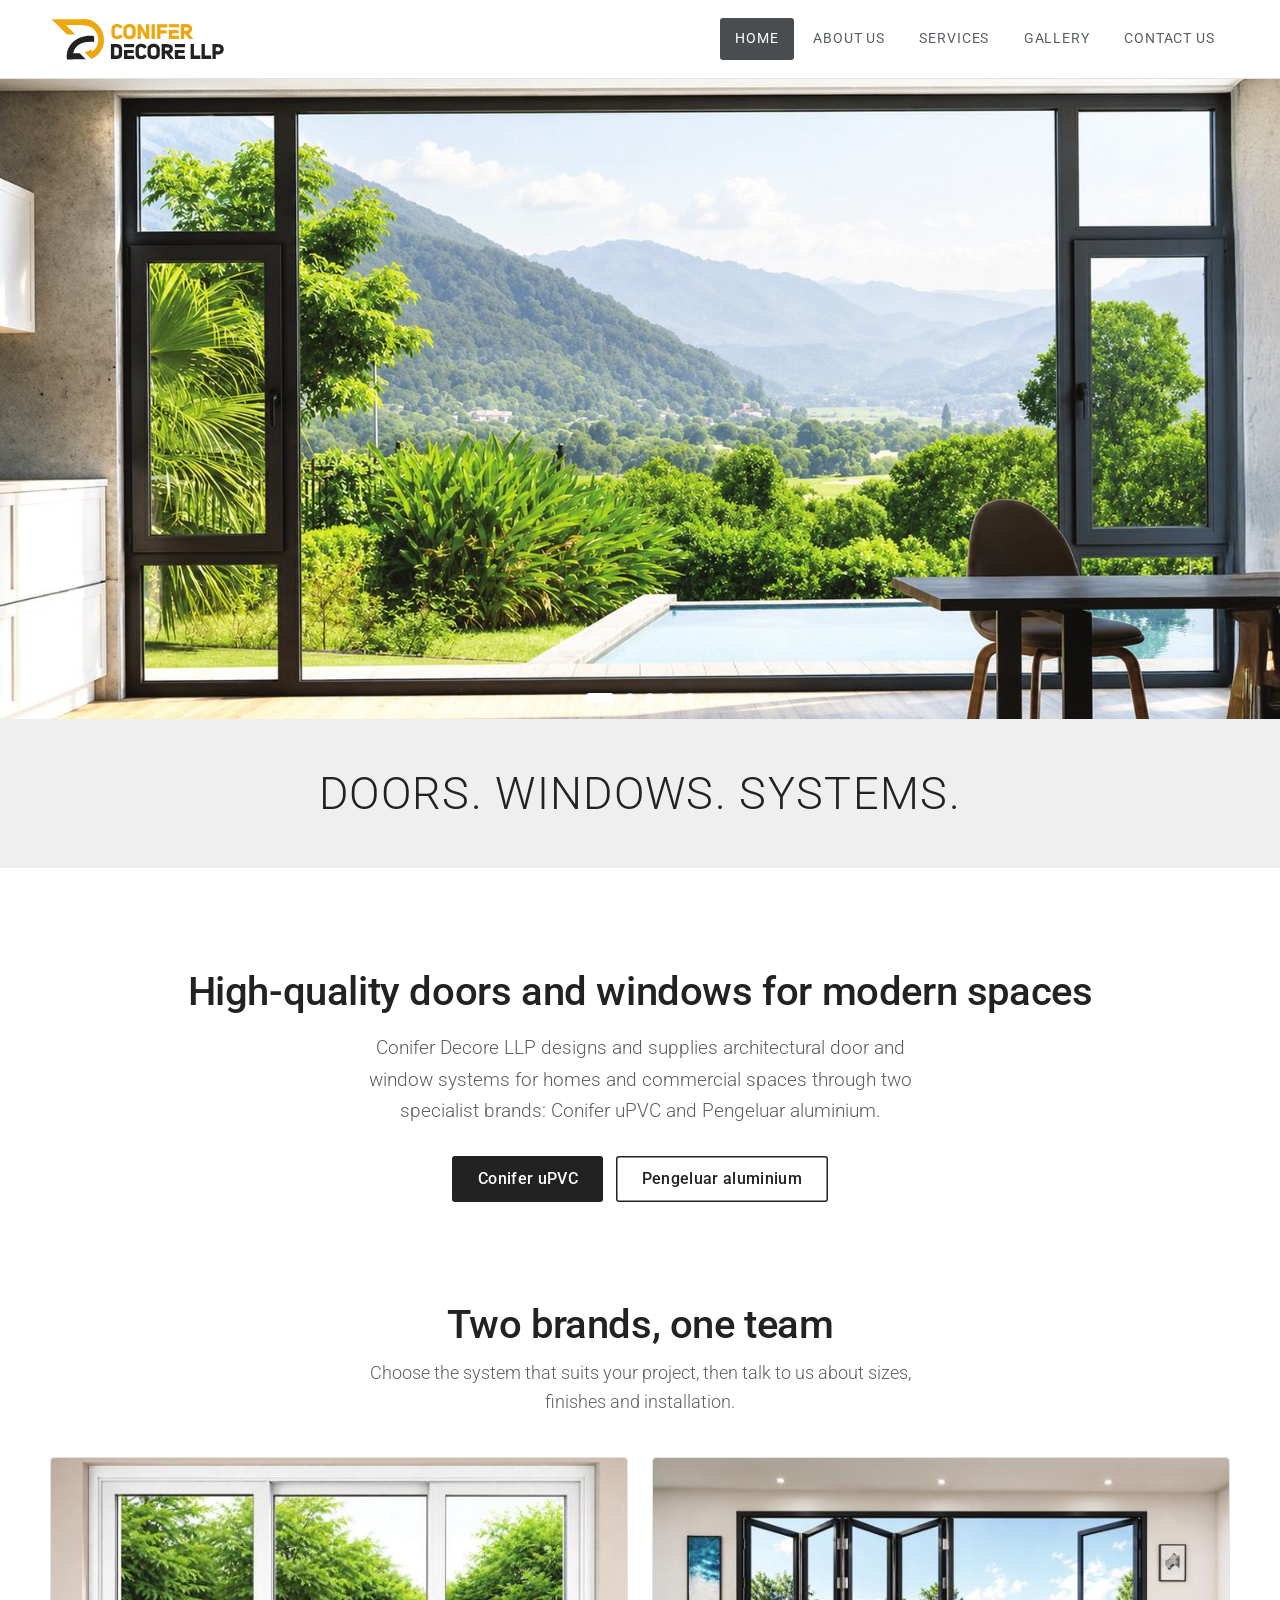
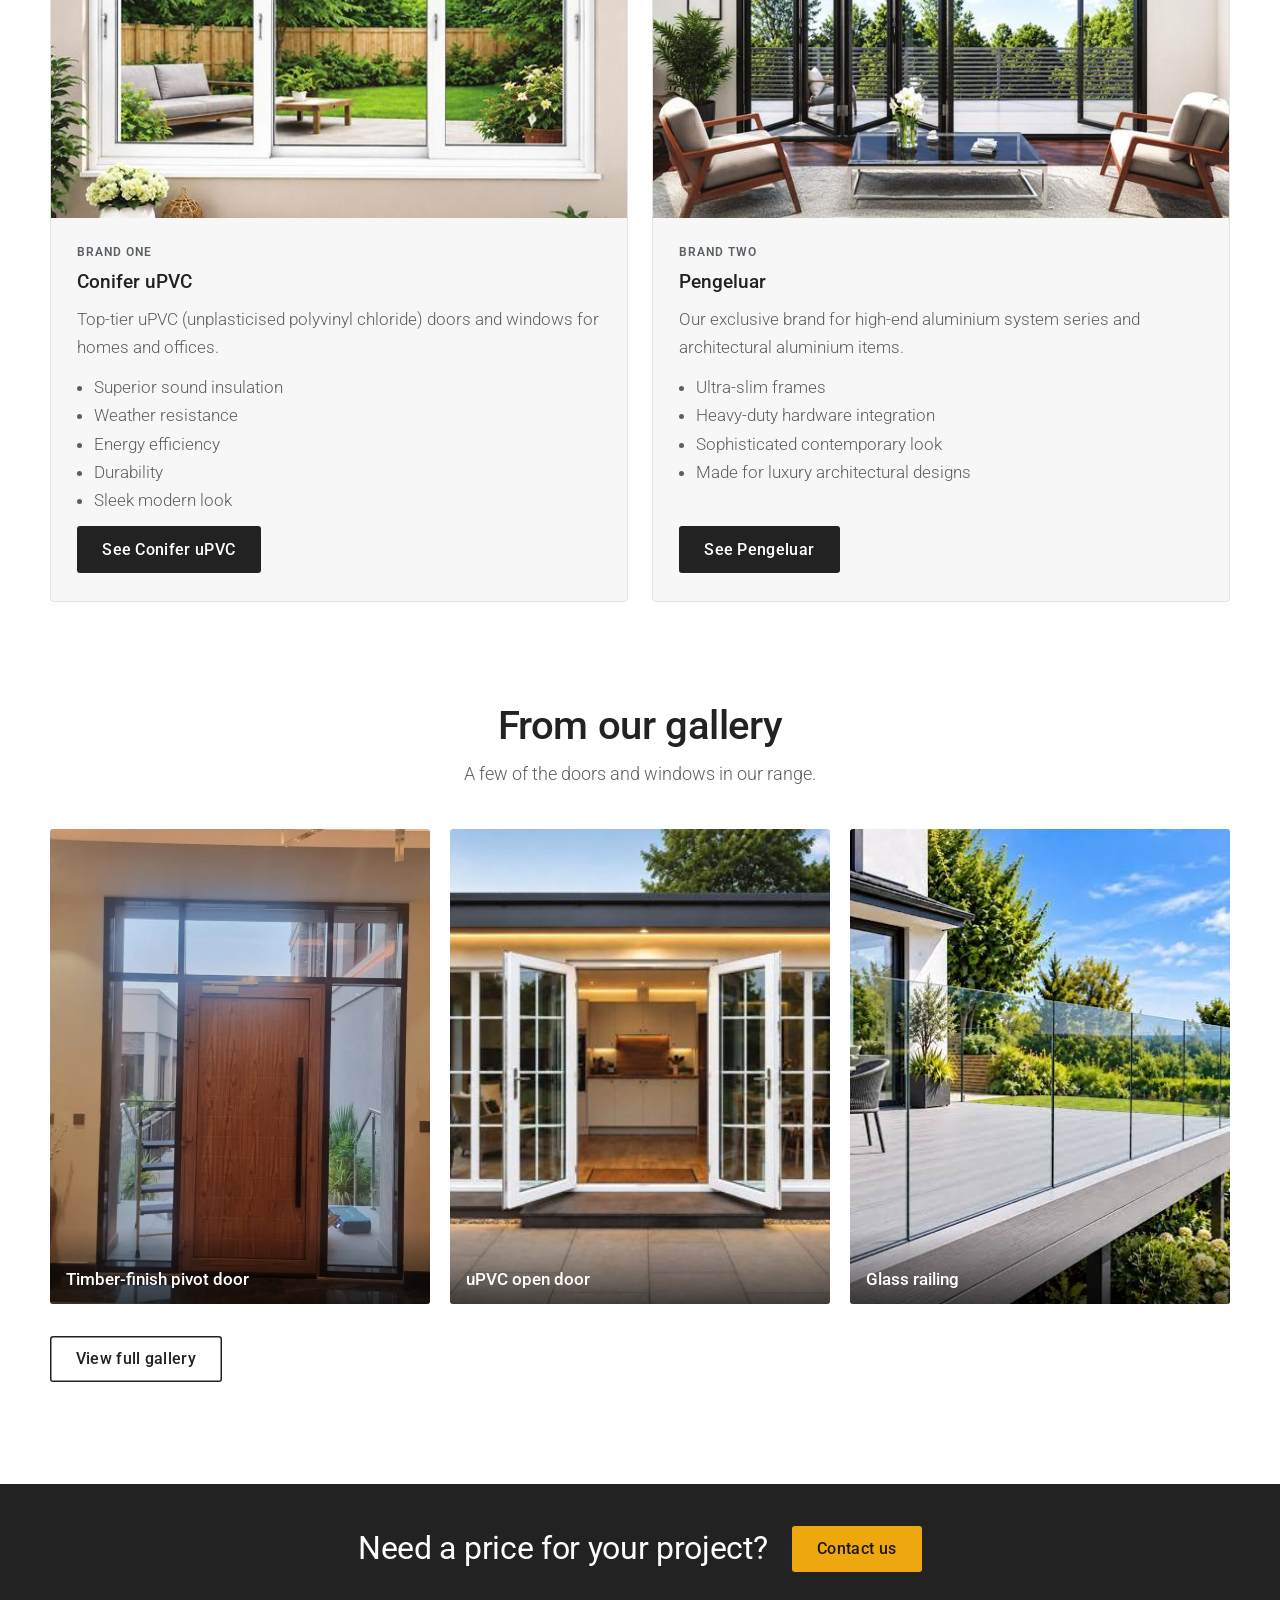
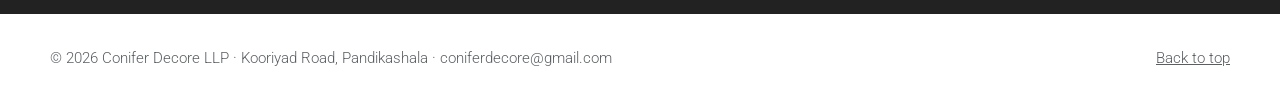
==== commit 671911de: "dfdfd" ====
--- a/index.html
+++ b/index.html
@@ -9,28 +9,31 @@
 <title>Conifer Decore LLP</title>
 <link rel="preconnect" href="https://fonts.googleapis.com">
 <link rel="preconnect" href="https://fonts.gstatic.com" crossorigin>
-<link href="https://fonts.googleapis.com/css2?family=Bricolage+Grotesque:opsz,wght@12..96,500;12..96,700&family=Hanken+Grotesk:wght@400;500;600&display=swap" rel="stylesheet">
+<link href="https://fonts.googleapis.com/css2?family=Roboto:wght@300;400;500;700&display=swap" rel="stylesheet">
 <link rel="stylesheet" href="css/style.css">
 </head>
 <body>
-<header>
-  <div class="wrap bar">
-    <a class="logo" href="#top" aria-label="Conifer Decore LLP home"><svg class="mark" viewBox="136 246 294 74" role="img" aria-label="Conifer Decore LLP"><path fill="currentColor" d="M 185.945312 307.128906 L 174.925781 307.128906 C 178.859375 290.363281 194.878906 286.675781 210.15625 288.082031 C 210.667969 284.816406 210.46875 281.265625 209.621094 278.109375 C 184.933594 274.707031 161.496094 290.984375 164.496094 317.175781 L 164.597656 317.175781 L 164.597656 317.277344 L 174.671875 317.277344 C 174.671875 317.253906 174.671875 317.226562 174.644531 317.199219 L 196.046875 317.199219 Z M 185.945312 307.128906 "/><path fill="#EEA70F" d="M 192.28125 249.582031 L 138.644531 249.582031 L 148.589844 259.523438 L 148.640625 259.523438 C 151.101562 262.058594 161.667969 272.578125 164.363281 275.273438 L 178.375 275.273438 L 162.753906 259.523438 C 175.796875 260.527344 202.367188 255.300781 211.097656 268.167969 C 220.472656 278.394531 218.621094 296.046875 207.390625 304.164062 C 207.308594 304.085938 204.292969 301.039062 204.09375 300.839844 C 201.28125 303.0625 197.957031 304.621094 194.304688 305.238281 L 205.652344 316.585938 C 208.824219 315.257812 211.738281 313.492188 214.34375 311.347656 L 214.550781 311.320312 L 214.472656 311.242188 C 239.363281 292.046875 224.347656 248.65625 192.28125 249.582031 "/><path fill="currentColor" d="M 251.675781 308.449219 C 251.476562 311.800781 246.351562 310.695312 244.042969 310.898438 L 244.042969 297.132812 C 254.71875 296.15625 251.070312 301.039062 251.675781 308.449219 M 254.503906 293.578125 C 251.125 290.503906 242.726562 291.722656 238.441406 291.5 L 238.441406 316.53125 C 245.019531 316.417969 257.480469 318.289062 257.308594 308.449219 C 256.992188 304.425781 258.660156 296.035156 254.503906 293.578125 "/><path fill="currentColor" d="M 293.859375 308.925781 C 292.449219 312.207031 285.746094 312.546875 285.4375 308.484375 C 285.4375 308.484375 285.4375 299.546875 285.4375 299.546875 C 285.792969 295.359375 292.761719 295.734375 294.085938 299.234375 L 298.609375 296.78125 C 295.296875 288.191406 279.773438 289.824219 279.871094 299.546875 L 279.871094 308.484375 C 279.960938 318.335938 294.898438 319.601562 298.839844 311.40625 L 293.980469 308.691406 Z M 293.859375 308.925781 "/><path fill="currentColor" d="M 315.066406 308.484375 C 314.726562 312.332031 305.96875 312.347656 305.632812 308.484375 C 306.089844 306.6875 304.417969 298.304688 306.992188 297.515625 C 317.125 293.953125 314.914062 302.042969 315.066406 308.484375 M 317.585938 293.363281 C 311.9375 289.015625 300.058594 291.015625 300.070312 299.582031 C 300.375 302.859375 299.082031 310.546875 301.609375 313.160156 C 306.511719 319.597656 320.714844 317.683594 320.667969 308.484375 C 320.316406 304.234375 322.136719 295.96875 317.585938 293.363281 "/><path fill="currentColor" d="M 333.714844 302.410156 L 329.429688 302.410156 L 329.429688 297.132812 C 331.066406 297.277344 335.417969 296.660156 336.511719 297.878906 C 338.054688 299.855469 336.761719 302.683594 333.714844 302.410156 M 342.734375 299.582031 C 343.007812 289.40625 330.441406 291.710938 323.796875 291.5 L 323.796875 316.53125 L 329.429688 316.53125 L 329.429688 307.558594 L 330.855469 307.558594 C 330.949219 307.679688 337.738281 316.425781 337.820312 316.53125 L 344.734375 316.53125 L 337.351562 307.121094 C 340.921875 306.261719 342.734375 303.726562 342.734375 299.582031 "/><path fill="currentColor" d="M 378.136719 291.5 L 372.535156 291.5 L 372.535156 316.53125 L 388.738281 316.53125 L 388.738281 310.898438 L 378.136719 310.898438 Z M 378.136719 291.5 "/><path fill="currentColor" d="M 396.496094 291.5 L 390.894531 291.5 L 390.894531 316.53125 L 407.097656 316.53125 L 407.097656 310.898438 L 396.496094 310.898438 Z M 396.496094 291.5 "/><path fill="currentColor" d="M 421.757812 302.648438 C 420.589844 304.242188 416.535156 303.5 414.820312 303.660156 L 414.820312 297.132812 C 418.558594 296.699219 425.277344 297.382812 421.757812 302.648438 M 428.085938 298.808594 C 427.246094 289.785156 415.5625 291.574219 409.253906 291.5 L 409.253906 316.53125 L 414.820312 316.53125 L 414.820312 308.945312 C 421.671875 309.917969 429.28125 306.894531 428.085938 298.808594 "/><path fill="currentColor" d="M 260.472656 296.816406 L 277.609375 296.816406 L 277.609375 291.460938 L 260.472656 291.460938 Z M 260.472656 296.816406 "/><path fill="currentColor" d="M 266.109375 306.726562 L 276.671875 306.726562 L 276.671875 301.320312 L 260.472656 301.320312 L 260.472656 316.53125 L 277.609375 316.53125 L 277.609375 311.070312 L 266.109375 311.070312 Z M 266.109375 306.726562 "/><path fill="currentColor" d="M 345.988281 296.816406 L 363.125 296.816406 L 363.125 291.460938 L 345.988281 291.460938 Z M 345.988281 296.816406 "/><path fill="currentColor" d="M 351.625 306.726562 L 362.1875 306.726562 L 362.1875 301.320312 L 345.988281 301.320312 L 345.988281 316.53125 L 363.125 316.53125 L 363.125 311.070312 L 351.625 311.070312 Z M 351.625 306.726562 "/><path fill="#EEA70F" d="M 253.339844 275.441406 C 251.925781 278.726562 245.226562 279.066406 244.917969 275 L 244.917969 266.0625 C 245.273438 261.875 252.242188 262.25 253.566406 265.75 L 258.085938 263.296875 C 254.773438 254.707031 239.253906 256.339844 239.351562 266.0625 L 239.351562 275 C 239.441406 284.851562 254.378906 286.117188 258.320312 277.921875 L 253.460938 275.207031 Z M 253.339844 275.441406 "/><path fill="#EEA70F" d="M 274.546875 275 C 274.207031 278.847656 265.449219 278.863281 265.113281 275 C 265.570312 273.199219 263.898438 264.820312 266.472656 264.03125 C 276.589844 260.457031 274.398438 268.570312 274.546875 275 M 280.148438 266.097656 C 280.148438 263.460938 279.109375 261.371094 277.066406 259.878906 C 271.417969 255.535156 259.539062 257.53125 259.546875 266.097656 C 259.851562 269.375 258.5625 277.0625 261.089844 279.675781 C 265.992188 286.113281 280.195312 284.199219 280.148438 275 Z M 280.148438 266.097656 "/><path fill="#EEA70F" d="M 288.910156 270.84375 L 288.339844 267.191406 C 288.824219 269.035156 296.09375 281.113281 297.171875 283.046875 L 303.011719 283.046875 L 303.011719 258.015625 L 297.410156 258.015625 C 297.496094 261.746094 297.066406 271.5625 298.011719 275.292969 C 297.503906 272.59375 290.136719 260.589844 288.699219 258.015625 L 283.277344 258.015625 L 283.277344 283.046875 L 288.910156 283.046875 Z M 288.910156 270.84375 "/><path fill="#EEA70F" d="M 312.398438 258.015625 L 306.796875 258.015625 L 306.796875 283.046875 L 312.398438 283.046875 Z M 312.398438 258.015625 "/><path fill="#EEA70F" d="M 331.867188 268.371094 L 321.820312 268.371094 L 321.820312 263.476562 L 333.285156 263.476562 L 333.285156 258.015625 L 316.183594 258.015625 L 316.183594 283.046875 L 321.820312 283.046875 L 321.820312 273.902344 L 331.867188 273.902344 Z M 331.867188 268.371094 "/><path fill="#EEA70F" d="M 366.011719 268.925781 L 361.726562 268.925781 L 361.726562 263.648438 C 363.210938 263.757812 366.886719 263.355469 368.191406 264 C 370.683594 265.414062 369.324219 269.359375 366.011719 268.925781 M 369.644531 273.636719 C 375.609375 272.890625 376.707031 263.316406 372.457031 259.996094 C 369.347656 256.933594 360.183594 258.292969 356.089844 258.015625 L 356.089844 283.046875 L 361.726562 283.046875 L 361.726562 274.078125 L 363.148438 274.078125 C 363.242188 274.195312 370.03125 282.941406 370.113281 283.046875 L 377.027344 283.046875 Z M 369.644531 273.636719 "/><path fill="#EEA70F" d="M 353.03125 258.015625 L 335.894531 258.015625 L 335.894531 263.367188 L 353.03125 263.367188 Z M 353.03125 258.015625 "/><path fill="#EEA70F" d="M 353.03125 277.621094 L 341.527344 277.621094 L 341.527344 273.277344 L 352.09375 273.277344 L 352.09375 267.871094 L 335.894531 267.871094 L 335.894531 283.082031 L 353.03125 283.082031 Z M 353.03125 277.621094 "/></svg></a>
-    <nav aria-label="Main"><ul><li><a href="#upvc">Conifer uPVC</a></li><li><a href="#alu">Pengeluar</a></li><li><a href="#quote">Contact</a></li></ul></nav>
-    <a class="btn" href="#quote">Request a quote</a>
-  </div>
-</header>
+<header><div class="wrap bar">
+<a class="logo" href="index.html" aria-label="Conifer Decore LLP home"><svg class="mark" viewBox="136 246 294 74" role="img" aria-label="Conifer Decore LLP"><path fill="currentColor" d="M 185.945312 307.128906 L 174.925781 307.128906 C 178.859375 290.363281 194.878906 286.675781 210.15625 288.082031 C 210.667969 284.816406 210.46875 281.265625 209.621094 278.109375 C 184.933594 274.707031 161.496094 290.984375 164.496094 317.175781 L 164.597656 317.175781 L 164.597656 317.277344 L 174.671875 317.277344 C 174.671875 317.253906 174.671875 317.226562 174.644531 317.199219 L 196.046875 317.199219 Z M 185.945312 307.128906 "/><path fill="#EEA70F" d="M 192.28125 249.582031 L 138.644531 249.582031 L 148.589844 259.523438 L 148.640625 259.523438 C 151.101562 262.058594 161.667969 272.578125 164.363281 275.273438 L 178.375 275.273438 L 162.753906 259.523438 C 175.796875 260.527344 202.367188 255.300781 211.097656 268.167969 C 220.472656 278.394531 218.621094 296.046875 207.390625 304.164062 C 207.308594 304.085938 204.292969 301.039062 204.09375 300.839844 C 201.28125 303.0625 197.957031 304.621094 194.304688 305.238281 L 205.652344 316.585938 C 208.824219 315.257812 211.738281 313.492188 214.34375 311.347656 L 214.550781 311.320312 L 214.472656 311.242188 C 239.363281 292.046875 224.347656 248.65625 192.28125 249.582031 "/><path fill="currentColor" d="M 251.675781 308.449219 C 251.476562 311.800781 246.351562 310.695312 244.042969 310.898438 L 244.042969 297.132812 C 254.71875 296.15625 251.070312 301.039062 251.675781 308.449219 M 254.503906 293.578125 C 251.125 290.503906 242.726562 291.722656 238.441406 291.5 L 238.441406 316.53125 C 245.019531 316.417969 257.480469 318.289062 257.308594 308.449219 C 256.992188 304.425781 258.660156 296.035156 254.503906 293.578125 "/><path fill="currentColor" d="M 293.859375 308.925781 C 292.449219 312.207031 285.746094 312.546875 285.4375 308.484375 C 285.4375 308.484375 285.4375 299.546875 285.4375 299.546875 C 285.792969 295.359375 292.761719 295.734375 294.085938 299.234375 L 298.609375 296.78125 C 295.296875 288.191406 279.773438 289.824219 279.871094 299.546875 L 279.871094 308.484375 C 279.960938 318.335938 294.898438 319.601562 298.839844 311.40625 L 293.980469 308.691406 Z M 293.859375 308.925781 "/><path fill="currentColor" d="M 315.066406 308.484375 C 314.726562 312.332031 305.96875 312.347656 305.632812 308.484375 C 306.089844 306.6875 304.417969 298.304688 306.992188 297.515625 C 317.125 293.953125 314.914062 302.042969 315.066406 308.484375 M 317.585938 293.363281 C 311.9375 289.015625 300.058594 291.015625 300.070312 299.582031 C 300.375 302.859375 299.082031 310.546875 301.609375 313.160156 C 306.511719 319.597656 320.714844 317.683594 320.667969 308.484375 C 320.316406 304.234375 322.136719 295.96875 317.585938 293.363281 "/><path fill="currentColor" d="M 333.714844 302.410156 L 329.429688 302.410156 L 329.429688 297.132812 C 331.066406 297.277344 335.417969 296.660156 336.511719 297.878906 C 338.054688 299.855469 336.761719 302.683594 333.714844 302.410156 M 342.734375 299.582031 C 343.007812 289.40625 330.441406 291.710938 323.796875 291.5 L 323.796875 316.53125 L 329.429688 316.53125 L 329.429688 307.558594 L 330.855469 307.558594 C 330.949219 307.679688 337.738281 316.425781 337.820312 316.53125 L 344.734375 316.53125 L 337.351562 307.121094 C 340.921875 306.261719 342.734375 303.726562 342.734375 299.582031 "/><path fill="currentColor" d="M 378.136719 291.5 L 372.535156 291.5 L 372.535156 316.53125 L 388.738281 316.53125 L 388.738281 310.898438 L 378.136719 310.898438 Z M 378.136719 291.5 "/><path fill="currentColor" d="M 396.496094 291.5 L 390.894531 291.5 L 390.894531 316.53125 L 407.097656 316.53125 L 407.097656 310.898438 L 396.496094 310.898438 Z M 396.496094 291.5 "/><path fill="currentColor" d="M 421.757812 302.648438 C 420.589844 304.242188 416.535156 303.5 414.820312 303.660156 L 414.820312 297.132812 C 418.558594 296.699219 425.277344 297.382812 421.757812 302.648438 M 428.085938 298.808594 C 427.246094 289.785156 415.5625 291.574219 409.253906 291.5 L 409.253906 316.53125 L 414.820312 316.53125 L 414.820312 308.945312 C 421.671875 309.917969 429.28125 306.894531 428.085938 298.808594 "/><path fill="currentColor" d="M 260.472656 296.816406 L 277.609375 296.816406 L 277.609375 291.460938 L 260.472656 291.460938 Z M 260.472656 296.816406 "/><path fill="currentColor" d="M 266.109375 306.726562 L 276.671875 306.726562 L 276.671875 301.320312 L 260.472656 301.320312 L 260.472656 316.53125 L 277.609375 316.53125 L 277.609375 311.070312 L 266.109375 311.070312 Z M 266.109375 306.726562 "/><path fill="currentColor" d="M 345.988281 296.816406 L 363.125 296.816406 L 363.125 291.460938 L 345.988281 291.460938 Z M 345.988281 296.816406 "/><path fill="currentColor" d="M 351.625 306.726562 L 362.1875 306.726562 L 362.1875 301.320312 L 345.988281 301.320312 L 345.988281 316.53125 L 363.125 316.53125 L 363.125 311.070312 L 351.625 311.070312 Z M 351.625 306.726562 "/><path fill="#EEA70F" d="M 253.339844 275.441406 C 251.925781 278.726562 245.226562 279.066406 244.917969 275 L 244.917969 266.0625 C 245.273438 261.875 252.242188 262.25 253.566406 265.75 L 258.085938 263.296875 C 254.773438 254.707031 239.253906 256.339844 239.351562 266.0625 L 239.351562 275 C 239.441406 284.851562 254.378906 286.117188 258.320312 277.921875 L 253.460938 275.207031 Z M 253.339844 275.441406 "/><path fill="#EEA70F" d="M 274.546875 275 C 274.207031 278.847656 265.449219 278.863281 265.113281 275 C 265.570312 273.199219 263.898438 264.820312 266.472656 264.03125 C 276.589844 260.457031 274.398438 268.570312 274.546875 275 M 280.148438 266.097656 C 280.148438 263.460938 279.109375 261.371094 277.066406 259.878906 C 271.417969 255.535156 259.539062 257.53125 259.546875 266.097656 C 259.851562 269.375 258.5625 277.0625 261.089844 279.675781 C 265.992188 286.113281 280.195312 284.199219 280.148438 275 Z M 280.148438 266.097656 "/><path fill="#EEA70F" d="M 288.910156 270.84375 L 288.339844 267.191406 C 288.824219 269.035156 296.09375 281.113281 297.171875 283.046875 L 303.011719 283.046875 L 303.011719 258.015625 L 297.410156 258.015625 C 297.496094 261.746094 297.066406 271.5625 298.011719 275.292969 C 297.503906 272.59375 290.136719 260.589844 288.699219 258.015625 L 283.277344 258.015625 L 283.277344 283.046875 L 288.910156 283.046875 Z M 288.910156 270.84375 "/><path fill="#EEA70F" d="M 312.398438 258.015625 L 306.796875 258.015625 L 306.796875 283.046875 L 312.398438 283.046875 Z M 312.398438 258.015625 "/><path fill="#EEA70F" d="M 331.867188 268.371094 L 321.820312 268.371094 L 321.820312 263.476562 L 333.285156 263.476562 L 333.285156 258.015625 L 316.183594 258.015625 L 316.183594 283.046875 L 321.820312 283.046875 L 321.820312 273.902344 L 331.867188 273.902344 Z M 331.867188 268.371094 "/><path fill="#EEA70F" d="M 366.011719 268.925781 L 361.726562 268.925781 L 361.726562 263.648438 C 363.210938 263.757812 366.886719 263.355469 368.191406 264 C 370.683594 265.414062 369.324219 269.359375 366.011719 268.925781 M 369.644531 273.636719 C 375.609375 272.890625 376.707031 263.316406 372.457031 259.996094 C 369.347656 256.933594 360.183594 258.292969 356.089844 258.015625 L 356.089844 283.046875 L 361.726562 283.046875 L 361.726562 274.078125 L 363.148438 274.078125 C 363.242188 274.195312 370.03125 282.941406 370.113281 283.046875 L 377.027344 283.046875 Z M 369.644531 273.636719 "/><path fill="#EEA70F" d="M 353.03125 258.015625 L 335.894531 258.015625 L 335.894531 263.367188 L 353.03125 263.367188 Z M 353.03125 258.015625 "/><path fill="#EEA70F" d="M 353.03125 277.621094 L 341.527344 277.621094 L 341.527344 273.277344 L 352.09375 273.277344 L 352.09375 267.871094 L 335.894531 267.871094 L 335.894531 283.082031 L 353.03125 283.082031 Z M 353.03125 277.621094 "/></svg></a>
+<button class="menubtn" id="menubtn" aria-label="Menu" aria-expanded="false" aria-controls="menu"><span></span><span></span><span></span></button>
+<nav class="menu" id="menu" aria-label="Main"><ul><li><a data-p="home" href="index.html" aria-current="page">Home</a></li><li><a data-p="about" href="about.html">About us</a></li><li><a data-p="services" href="services.html">Services</a></li><li><a data-p="gallery" href="gallery.html">Gallery</a></li><li><a data-p="contact" href="contact.html">Contact us</a></li></ul></nav>
+</div></header>
 
-<main id="top">
-<div class="phero"><div class="wrap">
-  <div>
-    <h1>Door and window systems for modern homes and commercial spaces</h1>
-    <p class="lede">Conifer Decore LLP designs and supplies high-quality architectural door and window systems through two specialist brands: Conifer uPVC and Pengeluar aluminium.</p>
-    <div class="cta"><button class="btn go" data-t="upvc">Conifer uPVC</button><button class="btn ghost go" data-t="alu">Pengeluar aluminium</button></div>
-  </div>
-  <img class="big" src="images/building-dusk.jpg" alt="Modern glass-fronted building lit at dusk">
-</div></div>
-
+<main data-page="home" id="home">
+<div class="slider" id="slider" aria-label="Featured projects">
+ <div class="slide active"><img src="images/slide-1-garden-view.jpg" alt="Large black-framed window with a garden and mountain view" fetchpriority="high"></div>
+ <div class="slide"><img src="images/slide-2-lake-corner.jpg" alt="Folding glass corner doors overlooking a lake" loading="lazy"></div>
+ <div class="slide"><img src="images/slide-3-pool-terrace.jpg" alt="Sliding doors opening to a pool terrace" loading="lazy"></div>
+ <div class="slide"><img src="images/slide-4-folding-doors.jpg" alt="Slim folding doors in a bright living room" loading="lazy"></div>
+ <div class="slide"><img src="images/slide-5-house-dusk.jpg" alt="Modern house with large glazed doors at dusk" loading="lazy"></div>
+ <div class="dots"><button aria-label="Show image 1" aria-current="true"></button><button aria-label="Show image 2"></button><button aria-label="Show image 3"></button><button aria-label="Show image 4"></button><button aria-label="Show image 5"></button></div>
+</div>
+<div class="band"><h1>Doors. Windows. Systems.</h1></div>
+<section class="intro"><div class="wrap">
+  <h2>High-quality doors and windows for modern spaces</h2>
+  <p class="lede">Conifer Decore LLP designs and supplies architectural door and window systems for homes and commercial spaces through two specialist brands: Conifer uPVC and Pengeluar aluminium.</p>
+  <div class="cta"><a class="btn" href="services.html#upvc">Conifer uPVC</a><a class="btn ghost" href="services.html#alu">Pengeluar aluminium</a></div>
+</div></section>
 <section style="padding-top:0"><div class="wrap">
   <div class="head"><h2>Two brands, one team</h2><p>Choose the system that suits your project, then talk to us about sizes, finishes and installation.</p></div>
   <div class="brands">
@@ -38,60 +41,27 @@
       <small>Brand one</small><h3>Conifer uPVC</h3>
       <p>Top-tier uPVC (unplasticised polyvinyl chloride) doors and windows for homes and offices.</p>
       <ul><li>Superior sound insulation</li><li>Weather resistance</li><li>Energy efficiency</li><li>Durability</li><li>Sleek modern look</li></ul>
-      <button class="btn go" data-t="upvc">See Conifer uPVC</button></div></article>
+      <a class="btn" href="services.html#upvc">See Conifer uPVC</a></div></article>
     <article class="brand"><img src="images/folding-doors.jpg" alt="Slim black folding aluminium doors opening to a lake view" loading="lazy"><div>
       <small>Brand two</small><h3>Pengeluar</h3>
       <p>Our exclusive brand for high-end aluminium system series and architectural aluminium items.</p>
       <ul><li>Ultra-slim frames</li><li>Heavy-duty hardware integration</li><li>Sophisticated contemporary look</li><li>Made for luxury architectural designs</li></ul>
-      <button class="btn go" data-t="alu">See Pengeluar</button></div></article>
+      <a class="btn" href="services.html#alu">See Pengeluar</a></div></article>
   </div>
 </div></section>
-
-<section class="upvc" id="upvc"><div class="wrap">
-  <div class="head"><h2>Conifer uPVC doors and windows</h2><p>A low-maintenance alternative with the benefits of wood and aluminium and none of their weaknesses.</p></div>
-  <p class="lede">uPVC is a widely used building material that comes in many finishes and colours and is often used in place of wood for window frames and doors.</p>
-  <div class="adv" id="adv"></div>
-  <h3 class="sub">Profile colours</h3>
-  <div class="cols" id="cols"></div>
-  <h3 class="sub">Styles</h3>
-  <div class="sgrid" id="ugrid"></div>
+<section style="padding-top:0"><div class="wrap">
+  <div class="head"><h2>From our gallery</h2><p>A few of the doors and windows in our range.</p></div>
+  <div class="feat">
+    <a href="gallery.html#g-timber-finish-pivot-door"><img src="images/hero-timber-door.jpg" alt="Timber-finish pivot door" loading="lazy"><span>Timber-finish pivot door</span></a>
+    <a href="gallery.html#g-upvc-open-door"><img src="images/upvc-open-door.jpg" alt="White uPVC double doors" loading="lazy"><span>uPVC open door</span></a>
+    <a href="gallery.html#g-glass-railing"><img src="images/glass-railing-deck.jpg" alt="Glass railing on a deck" loading="lazy"><span>Glass railing</span></a>
+  </div>
+  <a class="btn ghost" href="gallery.html">View full gallery</a>
 </div></section>
-
-<section id="alu"><div class="wrap">
-  <div class="head"><h2>Pengeluar aluminium systems</h2><p>Strong enough for extreme loads, low maintenance, non-flammable, colourfast and fully recyclable.</p></div>
-  <div class="ben"><img src="images/stairwell.jpg" alt="Bright stairwell with large glazed windows" loading="lazy"><dl id="ben"></dl></div>
-  <h3 class="sub" style="margin-top:3rem">The Pengeluar series</h3>
-  <p class="lede" style="margin-bottom:1.5rem">Eleven profile series, from slim 27 mm windows to heavy doors, folding walls, railings and partitions.</p>
-  <div class="sgrid" id="sgrid"></div>
-</div></section>
-
-<section class="contact" id="quote"><div class="wrap">
-  <div>
-    <h2>Tell us what you need</h2>
-    <p class="lede">Share a few details and we’ll reply within one working day with next steps.</p>
-    <ul class="direct">
-      <li><a href="https://wa.me/919961707498" target="_blank" rel="noopener">WhatsApp: +91 99617 07498</a></li>
-      <li><a href="tel:+919961707498">Call: +91 99617 07498</a></li>
-      <li><a href="tel:+919747672126">Call: +91 97476 72126</a></li>
-      <li><a href="mailto:coniferdecore@gmail.com">Email: coniferdecore@gmail.com</a></li>
-      <li>Kooriyad Road, Pandikashala</li>
-    </ul>
-  </div>
-  <div id="formbox">
-  <form id="form" novalidate>
-    <label>Your name<input name="name" autocomplete="name" required><span class="err" data-for="name"></span></label>
-    <label>Phone or email<input name="contact" autocomplete="email" required><span class="err" data-for="contact"></span></label>
-    <label>What are you looking for?
-      <select name="type"><option>Doors</option><option>Windows</option><option>Doors and windows</option></select>
-    </label>
-    <label>Project details<textarea name="msg" placeholder="Sizes, number of openings, preferred colour"></textarea></label>
-    <button class="btn" type="submit">Send request</button>
-  </form></div>
-</div></section>
+<div class="banner"><div class="wrap"><h2>Need a price for your project?</h2><a class="btn" href="contact.html">Contact us</a></div></div>
 </main>
 
 <footer><div class="wrap"><span>© 2026 Conifer Decore LLP · Kooriyad Road, Pandikashala · coniferdecore@gmail.com</span><a href="#" id="up">Back to top</a></div></footer>
-
 <script src="js/main.js"></script>
 </body>
 </html>
--- a/css/style.css
+++ b/css/style.css
@@ -1,190 +1,153 @@
-:root{
-  --bg:#ECEFF0;--surface:#F8F9FA;--ink:#171C20;--muted:#53606A;--line:#CBD2D6;
-  --accent:#1F5A6B;--accent-ink:#fff;--glass:#9CC3CF;
-  --display:"Bricolage Grotesque","Segoe UI",system-ui,sans-serif;
-  --body:"Hanken Grotesk","Segoe UI",system-ui,sans-serif;
-  box-sizing:border-box;padding-top:env(safe-area-inset-top,0px);padding-bottom:env(safe-area-inset-bottom,0px);
-}
-@media (prefers-color-scheme:dark){:root:not([data-theme="light"]){
-  --bg:#12171A;--surface:#1B2226;--ink:#E8ECEE;--muted:#9BA7AE;--line:#2D383E;--accent:#7FC0D2;--accent-ink:#0d1417;--glass:#2d5360}}
-:root[data-theme="dark"]{--bg:#12171A;--surface:#1B2226;--ink:#E8ECEE;--muted:#9BA7AE;--line:#2D383E;--accent:#7FC0D2;--accent-ink:#0d1417;--glass:#2d5360}
+:root{--bg:#FFFFFF;--surface:#F7F7F7;--band:#EFEFEF;--ink:#222222;--muted:#5A5F63;--line:#E3E3E3;--accent:#EEA70F;--accent-ink:#1a1a1a;--glass:#9CC3CF;--active:#4A4D50;
+--display:Roboto,"Segoe UI",system-ui,sans-serif;--body:Roboto,"Segoe UI",system-ui,sans-serif;
+box-sizing:border-box;padding-top:env(safe-area-inset-top,0px);padding-bottom:env(safe-area-inset-bottom,0px)}
+@media(prefers-color-scheme:dark){:root:not([data-theme="light"]){--bg:#121416;--surface:#1A1D20;--band:#202427;--ink:#F1F1F1;--muted:#A3A9AE;--line:#2C3033;--accent:#EEA70F;--accent-ink:#1a1a1a;--glass:#2d5360}}
+:root[data-theme="dark"]{--bg:#121416;--surface:#1A1D20;--band:#202427;--ink:#F1F1F1;--muted:#A3A9AE;--line:#2C3033;--accent:#EEA70F;--accent-ink:#1a1a1a;--glass:#2d5360}
 *,*::before,*::after{box-sizing:border-box}
-html{scroll-padding-top:calc(env(safe-area-inset-top,0px) + 76px);scroll-behavior:smooth}
-body{margin:0;background:var(--bg);color:var(--ink);font:400 1.0625rem/1.6 var(--body);-webkit-font-smoothing:antialiased}
-img{max-width:100%;display:block}
-a{color:inherit}
-:focus-visible{outline:3px solid var(--accent);outline-offset:3px}
+html{scroll-padding-top:calc(env(safe-area-inset-top,0px) + 84px);scroll-behavior:smooth}
+body{margin:0;background:var(--bg);color:var(--ink);font:300 1.0625rem/1.65 var(--body);-webkit-font-smoothing:antialiased}
+img{max-width:100%;display:block}a{color:inherit}
+:focus-visible{outline:3px solid var(--ink);outline-offset:3px}
 .wrap{width:min(1180px,100% - 2.5rem);margin-inline:auto}
-h1,h2,h3{font-family:var(--display);line-height:1.05;letter-spacing:-.02em;margin:0}
-h1{font-size:clamp(2.6rem,6.2vw,5rem);font-weight:700}
-h2{font-size:clamp(1.9rem,4vw,3rem);font-weight:700}
-h3{font-size:1.25rem;font-weight:500;letter-spacing:-.01em}
-p{margin:0}
-.lede{color:var(--muted);max-width:46ch;font-size:1.15rem}
+h1,h2,h3{font-family:var(--display);line-height:1.05;letter-spacing:-.01em;margin:0}
+h1{font-size:clamp(2rem,5vw,3.4rem);font-weight:500}h2{font-size:clamp(1.7rem,3.6vw,2.5rem);font-weight:500}h3{font-size:1.2rem;font-weight:500;letter-spacing:0}
+p{margin:0}.lede{color:var(--muted);max-width:52ch;font-size:1.2rem;font-weight:300}
+section{padding:clamp(3.5rem,8vw,6.5rem) 0}
+.head{display:flex;flex-direction:column;align-items:center;text-align:center;gap:.8rem;margin-bottom:2.5rem}.head p{color:var(--muted);max-width:56ch;font-size:1.1rem}
+.sub{font:500 1.35rem var(--display);margin:2.5rem 0 .6rem;text-align:center}
 
+/* header + menu */
 body::before{content:"";position:fixed;inset:0 0 auto;height:env(safe-area-inset-top,0px);background:var(--bg);z-index:30}
-header{position:sticky;top:env(safe-area-inset-top,0px);z-index:20;background:color-mix(in srgb,var(--bg) 88%,transparent);backdrop-filter:blur(10px);border-bottom:1px solid var(--line)}
-.bar{display:flex;align-items:center;justify-content:space-between;height:68px;gap:1rem}
-.logo{display:flex;align-items:center;gap:.6rem;font:700 1.35rem var(--display);text-decoration:none;letter-spacing:-.02em}
-.logo .mark{height:40px;width:auto;display:block}
-nav ul{display:flex;gap:1.75rem;list-style:none;margin:0;padding:0}
-nav a{text-decoration:none;font-weight:500;color:var(--muted)}
-nav a:hover{color:var(--ink)}
-.btn{display:inline-block;background:var(--accent);color:var(--accent-ink);padding:.8rem 1.4rem;border-radius:4px;font-weight:600;text-decoration:none;border:0;cursor:pointer;font:600 1rem var(--body);transition:transform .15s}
-.btn:hover{transform:translateY(-2px)}
-.btn.ghost{background:transparent;color:var(--ink);box-shadow:inset 0 0 0 1.5px var(--ink)}
-@media(max-width:760px){nav{display:none}}
+header{position:sticky;top:env(safe-area-inset-top,0px);z-index:20;background:var(--bg);border-bottom:1px solid var(--line)}
+.bar{display:flex;align-items:center;justify-content:space-between;height:78px;gap:1rem}
+.logo{display:flex;align-items:center;text-decoration:none}.logo .mark{height:44px;width:auto;display:block}
+.menu ul{display:flex;gap:.25rem;list-style:none;margin:0;padding:0}
+.menu a{display:block;padding:.6rem .95rem;border-radius:3px;text-decoration:none;font-weight:400;font-size:.9rem;letter-spacing:.06em;text-transform:uppercase;color:var(--muted)}
+.menu a:hover{color:var(--ink)}.menu a[aria-current="page"]{background:var(--active);color:#fff}
+.menubtn{display:none;width:52px;height:44px;border:0;background:var(--band);border-radius:6px;cursor:pointer;padding:0;flex-direction:column;align-items:center;justify-content:center;gap:5px}
+.menubtn span{display:block;width:24px;height:3px;border-radius:2px;background:var(--ink)}
+@media(max-width:900px){
+ .menubtn{display:flex}
+ .menu{display:none;position:absolute;left:0;right:0;top:100%;background:var(--surface);border-bottom:1px solid var(--line);box-shadow:0 22px 30px -22px rgba(0,0,0,.45)}
+ .menu.open{display:block}
+ .menu ul{display:block;width:min(1180px,100% - 2.5rem);margin:0 auto;padding:.25rem 0}
+ .menu a{padding:1.05rem .9rem;border-radius:0;font-size:.95rem;border-bottom:1px solid var(--line)}
+ .menu li:last-child a{border-bottom:0}
+ .logo .mark{height:38px}}
 
-/* hero */
-.hero{padding:clamp(2rem,6vw,5rem) 0 clamp(3rem,7vw,6rem)}
-.hero .wrap{display:grid;grid-template-columns:1.05fr .95fr;gap:clamp(2rem,5vw,5rem);align-items:center}
-.hero .lede{margin:1.5rem 0 2rem}
-.cta{display:flex;gap:.8rem;flex-wrap:wrap}
-.frame{position:relative;aspect-ratio:4/5;border:16px solid;border-color:#c9d0d4 #aab3b9 #8f989e #b7bfc4;border-radius:3px;overflow:hidden;box-shadow:0 30px 60px -30px rgba(10,20,30,.55)}
-.frame>img{width:100%;height:100%;object-fit:cover}
-.pane{position:absolute;top:0;bottom:0;width:50%;z-index:2;background:linear-gradient(115deg,rgba(255,255,255,.55),rgba(156,195,207,.5) 40%,rgba(255,255,255,.25));backdrop-filter:blur(6px);border:6px solid #9aa3a9;transition:transform 1.5s cubic-bezier(.7,0,.2,1) .5s}
-.pane.l{left:0;border-right-width:3px}.pane.r{right:0;border-left-width:3px}
-.frame.open .pane.l{transform:translateX(-101%)}.frame.open .pane.r{transform:translateX(101%)}
-.mull{position:absolute;left:0;right:0;top:20%;height:6px;background:#9aa3a9;z-index:3;opacity:.0}
-@media(max-width:860px){.hero .wrap{grid-template-columns:1fr}.frame{aspect-ratio:1/1;max-width:520px}}
+/* buttons */
+.btn{display:inline-block;background:var(--ink);color:var(--bg);padding:.85rem 1.6rem;border-radius:3px;text-decoration:none;border:0;cursor:pointer;font:500 1rem var(--body);letter-spacing:.02em;transition:background .2s,color .2s}
+.btn:hover{background:var(--accent);color:#1a1a1a}.btn.ghost{background:transparent;color:var(--ink);box-shadow:inset 0 0 0 1.5px var(--ink)}
+.cta{display:flex;gap:.8rem;flex-wrap:wrap}.intro .cta,.pagehead .cta{justify-content:center}
+@media(max-width:420px){.wrap{width:calc(100% - 2rem)}.cta .btn{flex:1 1 100%;text-align:center}}
 
-/* facts */
-.facts{border-block:1px solid var(--line);background:var(--surface)}
-.facts ul{list-style:none;margin:0;padding:0;display:grid;grid-template-columns:repeat(4,1fr)}
-.facts li{padding:1.6rem 1.5rem;border-left:1px solid var(--line)}
-.facts li:first-child{border-left:0;padding-left:0}
-.facts strong{display:block;font:500 1.15rem var(--display);margin-bottom:.25rem}
-.facts span{color:var(--muted);font-size:.97rem}
-@media(max-width:860px){.facts ul{grid-template-columns:1fr 1fr}.facts li:nth-child(3){border-left:0;padding-left:0}.facts li{border-top:1px solid var(--line)}.facts li:nth-child(-n+2){border-top:0}}
+/* heroes */
+.phero{padding:clamp(2rem,6vw,4.5rem) 0}
+.phero .wrap{display:grid;grid-template-columns:1.1fr .9fr;gap:clamp(2rem,5vw,4rem);align-items:center}
+.phero .lede{margin:1.4rem 0 1.8rem}
+.phero img.big{width:100%;aspect-ratio:4/5;object-fit:cover;border-radius:3px;border:1px solid var(--line)}
+@media(max-width:860px){.phero .wrap{grid-template-columns:1fr}.phero img.big{aspect-ratio:3/2}}
+.band,.pagehead{background:var(--band);padding:clamp(2rem,5vw,3.2rem) 0;text-align:center}
+.band h1,.pagehead h1{font-weight:300;text-transform:uppercase;letter-spacing:.03em;font-size:clamp(1.7rem,4.6vw,2.8rem)}
+.pagehead .lede{margin:1rem auto 0}.pagehead .cta{margin-top:1.6rem}
+.intro{text-align:center}.intro .lede{margin:1.2rem auto 1.8rem}.wideimg{width:100%;aspect-ratio:21/9;object-fit:cover;border-radius:3px;margin-top:2.5rem}
 
-section{padding:clamp(3.5rem,8vw,7rem) 0}
-.head{display:flex;justify-content:space-between;align-items:end;gap:2rem;flex-wrap:wrap;margin-bottom:2.5rem}
-.head p{color:var(--muted);max-width:40ch}
+/* brands, features, banner */
+.brands{display:grid;grid-template-columns:1fr 1fr;gap:1.5rem}
+.brand{background:var(--surface);border:1px solid var(--line);border-radius:4px;overflow:hidden;display:flex;flex-direction:column}
+.brand img{width:100%;aspect-ratio:16/10;object-fit:cover}
+.brand>div{padding:1.6rem 1.6rem 1.8rem;display:flex;flex-direction:column;gap:.8rem;flex:1}
+.brand small,.sc small{font:600 .78rem var(--body);letter-spacing:.08em;text-transform:uppercase;color:var(--muted)}
+.brand p,.brand ul{color:var(--muted)}.brand ul{margin:0;padding-left:1.1rem}.brand .btn{align-self:flex-start;margin-top:auto}
+@media(max-width:760px){.brands{grid-template-columns:1fr}}
+.feat{display:grid;grid-template-columns:repeat(3,1fr);gap:1.25rem;margin-bottom:2rem}
+.feat a{display:block;position:relative;border-radius:3px;overflow:hidden;aspect-ratio:4/5;background:var(--line)}
+.feat img{width:100%;height:100%;object-fit:cover;transition:transform .5s}.feat a:hover img{transform:scale(1.04)}
+.feat span{position:absolute;left:0;right:0;bottom:0;padding:2.5rem 1rem .9rem;color:#fff;font:500 1.05rem var(--display);background:linear-gradient(transparent,rgba(0,0,0,.65))}
+@media(max-width:700px){.feat{grid-template-columns:1fr 1fr}.feat a:nth-child(3){display:none}}
+.banner{background:var(--ink);color:var(--bg);padding:0}
+.banner .btn{background:var(--accent);color:#1a1a1a}.banner .btn:hover{background:var(--bg);color:var(--ink)}
+.banner .wrap{display:flex;justify-content:center;text-align:center;align-items:center;gap:1.5rem;flex-wrap:wrap;padding-block:2.6rem}
+.banner h2{font-size:clamp(1.4rem,3vw,2rem);font-weight:400;max-width:28ch}
+
+/* about */
+.two{display:grid;grid-template-columns:1fr 1fr;gap:clamp(1.5rem,5vw,4rem)}
+.two>div{border-top:3px solid var(--ink);padding-top:1.2rem}.two h3{margin-bottom:.6rem}.two p,.two li{color:var(--muted)}.two ul{padding-left:1.1rem;margin:.8rem 0 0}
+@media(max-width:760px){.two{grid-template-columns:1fr}}
+.promise{background:var(--surface);border-block:1px solid var(--line)}
+.promise h2{margin-bottom:1rem}.promise p{max-width:56ch;color:var(--muted);font-size:1.15rem}
+
+/* services */
+.upvc{background:var(--surface);border-block:1px solid var(--line)}
+.adv{display:grid;grid-template-columns:repeat(3,1fr);gap:0 2rem;margin:2.5rem 0}
+.adv div{padding:1rem 0;border-top:1px solid var(--line)}.adv b{display:block;font:500 1.05rem var(--display)}.adv span{color:var(--muted);font-size:.95rem}
+@media(max-width:860px){.adv{grid-template-columns:1fr 1fr}}@media(max-width:520px){.adv{grid-template-columns:1fr}}
+.cols{display:flex;gap:1rem;flex-wrap:wrap;margin:1rem 0 2.5rem}
+.col{display:grid;justify-items:center;gap:.4rem;font-size:.85rem;color:var(--muted);width:84px;text-align:center}
+.col i{width:64px;height:64px;border-radius:50%;border:1px solid var(--line);background-size:cover;display:block}
+.ben{display:grid;grid-template-columns:.8fr 1.2fr;gap:clamp(2rem,5vw,4rem);align-items:start}
+.ben img{width:100%;border-radius:3px;position:sticky;top:calc(env(safe-area-inset-top,0px) + 90px);aspect-ratio:3/4;object-fit:cover}
+.ben dl{margin:0}.ben dt{font:500 1.2rem var(--display);padding-top:1.1rem;border-top:1px solid var(--line)}.ben dd{margin:.3rem 0 1.1rem;color:var(--muted)}
+@media(max-width:860px){.ben{grid-template-columns:1fr}.ben img{position:static;aspect-ratio:3/2}}
+.sgrid{display:grid;grid-template-columns:repeat(3,1fr);gap:1.25rem}
+.sc{background:var(--surface);border:1px solid var(--line);border-radius:4px;overflow:hidden}
+.sc img{width:100%;aspect-ratio:4/3;object-fit:cover;background:#fff}.sc>div{padding:1.1rem 1.2rem 1.3rem}
+.sc h3 small{display:block;margin-bottom:.3rem}.sc ul{margin:.7rem 0 0;padding-left:1.1rem;color:var(--muted);font-size:.96rem}.sc li{margin:.2rem 0}
+.sc.hl{outline:3px solid var(--accent);outline-offset:3px}
+.acts{display:flex;gap:.5rem;flex-wrap:wrap}.sc .acts{margin-top:.9rem}
+.sh{font:600 .88rem var(--body);padding:.45rem .95rem;border-radius:4px;border:1.5px solid var(--line);background:transparent;color:var(--ink);cursor:pointer}.sh:hover{border-color:var(--ink)}
+@media(max-width:900px){.sgrid{grid-template-columns:1fr 1fr}}@media(max-width:560px){.sgrid{grid-template-columns:1fr}}
+.steps{list-style:none;counter-reset:s;margin:0;padding:0;display:grid;grid-template-columns:repeat(4,1fr);gap:1.25rem}
+.steps li{counter-increment:s;border-top:3px solid var(--ink);padding-top:1.1rem}
+.steps li::before{content:counter(s);font:500 2rem var(--display);color:var(--ink);border-bottom:3px solid var(--accent);display:inline-block;margin-bottom:.4rem}
+.steps h3{margin:.4rem 0}.steps p{color:var(--muted);font-size:.98rem}
+@media(max-width:860px){.steps{grid-template-columns:1fr 1fr}}@media(max-width:520px){.steps{grid-template-columns:1fr}}
 
 /* gallery */
-.tabs{display:flex;gap:.5rem;margin-bottom:1.5rem}
+.tabs{display:flex;gap:.5rem;flex-wrap:wrap;justify-content:center;margin:1.5rem 0 0}
 .tabs button{font:500 .97rem var(--body);padding:.5rem 1.1rem;border-radius:99px;border:1.5px solid var(--line);background:transparent;color:var(--ink);cursor:pointer}
 .tabs button[aria-pressed="true"]{background:var(--ink);color:var(--bg);border-color:var(--ink)}
 .grid{display:grid;grid-template-columns:repeat(3,1fr);gap:1.25rem}
 .card{margin:0;background:var(--surface);border:1px solid var(--line);border-radius:4px;overflow:hidden;cursor:zoom-in;text-align:left;padding:0;font:inherit;color:inherit;display:block;width:100%}
-.card[hidden]{display:none}
-.card .ph{aspect-ratio:4/5;overflow:hidden;background:var(--line)}
-.card img{width:100%;height:100%;object-fit:cover;transition:transform .5s}
-.card:hover img{transform:scale(1.04)}
-.card .cap{padding:1rem 1.15rem 1.2rem}
-.card .cap p{color:var(--muted);font-size:.95rem;margin-top:.2rem}
-@media(max-width:900px){.grid{grid-template-columns:1fr 1fr}}
-@media(max-width:560px){.grid{grid-template-columns:1fr}}
+.card[hidden]{display:none}.card .ph{aspect-ratio:4/5;overflow:hidden;background:var(--line)}
+.card img{width:100%;height:100%;object-fit:cover;transition:transform .5s}.card:hover img{transform:scale(1.04)}
+.card .cap{padding:.9rem 1.1rem 1.1rem}.card .cap small{display:block;font:600 .74rem var(--body);letter-spacing:.08em;text-transform:uppercase;color:var(--muted);margin-bottom:.2rem}
+@media(max-width:900px){.grid{grid-template-columns:1fr 1fr}}@media(max-width:560px){.grid{gap:.7rem}.card .cap{padding:.7rem .8rem .9rem}.card h3{font-size:1rem}}
 dialog{border:0;padding:0;background:transparent;max-width:min(92vw,760px);width:100%;color:#fff}
-dialog::backdrop{background:rgba(8,12,15,.82)}
-dialog img{width:100%;max-height:78vh;object-fit:contain;background:#000;border-radius:4px}
-dialog .t{display:flex;justify-content:space-between;align-items:center;padding:.8rem .2rem}
+dialog::backdrop{background:rgba(8,12,15,.84)}
+dialog img{width:100%;max-height:76vh;object-fit:contain;background:#000;border-radius:4px}
+dialog .t{display:flex;justify-content:space-between;align-items:center;gap:.8rem;flex-wrap:wrap;padding:.8rem .2rem}
 dialog button{background:#fff;color:#111;border:0;border-radius:4px;padding:.45rem .9rem;font:600 .95rem var(--body);cursor:pointer}
-dialog .acts{display:flex;gap:.5rem;flex-wrap:wrap}
-.sc .sh{margin-top:.9rem;font:600 .88rem var(--body);padding:.45rem .95rem;border-radius:4px;border:1.5px solid var(--line);background:transparent;color:var(--ink);cursor:pointer}
-.sc .sh:hover{border-color:var(--ink)}
-.sc.hl{outline:3px solid var(--accent);outline-offset:3px}
-
-
-/* finish picker */
-.studio{background:var(--surface);border-block:1px solid var(--line)}
-.studio .wrap{display:grid;grid-template-columns:1fr 1fr;gap:clamp(2rem,5vw,5rem);align-items:center}
-.studio .lede{margin:1.2rem 0 1.8rem}
-.swatches{display:flex;gap:.8rem;flex-wrap:wrap;margin-bottom:1.2rem}
-.sw{width:54px;height:54px;border-radius:50%;border:3px solid var(--surface);box-shadow:0 0 0 1.5px var(--line);cursor:pointer;padding:0}
-.sw[aria-checked="true"]{box-shadow:0 0 0 3px var(--accent)}
-.finish-name{font:500 1.1rem var(--display);min-height:1.6em}
-.preview{background:linear-gradient(#d9e2e6,#c4cfd4);border-radius:4px;padding:2rem;border:1px solid var(--line)}
-.preview svg{width:100%;height:auto;display:block}
-.sash{transition:transform .9s cubic-bezier(.6,0,.3,1)}
-.preview.slid .sash{transform:translateX(-31%)}
-.studio .btn{margin-top:1rem}
-@media(max-width:860px){.studio .wrap{grid-template-columns:1fr}}
-
-/* ideas */
-.ideas .wrap{display:grid;grid-template-columns:.9fr 1.1fr;gap:clamp(2rem,5vw,4rem);align-items:center}
-.ideas img{border-radius:4px;border:1px solid var(--line);width:100%}
-.ideas p{color:var(--muted);margin-top:1rem;max-width:44ch}
-@media(max-width:860px){.ideas .wrap{grid-template-columns:1fr}}
-
-/* process */
-.steps{list-style:none;counter-reset:s;margin:0;padding:0;display:grid;grid-template-columns:repeat(4,1fr);gap:1.25rem}
-.steps li{counter-increment:s;border-top:3px solid var(--ink);padding-top:1.1rem}
-.steps li::before{content:counter(s);font:700 2rem var(--display);color:var(--accent)}
-.steps h3{margin:.4rem 0 .4rem}
-.steps p{color:var(--muted);font-size:.98rem}
-@media(max-width:860px){.steps{grid-template-columns:1fr 1fr}}
-@media(max-width:520px){.steps{grid-template-columns:1fr}}
 
 /* contact */
 .contact{background:var(--ink);color:var(--bg)}
 .contact .wrap{display:grid;grid-template-columns:1fr 1fr;gap:clamp(2rem,5vw,5rem)}
 .contact .lede{color:color-mix(in srgb,var(--bg) 70%,transparent);margin-top:1.2rem}
-form{display:grid;gap:1rem}
-label{display:grid;gap:.35rem;font-weight:500;font-size:.97rem}
+.direct{list-style:none;margin:1.8rem 0 0;padding:0;display:grid;gap:.7rem}.direct a{font-weight:600;text-decoration:underline;text-underline-offset:4px}
+form{display:grid;gap:1rem}label{display:grid;gap:.35rem;font-weight:500;font-size:.97rem}
 input,select,textarea{font:inherit;padding:.8rem .9rem;border-radius:4px;border:1.5px solid color-mix(in srgb,var(--bg) 35%,transparent);background:transparent;color:inherit;width:100%}
-select option{color:#111}
-textarea{min-height:110px;resize:vertical}
+select option{color:#111}textarea{min-height:110px;resize:vertical}
 input:focus-visible,select:focus-visible,textarea:focus-visible{outline:3px solid var(--glass);outline-offset:1px}
 .err{color:#ffb4a8;font-size:.9rem;min-height:1.2em}
-.contact .btn{background:var(--bg);color:var(--ink);justify-self:start}
+.contact .btn{background:var(--accent);color:#1a1a1a;justify-self:start}.contact .btn:hover{background:var(--bg);color:var(--ink)}
 .ok{background:color-mix(in srgb,var(--bg) 12%,transparent);padding:1.4rem;border-radius:4px}
+.ok .row{display:flex;gap:.7rem;flex-wrap:wrap;margin-top:1rem}.ok .btn.alt{background:transparent;color:var(--bg);box-shadow:inset 0 0 0 1.5px var(--bg)}.ok .btn{background:var(--accent);color:#1a1a1a}
 @media(max-width:860px){.contact .wrap{grid-template-columns:1fr}}
-.direct{list-style:none;margin:1.8rem 0 0;padding:0;display:grid;gap:.7rem}
-.direct a{font-weight:600;text-decoration:underline;text-underline-offset:4px}
-.ok .row{display:flex;gap:.7rem;flex-wrap:wrap;margin-top:1rem}
-.ok .btn{background:var(--bg);color:var(--ink)}
-.ok .btn.alt{background:transparent;color:var(--bg);box-shadow:inset 0 0 0 1.5px var(--bg)}
-footer{padding:2rem 0;color:var(--muted);font-size:.95rem}
-footer .wrap{display:flex;justify-content:space-between;flex-wrap:wrap;gap:1rem}
-.mode{display:none}
-@media(max-width:760px){nav{display:block}nav li:nth-child(n+3){display:none}.bar{gap:.5rem}.bar .btn{padding:.6rem .9rem;font-size:.9rem}.logo .mark{height:32px}}
-.banner{background:var(--ink);color:var(--bg)}
-.banner .wrap{display:flex;justify-content:space-between;align-items:center;gap:1.5rem;flex-wrap:wrap;padding-block:2.2rem}
-.banner h2{font-size:clamp(1.5rem,3vw,2.1rem);max-width:24ch}
-.banner .btn{background:var(--bg);color:var(--ink)}
-.phero{padding:clamp(2rem,6vw,4.5rem) 0}
-.phero .wrap{display:grid;grid-template-columns:1.1fr .9fr;gap:clamp(2rem,5vw,4rem);align-items:center}
-.phero h1{font-size:clamp(2.3rem,5vw,4rem)}
-.phero .lede{margin:1.4rem 0 1.8rem}
-.phero img.big{width:100%;aspect-ratio:4/5;object-fit:cover;border-radius:3px;border:1px solid var(--line)}
-@media(max-width:860px){.phero .wrap{grid-template-columns:1fr}.phero img.big{aspect-ratio:3/2}}
-.ben{display:grid;grid-template-columns:.8fr 1.2fr;gap:clamp(2rem,5vw,4rem);align-items:start}
-.ben img{width:100%;border-radius:3px;position:sticky;top:calc(env(safe-area-inset-top,0px) + 90px);aspect-ratio:3/4;object-fit:cover}
-.ben dl{margin:0;display:grid;gap:0}
-.ben dt{font:500 1.2rem var(--display);padding-top:1.1rem;border-top:1px solid var(--line)}
-.ben dd{margin:.3rem 0 1.1rem;color:var(--muted)}
-@media(max-width:860px){.ben{grid-template-columns:1fr}.ben img{position:static;aspect-ratio:3/2}}
-.sgrid{display:grid;grid-template-columns:repeat(3,1fr);gap:1.25rem}
-.sc{background:var(--surface);border:1px solid var(--line);border-radius:4px;overflow:hidden}
-.sc img{width:100%;aspect-ratio:4/3;object-fit:cover;background:#fff}
-.sc div{padding:1.1rem 1.2rem 1.3rem}
-.sc h3 small{display:block;font:600 .78rem var(--body);letter-spacing:.08em;text-transform:uppercase;color:var(--accent);margin-bottom:.3rem}
-.sc ul{margin:.7rem 0 0;padding-left:1.1rem;color:var(--muted);font-size:.96rem}
-.sc li{margin:.2rem 0}
-@media(max-width:900px){.sgrid{grid-template-columns:1fr 1fr}}@media(max-width:560px){.sgrid{grid-template-columns:1fr}}
-.upvc{background:var(--surface);border-block:1px solid var(--line)}
-.adv{display:grid;grid-template-columns:repeat(3,1fr);gap:0 2rem;margin:2.5rem 0}
-.adv div{padding:1rem 0;border-top:1px solid var(--line)}
-.adv b{display:block;font:500 1.05rem var(--display)}
-.adv span{color:var(--muted);font-size:.95rem}
-@media(max-width:860px){.adv{grid-template-columns:1fr 1fr}}@media(max-width:520px){.adv{grid-template-columns:1fr}}
-.cols{display:flex;gap:1rem;flex-wrap:wrap;margin:1rem 0 2.5rem}
-.col{display:grid;justify-items:center;gap:.4rem;font-size:.85rem;color:var(--muted);width:84px;text-align:center}
-.col i{width:64px;height:64px;border-radius:50%;border:1px solid var(--line);background-size:cover;display:block}
-.sub{font:500 1.25rem var(--display);margin:2rem 0 .5rem}
-@media(max-width:760px){html{scroll-padding-top:calc(env(safe-area-inset-top,0px) + 112px)}.bar{height:auto;flex-wrap:wrap;padding-block:.6rem;row-gap:.3rem}nav{display:block;order:3;width:100%;overflow-x:auto}nav ul{gap:1.4rem;white-space:nowrap}nav li:nth-child(n+3){display:list-item}nav a{font-size:.95rem}.bar .btn{white-space:nowrap}.logo .mark{height:34px}}
-@media(max-width:420px){.wrap{width:calc(100% - 2rem)}.cta .btn{flex:1 1 100%;text-align:center}.facts li{padding-inline:.9rem}}
+footer{padding:2rem 0;color:var(--muted);font-size:.95rem}footer .wrap{display:flex;justify-content:space-between;flex-wrap:wrap;gap:1rem}
 @media(prefers-reduced-motion:reduce){*{transition:none!important;animation:none!important;scroll-behavior:auto!important}}
 
-.brands{display:grid;grid-template-columns:1fr 1fr;gap:1.5rem}
-.brand{background:var(--surface);border:1px solid var(--line);border-radius:4px;overflow:hidden;display:flex;flex-direction:column}
-.brand img{width:100%;aspect-ratio:16/10;object-fit:cover}
-.brand>div{padding:1.6rem 1.6rem 1.8rem;display:flex;flex-direction:column;gap:.8rem;flex:1}
-.brand small{font:600 .8rem var(--body);letter-spacing:.08em;text-transform:uppercase;color:var(--accent)}
-.brand p{color:var(--muted)}
-.brand ul{margin:0;padding-left:1.1rem;color:var(--muted)}
-.brand .btn{align-self:flex-start;margin-top:auto}
-@media(max-width:760px){.brands{grid-template-columns:1fr}}
-.sc .acts{display:flex;gap:.5rem;flex-wrap:wrap;margin-top:.9rem}
-.sc .acts .sh{margin-top:0}
+/* hero slider + reveal */
+.slider{position:relative;height:clamp(240px,50vw,640px);overflow:hidden;background:var(--band)}
+.slide{position:absolute;inset:0;z-index:1;transform:translateX(100%);transition:transform 1.1s cubic-bezier(.7,0,.2,1)}
+.slide.before{transform:translateX(-100%)}
+.slide.active{transform:none;z-index:2}
+.slide.noanim{transition:none}
+.slide img{width:100%;height:100%;object-fit:cover;transform:scale(1.18)}
+.slide.active img,.slide.leave img{animation:zo 7s ease-out forwards}
+@keyframes zo{from{transform:scale(1.18)}to{transform:scale(1)}}
+.dots{position:absolute;left:0;right:0;bottom:16px;display:flex;justify-content:center;gap:10px;z-index:2}
+.dots button{width:10px;height:10px;border-radius:99px;border:0;padding:0;background:rgba(255,255,255,.6);cursor:pointer;transition:width .3s,background .3s}
+.dots button[aria-current="true"]{width:30px;background:#fff}
+.js .rv{opacity:0;transform:translateY(20px);transition:opacity .7s ease,transform .7s ease}
+.js .rv.in{opacity:1;transform:none}
+@media(prefers-reduced-motion:reduce){.slide{transition:none}.slide img{transform:none!important;animation:none!important}.js .rv{opacity:1;transform:none}}
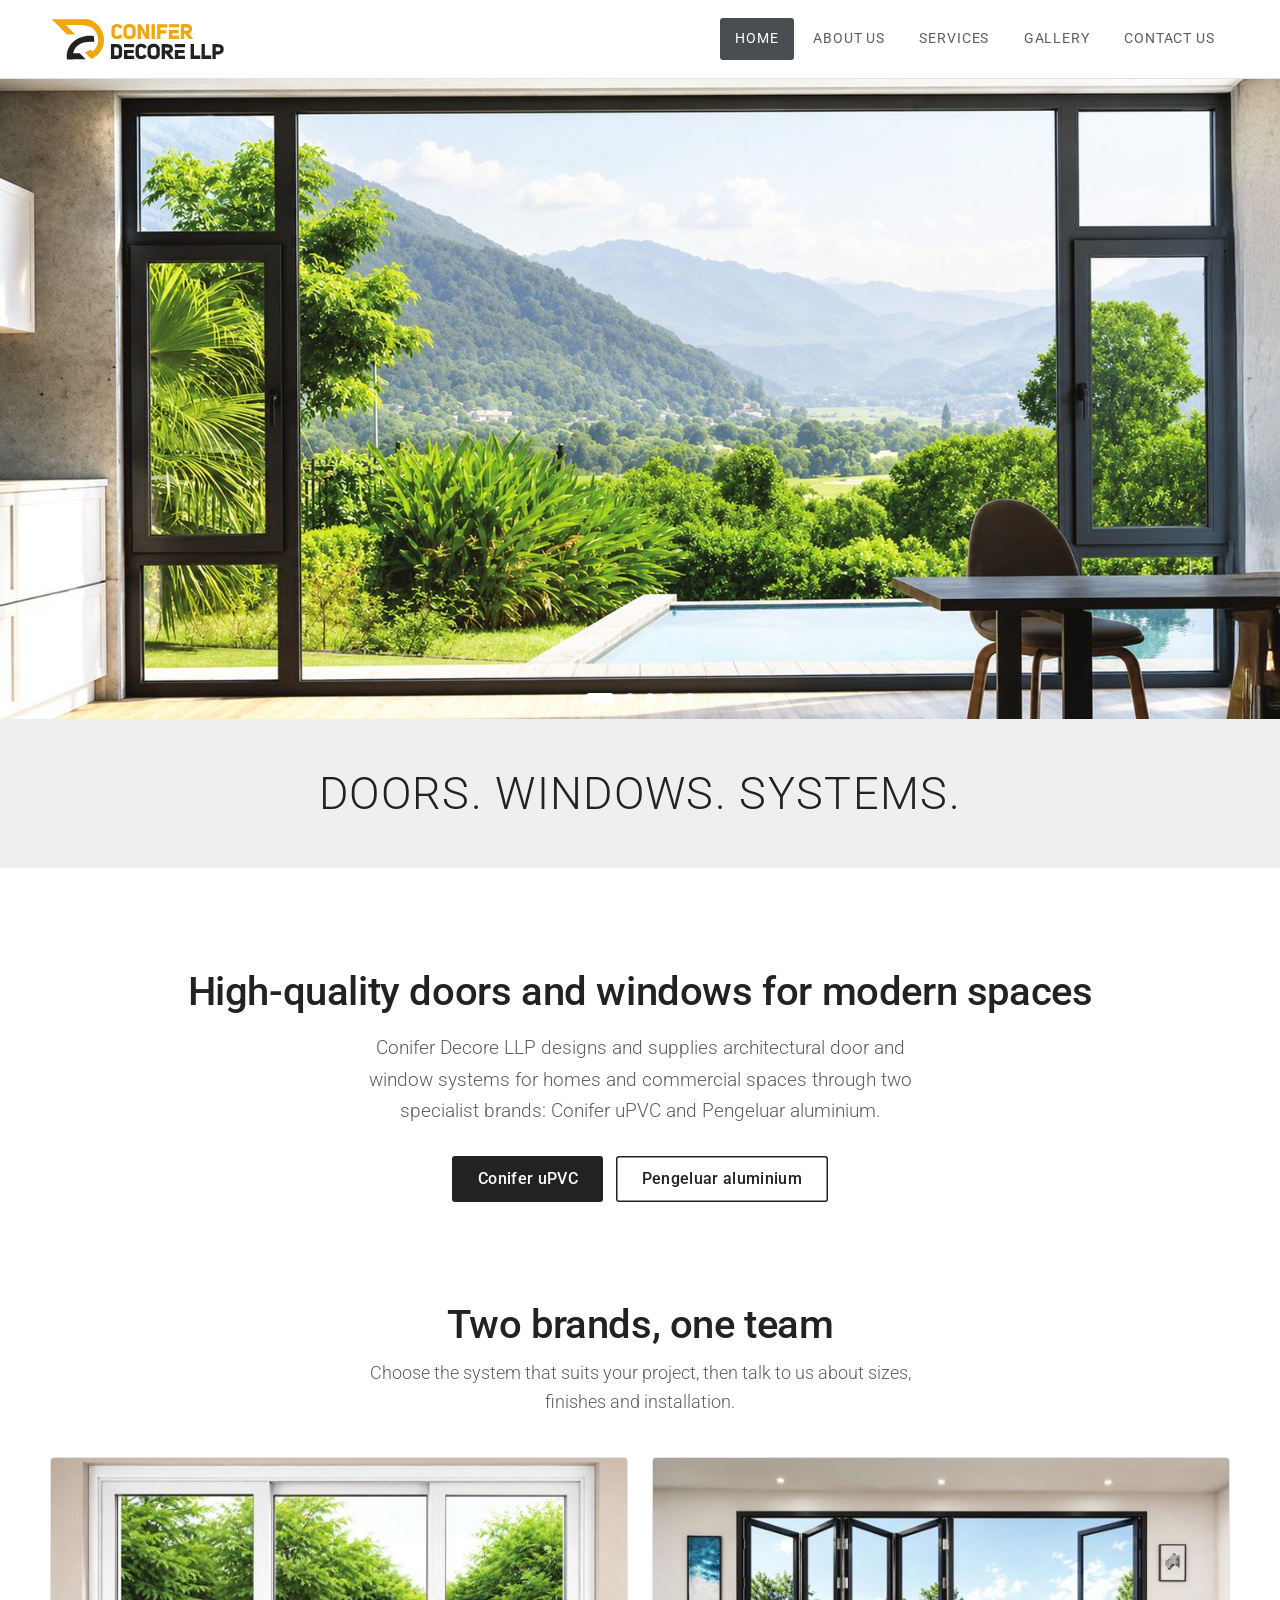
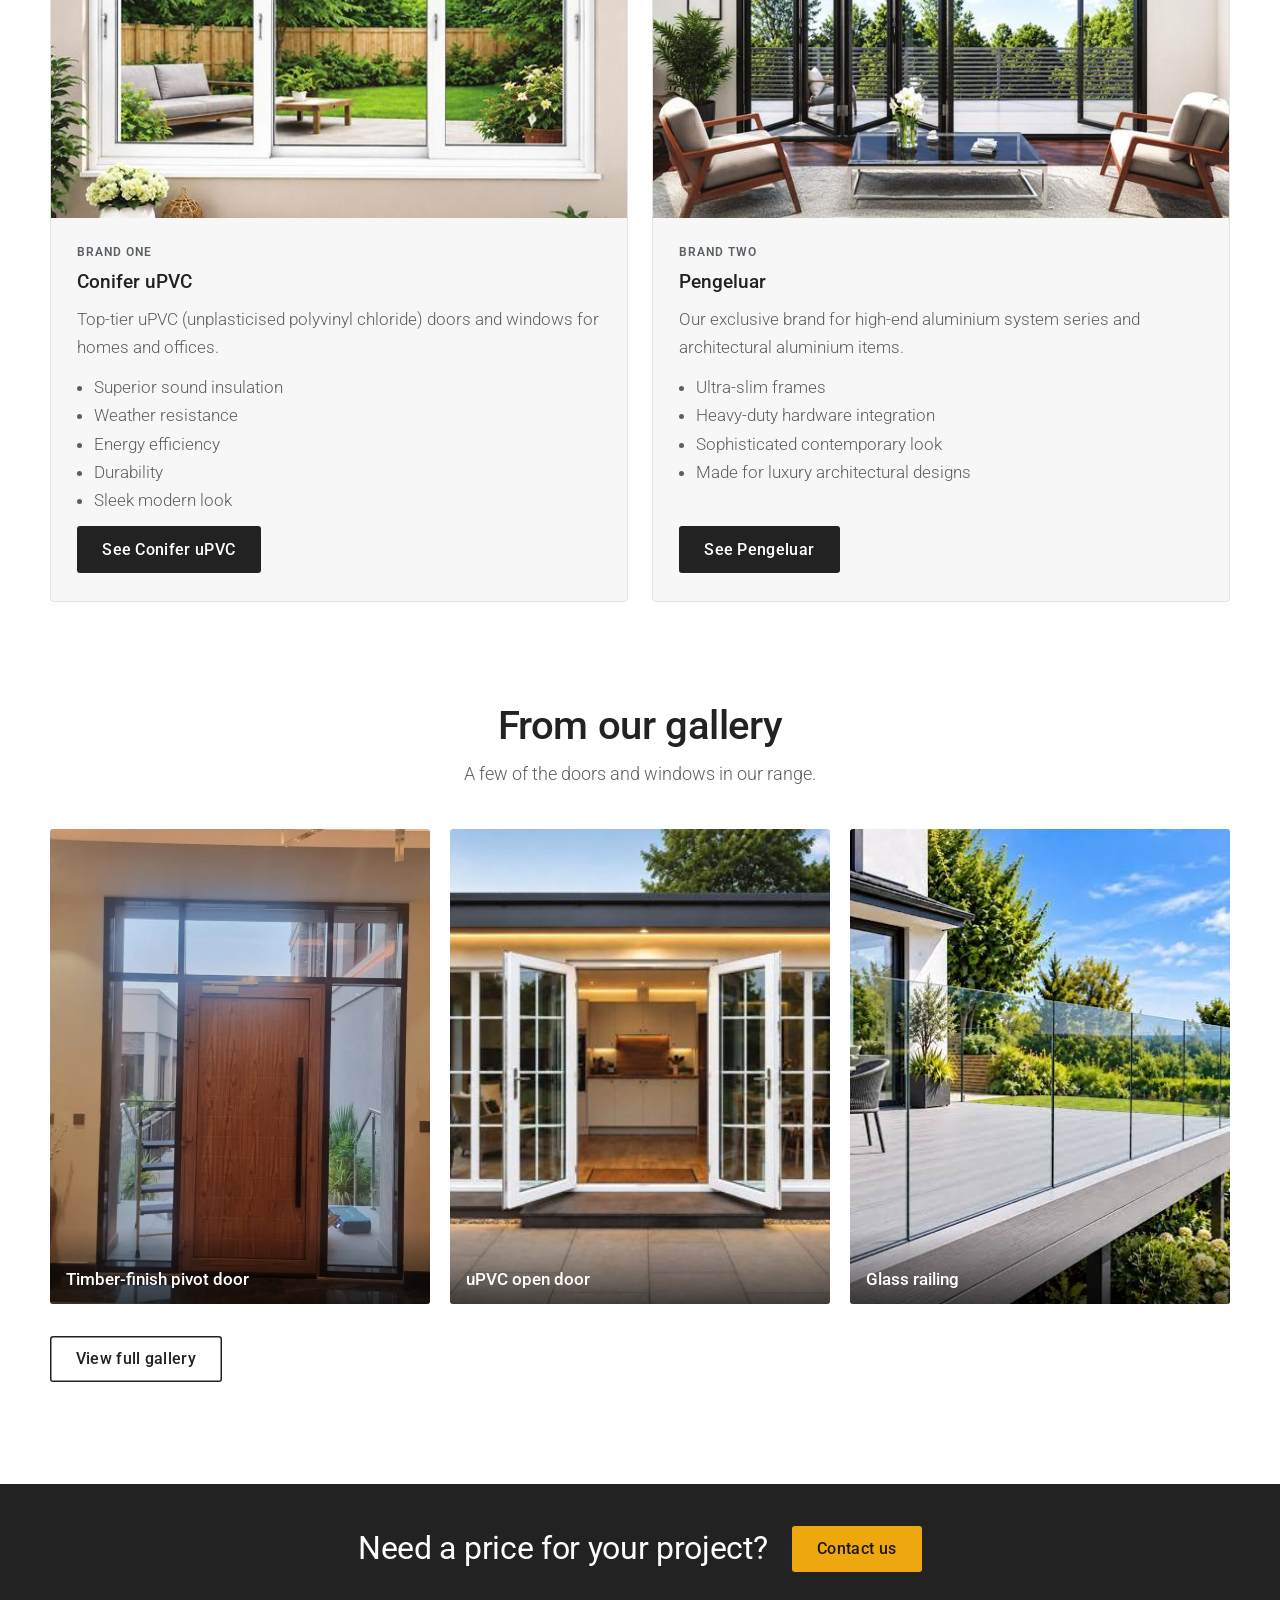
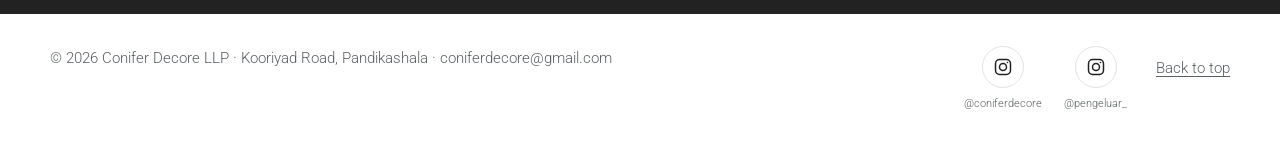
==== commit 84ac743f: "ok" ====
--- a/index.html
+++ b/index.html
@@ -3,6 +3,7 @@
 <head>
 <meta charset="utf-8">
 <meta name="viewport" content="width=device-width, initial-scale=1, viewport-fit=cover">
+<meta name="color-scheme" content="only light">
 <link rel="icon" type="image/svg+xml" href="favicon.svg">
 <link rel="icon" type="image/png" sizes="48x48" href="favicon.png">
 <link rel="apple-touch-icon" href="apple-touch-icon.png">
@@ -61,7 +62,7 @@
 <div class="banner"><div class="wrap"><h2>Need a price for your project?</h2><a class="btn" href="contact.html">Contact us</a></div></div>
 </main>
 
-<footer><div class="wrap"><span>© 2026 Conifer Decore LLP · Kooriyad Road, Pandikashala · coniferdecore@gmail.com</span><a href="#" id="up">Back to top</a></div></footer>
+<footer><div class="wrap"><span>© 2026 Conifer Decore LLP · Kooriyad Road, Pandikashala · coniferdecore@gmail.com</span><span class="social"><a class="igw" href="https://www.instagram.com/coniferdecore/" target="_blank" rel="noopener" title="Instagram @coniferdecore"><span class="ig"><svg viewBox="0 0 24 24" width="20" height="20" fill="none" stroke="currentColor" stroke-width="1.8" stroke-linecap="round" stroke-linejoin="round" aria-hidden="true"><rect x="3" y="3" width="18" height="18" rx="5"/><circle cx="12" cy="12" r="4.2"/><circle cx="17.4" cy="6.6" r="1" fill="currentColor" stroke="none"/></svg></span><small>@coniferdecore</small></a><a class="igw" href="https://www.instagram.com/pengeluar_/" target="_blank" rel="noopener" title="Instagram @pengeluar_"><span class="ig"><svg viewBox="0 0 24 24" width="20" height="20" fill="none" stroke="currentColor" stroke-width="1.8" stroke-linecap="round" stroke-linejoin="round" aria-hidden="true"><rect x="3" y="3" width="18" height="18" rx="5"/><circle cx="12" cy="12" r="4.2"/><circle cx="17.4" cy="6.6" r="1" fill="currentColor" stroke="none"/></svg></span><small>@pengeluar_</small></a><a href="#" id="up">Back to top</a></span></div></footer>
 <script src="js/main.js"></script>
 </body>
 </html>
--- a/css/style.css
+++ b/css/style.css
@@ -1,8 +1,6 @@
-:root{--bg:#FFFFFF;--surface:#F7F7F7;--band:#EFEFEF;--ink:#222222;--muted:#5A5F63;--line:#E3E3E3;--accent:#EEA70F;--accent-ink:#1a1a1a;--glass:#9CC3CF;--active:#4A4D50;
+:root{--bg:#FFFFFF;--surface:#F7F7F7;--band:#EFEFEF;--ink:#222222;--muted:#5A5F63;--line:#E3E3E3;--accent:#EEA70F;--accent-ink:#1a1a1a;--glass:#9CC3CF;--active:#4A4D50;color-scheme:only light;
 --display:Roboto,"Segoe UI",system-ui,sans-serif;--body:Roboto,"Segoe UI",system-ui,sans-serif;
 box-sizing:border-box;padding-top:env(safe-area-inset-top,0px);padding-bottom:env(safe-area-inset-bottom,0px)}
-@media(prefers-color-scheme:dark){:root:not([data-theme="light"]){--bg:#121416;--surface:#1A1D20;--band:#202427;--ink:#F1F1F1;--muted:#A3A9AE;--line:#2C3033;--accent:#EEA70F;--accent-ink:#1a1a1a;--glass:#2d5360}}
-:root[data-theme="dark"]{--bg:#121416;--surface:#1A1D20;--band:#202427;--ink:#F1F1F1;--muted:#A3A9AE;--line:#2C3033;--accent:#EEA70F;--accent-ink:#1a1a1a;--glass:#2d5360}
 *,*::before,*::after{box-sizing:border-box}
 html{scroll-padding-top:calc(env(safe-area-inset-top,0px) + 84px);scroll-behavior:smooth}
 body{margin:0;background:var(--bg);color:var(--ink);font:300 1.0625rem/1.65 var(--body);-webkit-font-smoothing:antialiased}
@@ -133,9 +131,22 @@
 .ok{background:color-mix(in srgb,var(--bg) 12%,transparent);padding:1.4rem;border-radius:4px}
 .ok .row{display:flex;gap:.7rem;flex-wrap:wrap;margin-top:1rem}.ok .btn.alt{background:transparent;color:var(--bg);box-shadow:inset 0 0 0 1.5px var(--bg)}.ok .btn{background:var(--accent);color:#1a1a1a}
 @media(max-width:860px){.contact .wrap{grid-template-columns:1fr}}
-footer{padding:2rem 0;color:var(--muted);font-size:.95rem}footer .wrap{display:flex;justify-content:space-between;flex-wrap:wrap;gap:1rem}
+footer{padding:2rem 0;color:var(--muted);font-size:.95rem}.social{display:flex;align-items:flex-start;gap:1.4rem;flex-wrap:wrap}
+.social a{text-underline-offset:3px}
+.social .igw{display:flex;flex-direction:column;align-items:center;gap:.45rem;text-decoration:none;color:var(--muted);font-size:.82rem}
+.social .ig{display:inline-flex;align-items:center;justify-content:center;width:42px;height:42px;border:1.5px solid var(--line);border-radius:50%;color:var(--ink);transition:background .2s,border-color .2s}
+.social .igw:hover .ig{background:var(--accent);border-color:var(--accent);color:#1a1a1a}
+.social .igw:hover{color:var(--ink)}
+.social #up{margin:.65rem 0 0 .4rem}footer .wrap{display:flex;justify-content:space-between;flex-wrap:wrap;gap:1rem}
 @media(prefers-reduced-motion:reduce){*{transition:none!important;animation:none!important;scroll-behavior:auto!important}}
 
+/* leadership */
+.leaders{display:grid;grid-template-columns:repeat(3,1fr);gap:2rem}
+.leader{margin:0;text-align:center}
+.leader img{width:100%;aspect-ratio:4/5;object-fit:cover;border-radius:3px;background:var(--band)}
+.leader h3{margin-top:1.1rem}
+.leader p{color:var(--muted);text-transform:uppercase;letter-spacing:.07em;font-size:.82rem;margin-top:.3rem}
+@media(max-width:760px){.leaders{grid-template-columns:1fr;gap:2.4rem;max-width:360px;margin-inline:auto}}
 /* hero slider + reveal */
 .slider{position:relative;height:clamp(240px,50vw,640px);overflow:hidden;background:var(--band)}
 .slide{position:absolute;inset:0;z-index:1;transform:translateX(100%);transition:transform 1.1s cubic-bezier(.7,0,.2,1)}
